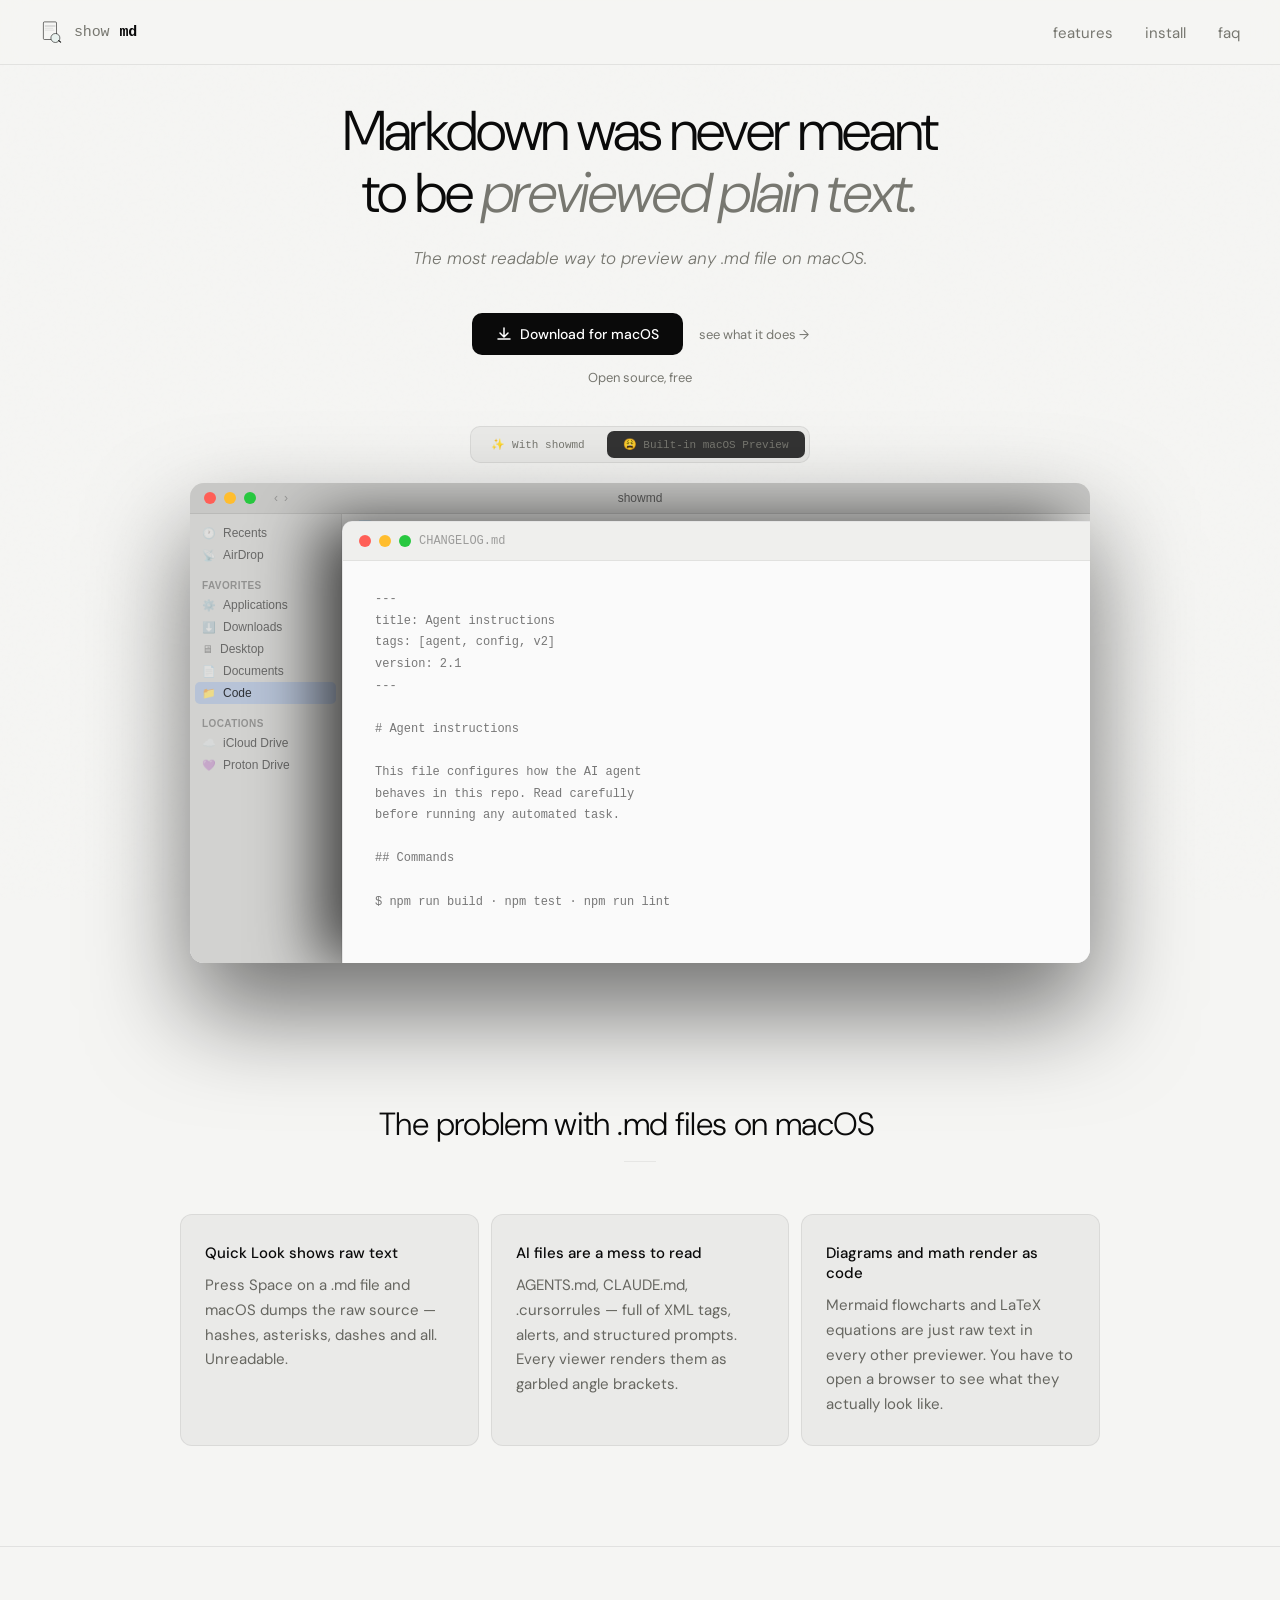
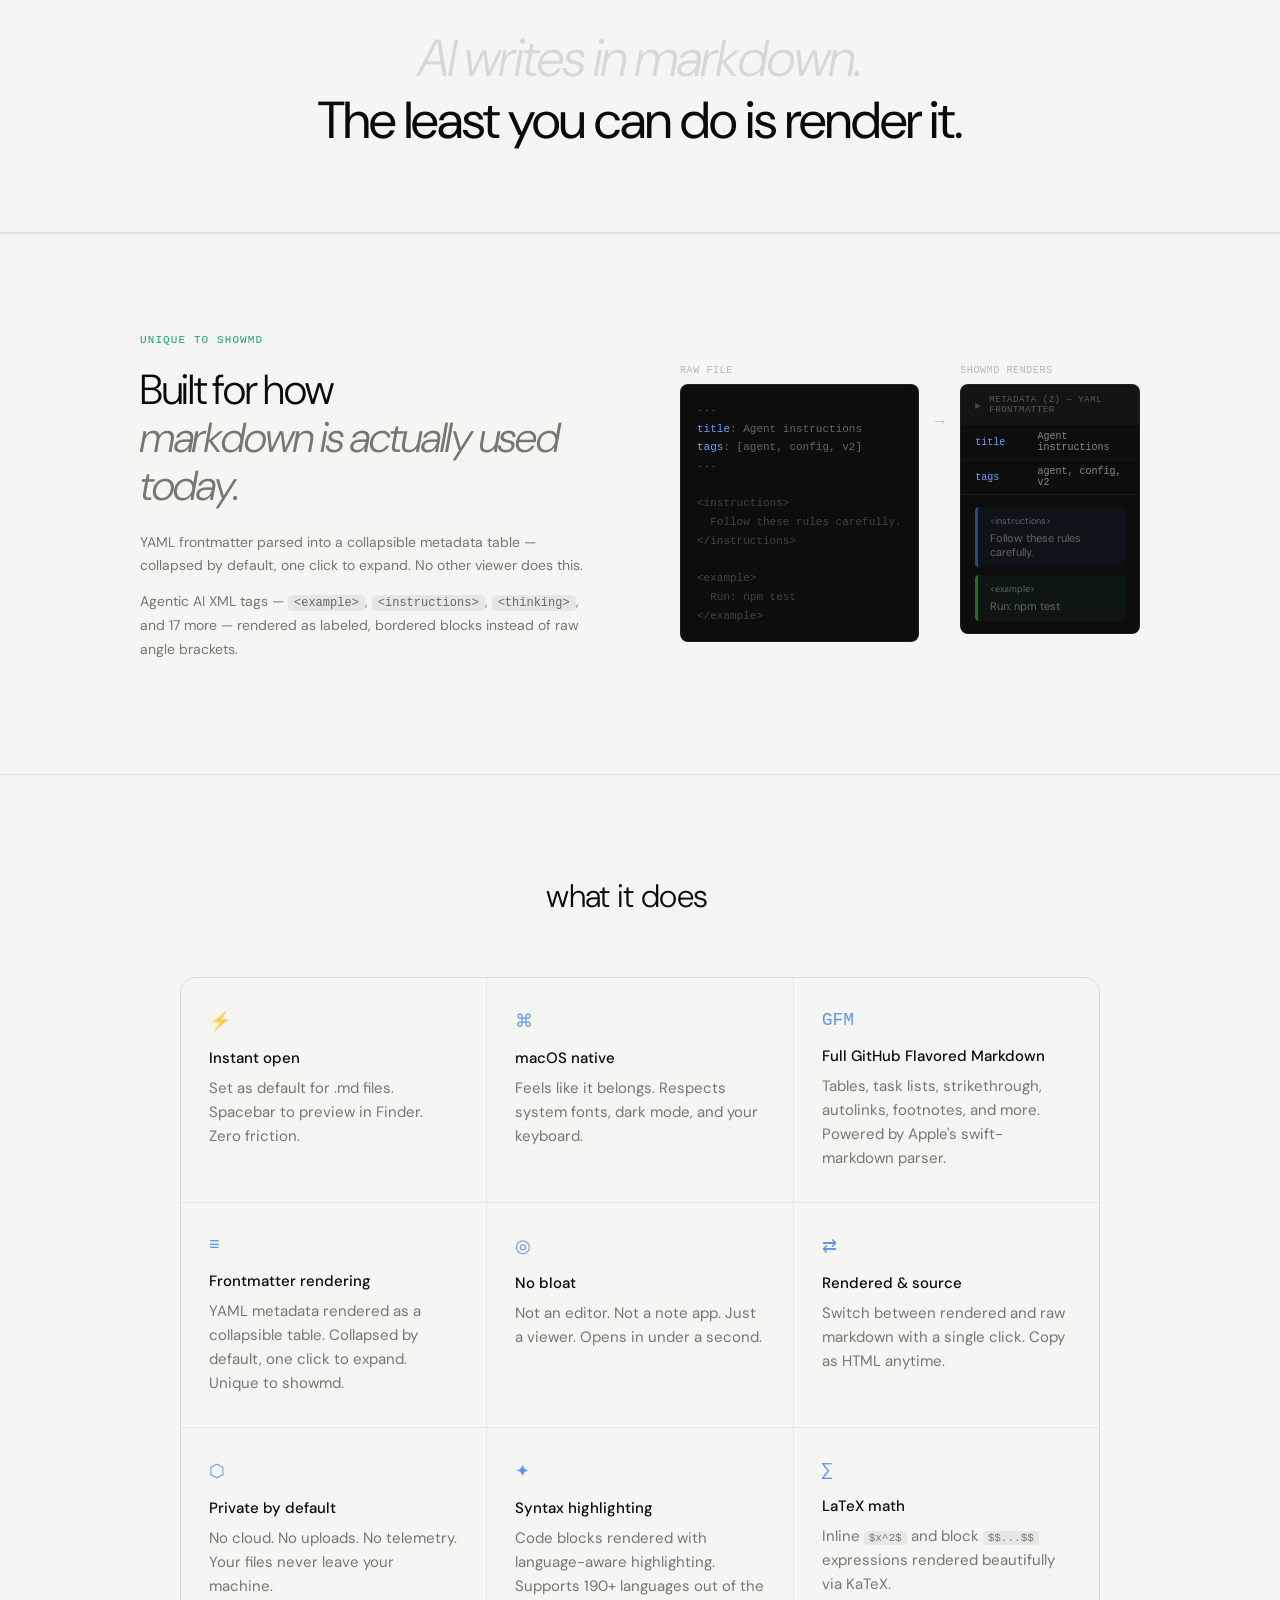
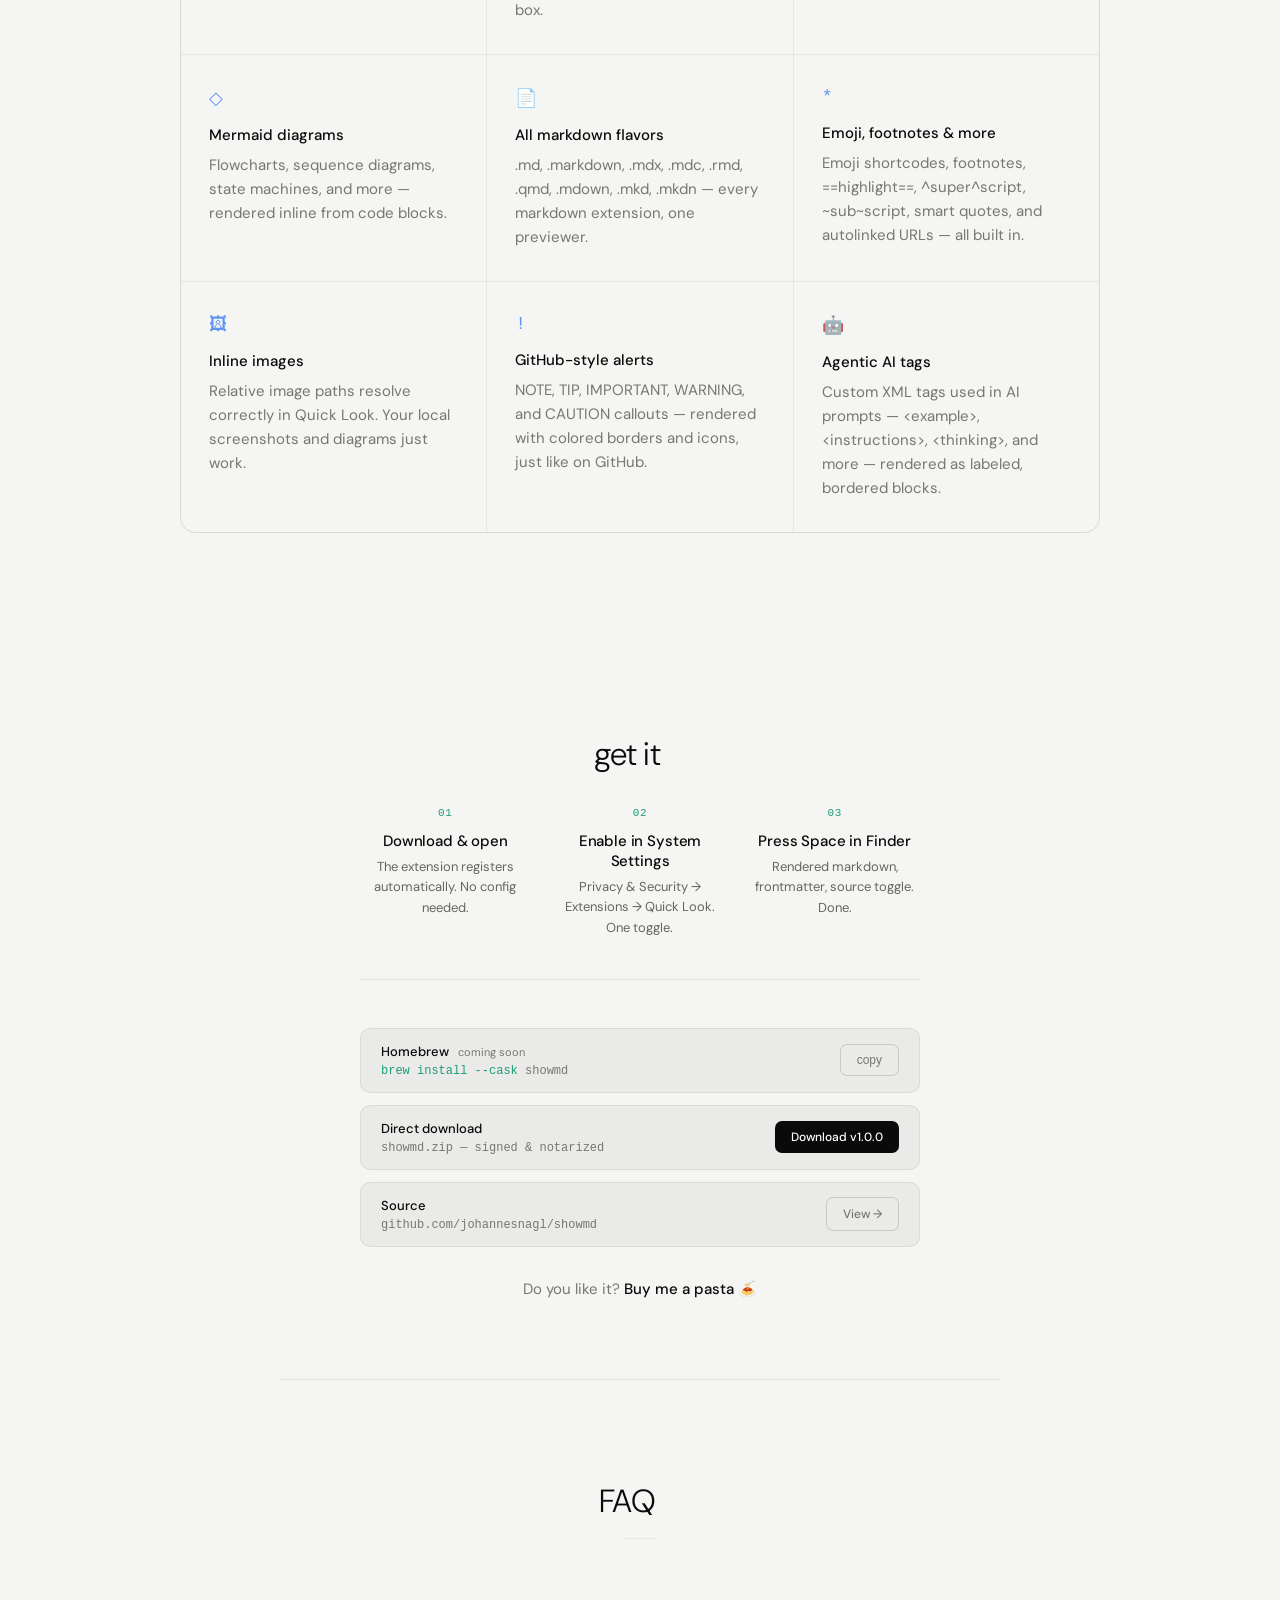
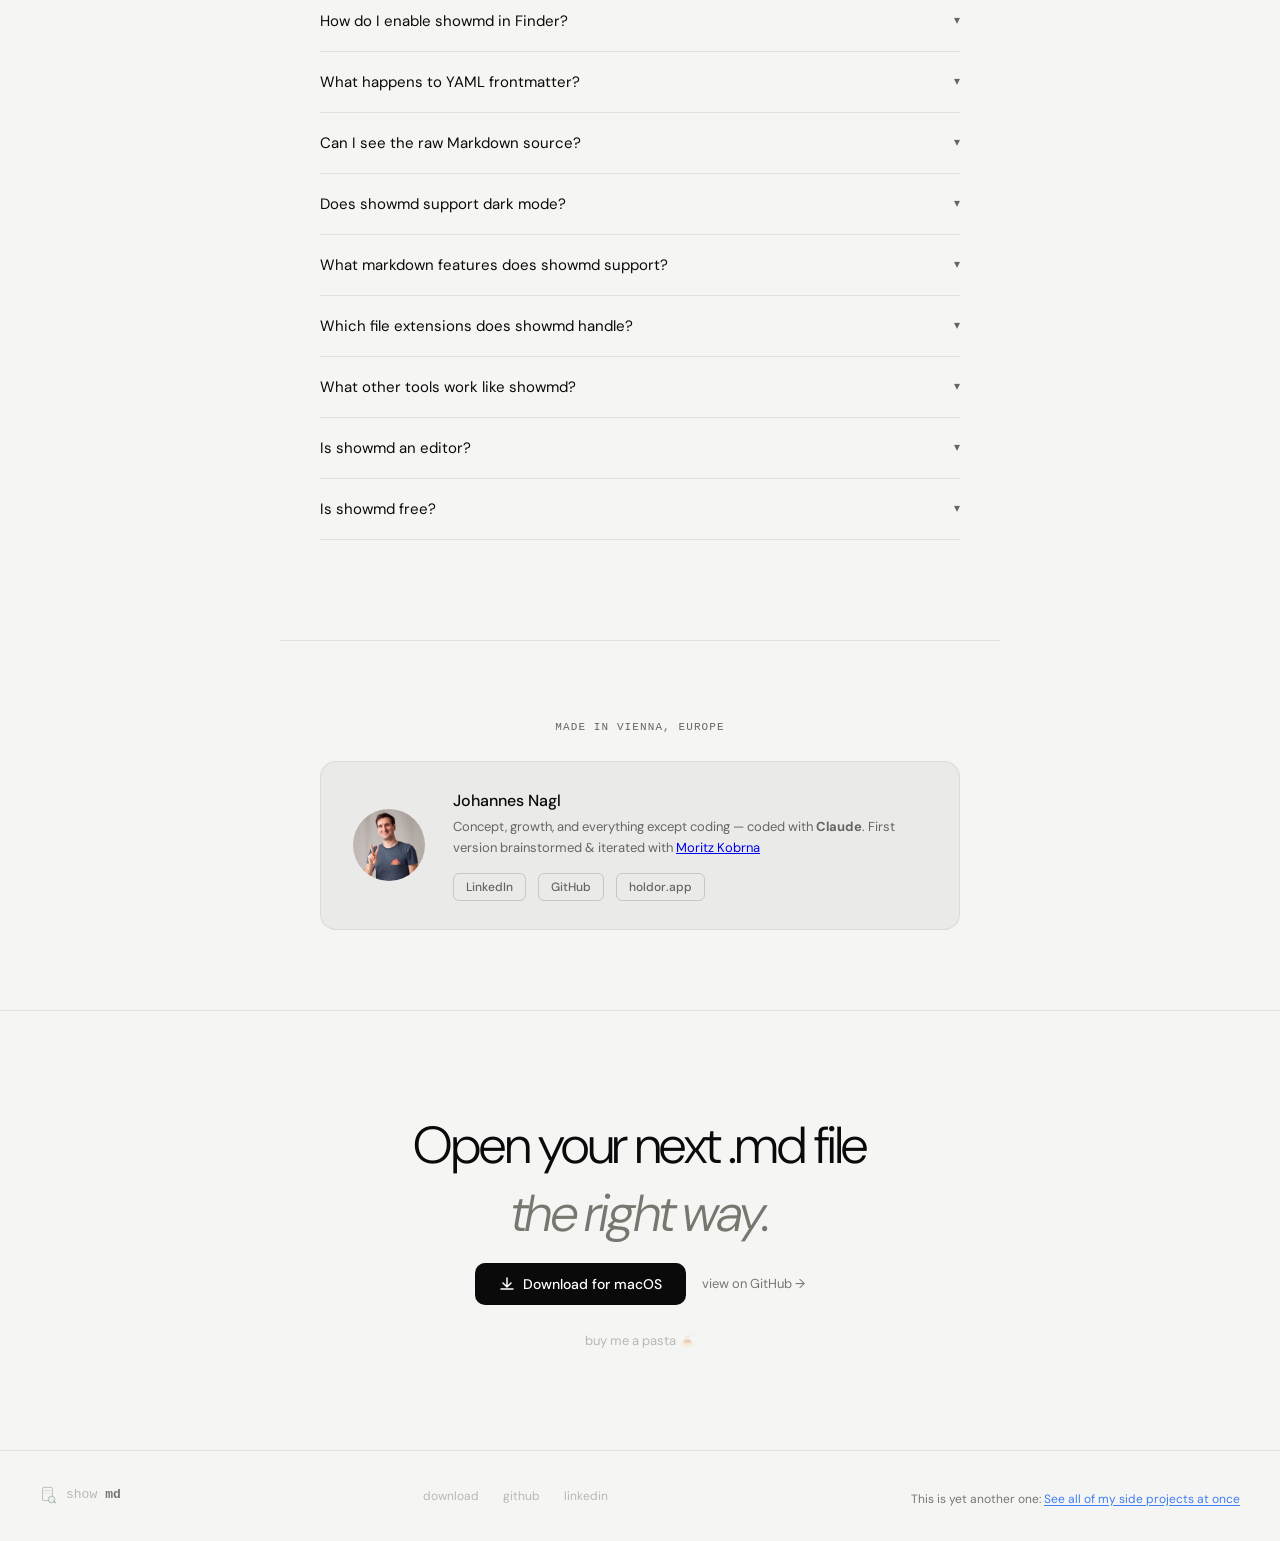
==== docs/index.html @ 6f64cbe9 "Prepare v1.0.0 release - Sandbox host app, fix Settings sync with reload() + synchronize() - Remove " ====
<!DOCTYPE html>
<html lang="en">
<head>
<meta charset="UTF-8">
<meta name="viewport" content="width=device-width, initial-scale=1.0">
<title>showmd — The most readable way to preview any .md file on macOS</title>
<meta name="description" content="showmd is a free, native macOS Quick Look extension that renders Markdown beautifully. YAML frontmatter as a collapsible table, rendered and source toggle, dark mode. No account, no cloud.">
<meta name="keywords" content="macOS, markdown, quick look, markdown viewer, YAML frontmatter, markdown preview, developer tools, open source">
<meta name="author" content="Johannes Nagl">
<link rel="canonical" href="https://showmd.yetanother.one/">

<!-- Open Graph -->
<meta property="og:type" content="website">
<meta property="og:url" content="https://showmd.yetanother.one/">
<meta property="og:title" content="showmd — The most readable way to preview any .md file on macOS">
<meta property="og:description" content="Free, native macOS Quick Look extension. Renders Markdown beautifully — YAML frontmatter as a collapsible table, rendered and source toggle, dark mode. No account, no cloud.">
<meta property="og:site_name" content="showmd">
<meta property="og:locale" content="en_US">
<meta property="og:image" content="https://showmd.yetanother.one/og-image.png">
<meta property="og:image:width" content="1200">
<meta property="og:image:height" content="630">
<meta property="og:image:alt" content="showmd — renders your Markdown files beautifully in macOS Quick Look">

<!-- Twitter Card -->
<meta name="twitter:card" content="summary_large_image">
<meta name="twitter:title" content="showmd — The most readable way to preview any .md file on macOS">
<meta name="twitter:description" content="Free, native macOS Quick Look extension. Renders Markdown beautifully — YAML frontmatter as a collapsible table, rendered and source toggle, dark mode.">
<meta name="twitter:image" content="https://showmd.yetanother.one/og-image.png">

<!-- Favicons -->
<link rel="icon" href="./icon.svg" type="image/svg+xml">
<link rel="icon" href="./favicon-32.png" type="image/png" sizes="32x32">
<link rel="apple-touch-icon" href="./apple-touch-icon.png">
<link rel="manifest" href="./site.webmanifest">

<!-- Theme -->
<meta name="theme-color" content="#0A0A0A" media="(prefers-color-scheme: dark)">
<meta name="theme-color" content="#F5F5F3" media="(prefers-color-scheme: light)">
<meta name="color-scheme" content="dark light">

<!-- Fonts -->
<link rel="preconnect" href="https://fonts.googleapis.com">
<link rel="preconnect" href="https://fonts.gstatic.com" crossorigin>
<link href="https://fonts.googleapis.com/css2?family=DM+Sans:ital,wght@0,300;0,400;0,500;1,300;1,400&display=swap" rel="stylesheet">

<!-- Critical inline styles: prevent FOUC on theme -->
<style>:root{--bg:#0A0A0A;--fg:#FFFFFF}html[data-theme="light"]{--bg:#F5F5F3;--fg:#0A0A0A}body{background:var(--bg);color:var(--fg)}</style>
<!-- Theme detection: must run in <head> before first paint to prevent FOUC -->
<script>
(function(){var s=localStorage.getItem('theme');var t=s||(window.matchMedia('(prefers-color-scheme: light)').matches?'light':'dark');document.documentElement.setAttribute('data-theme',t)})();
</script>

<!-- Structured Data — SoftwareApplication -->
<script type="application/ld+json">
{
  "@context": "https://schema.org",
  "@type": "SoftwareApplication",
  "name": "showmd",
  "operatingSystem": "macOS 13+",
  "applicationCategory": "DeveloperApplication",
  "description": "A free, native macOS Quick Look extension that renders Markdown files beautifully. Parses YAML frontmatter into a collapsible metadata table, supports rendered and source views, and respects system dark mode.",
  "url": "https://showmd.yetanother.one",
  "downloadUrl": "https://github.com/johannesnagl/showmd/releases/latest",
  "author": {
    "@type": "Person",
    "name": "Johannes Nagl",
    "url": "https://github.com/johannesnagl",
    "sameAs": ["https://www.linkedin.com/in/johannesnagl/", "https://github.com/johannesnagl"]
  },
  "sameAs": ["https://github.com/johannesnagl/showmd"],
  "license": "https://opensource.org/licenses/MIT",
  "offers": { "@type": "Offer", "price": "0", "priceCurrency": "USD" }
}
</script>

<!-- Structured Data — FAQ -->
<script type="application/ld+json">
{
  "@context": "https://schema.org",
  "@type": "FAQPage",
  "mainEntity": [
    {
      "@type": "Question",
      "name": "How do I enable showmd in Finder?",
      "acceptedAnswer": { "@type": "Answer", "text": "Download showmd, open it once, then go to System Settings → Privacy & Security → Extensions → Quick Look. Enable showmd there. After that, pressing Space on any .md file in Finder will use showmd automatically." }
    },
    {
      "@type": "Question",
      "name": "What happens to YAML frontmatter?",
      "acceptedAnswer": { "@type": "Answer", "text": "showmd parses the --- block at the top of your file and renders it as a collapsible metadata table. It's collapsed by default so it never gets in the way, but one click expands it to show all key-value pairs. Supports plain values, quoted strings, arrays, and multi-line folded blocks." }
    },
    {
      "@type": "Question",
      "name": "Can I see the raw Markdown source?",
      "acceptedAnswer": { "@type": "Answer", "text": "Yes. showmd has a Rendered / Source toggle at the top of every preview. Click Source to see the original Markdown, click Rendered to go back. You can also copy the file as HTML from the Rendered view." }
    },
    {
      "@type": "Question",
      "name": "Does showmd support dark mode?",
      "acceptedAnswer": { "@type": "Answer", "text": "Yes — showmd follows your macOS appearance setting automatically. You can also override it in showmd's settings: choose Light, Dark, or Auto." }
    },
    {
      "@type": "Question",
      "name": "What markdown features does showmd support?",
      "acceptedAnswer": { "@type": "Answer", "text": "showmd supports full GitHub Flavored Markdown (GFM) including tables, task lists, strikethrough, and fenced code blocks. It also adds syntax highlighting for 190+ languages, math rendering (LaTeX via KaTeX), emoji shortcodes, footnotes, highlight/superscript/subscript syntax, smart quotes, and optional Mermaid diagrams. Everything renders offline — no internet required." }
    },
    {
      "@type": "Question",
      "name": "Which file extensions does showmd handle?",
      "acceptedAnswer": { "@type": "Answer", "text": "showmd handles .md, .markdown, .mdx, .mdc, .rmd, .qmd, .mdown, .mkd, .mkdn, .mdtext, and .mdtxt files. All are recognized automatically in Finder's Quick Look." }
    },
    {
      "@type": "Question",
      "name": "What other tools work like showmd?",
      "acceptedAnswer": { "@type": "Answer", "text": "The closest alternatives are other macOS Quick Look extensions for Markdown: Markdown Preview by Anybox ($2.99 on the App Store) is the most direct competitor, and QLMarkdown is a free, open-source option without a standalone app. showmd differentiates itself by being free, open source, hassle-free to install (one command via Homebrew), and offering a full feature set — YAML frontmatter, syntax highlighting, math, Mermaid diagrams, and a settings app — all in one package." }
    },
    {
      "@type": "Question",
      "name": "Is showmd an editor?",
      "acceptedAnswer": { "@type": "Answer", "text": "No. showmd is a viewer only — a Quick Look extension. It opens files read-only. Its job is to get out of the way as fast as possible." }
    },
    {
      "@type": "Question",
      "name": "Is showmd free?",
      "acceptedAnswer": { "@type": "Answer", "text": "Yes — showmd is completely free and open source under the MIT license. The source code is available on GitHub. If it saves you a trip to VS Code, you can optionally buy the developer a pasta." }
    }
  ]
}
</script>
<style>
  *, *::before, *::after { box-sizing: border-box; margin: 0; padding: 0; }

  :root {
    --ink: #0A0A0A;
    --ink2: #1C1C1C;
    --paper: #F5F5F3;
    --white: #FFFFFF;
    --muted: #9A9A94;
    --muted2: #BBBBB5;
    --accent: #3D7EF5;
    --teal: #1D9E75;
    --border: rgba(255,255,255,0.08);
    --border-light: rgba(0,0,0,0.08);
    /* theme tokens — dark default */
    --bg:          #0A0A0A;
    --fg:          #FFFFFF;
    --fg-muted:    #9A9A94;
    --fg-subtle:   rgba(255,255,255,0.2);
    --card-bg:     #111111;
    --card-border: rgba(255,255,255,0.07);
    --nav-bg:      rgba(10,10,10,0.7);
    --grid-line:   rgba(255,255,255,0.06);
    --tagline-dim: rgba(255,255,255,0.15);
    --badge-bdr:   rgba(255,255,255,0.12);
    --ghost-bdr:   rgba(255,255,255,0.12);
    --btn-bg:      #FFFFFF;
    --btn-fg:      #0A0A0A;
    --noise-op:    0.4;
  }

  html[data-theme="light"] {
    --bg:          #F5F5F3;
    --fg:          #0A0A0A;
    --fg-muted:    #666660;
    --fg-subtle:   rgba(0,0,0,0.25);
    --card-bg:     #EAEAE8;
    --card-border: rgba(0,0,0,0.07);
    --nav-bg:      rgba(245,245,243,0.85);
    --grid-line:   rgba(0,0,0,0.06);
    --tagline-dim: rgba(0,0,0,0.12);
    --badge-bdr:   rgba(0,0,0,0.12);
    --ghost-bdr:   rgba(0,0,0,0.15);
    --btn-bg:      #0A0A0A;
    --btn-fg:      #FFFFFF;
    --muted:       #777770;
    --border:      rgba(0,0,0,0.08);
    --noise-op:    0.15;
  }

  @media (prefers-color-scheme: light) {
    html:not([data-theme="dark"]) {
      --bg:          #F5F5F3;
      --fg:          #0A0A0A;
      --fg-muted:    #666660;
      --fg-subtle:   rgba(0,0,0,0.25);
      --card-bg:     #EAEAE8;
      --card-border: rgba(0,0,0,0.07);
      --nav-bg:      rgba(245,245,243,0.85);
      --grid-line:   rgba(0,0,0,0.06);
      --tagline-dim: rgba(0,0,0,0.12);
      --badge-bdr:   rgba(0,0,0,0.12);
      --ghost-bdr:   rgba(0,0,0,0.15);
      --btn-bg:      #0A0A0A;
      --btn-fg:      #FFFFFF;
      --muted:       #777770;
      --border:      rgba(0,0,0,0.08);
      --noise-op:    0.15;
    }
  }

  html { scroll-behavior: smooth; }

  body {
    font-family: 'DM Sans', sans-serif;
    background: var(--bg);
    color: var(--fg);
    min-height: 100vh;
    overflow-x: hidden;
    -webkit-font-smoothing: antialiased;
    transition: background 0.25s, color 0.25s;
  }

  body::before {
    content: '';
    position: fixed;
    inset: 0;
    background-image: url("data:image/svg+xml,%3Csvg viewBox='0 0 256 256' xmlns='http://www.w3.org/2000/svg'%3E%3Cfilter id='noise'%3E%3CfeTurbulence type='fractalNoise' baseFrequency='0.9' numOctaves='4' stitchTiles='stitch'/%3E%3C/filter%3E%3Crect width='100%25' height='100%25' filter='url(%23noise)' opacity='0.04'/%3E%3C/svg%3E");
    pointer-events: none;
    z-index: 0;
    opacity: var(--noise-op);
    transition: opacity 0.25s;
  }

  /* NAV */
  nav {
    position: fixed;
    top: 0; left: 0; right: 0;
    z-index: 100;
    padding: 20px 40px;
    display: flex;
    align-items: center;
    justify-content: space-between;
    border-bottom: 0.5px solid var(--border);
    backdrop-filter: blur(12px);
    background: var(--nav-bg);
    transition: background 0.25s;
  }

  .nav-logo {
    display: flex;
    align-items: center;
    gap: 10px;
    font-family: ui-monospace, SFMono-Regular, 'SF Mono', Consolas, monospace;
    font-size: 15px;
    letter-spacing: -0.01em;
    text-decoration: none;
    color: var(--fg);
  }

  .nav-logo span { color: var(--muted); }

  .nav-links {
    display: flex;
    gap: 32px;
    list-style: none;
  }

  .nav-links a {
    font-size: 15px;
    color: var(--muted);
    text-decoration: none;
    transition: color 0.2s;
  }

  .nav-links a:hover { color: var(--fg); }

  .nav-cta {
    font-size: 13px;
    font-weight: 500;
    background: var(--btn-bg);
    color: var(--btn-fg);
    padding: 8px 18px;
    border-radius: 8px;
    text-decoration: none;
    transition: opacity 0.2s;
  }

  .nav-cta:hover { opacity: 0.85; }

  /* HERO */
  .hero {
    position: relative;
    z-index: 1;
    display: flex;
    flex-direction: column;
    align-items: center;
    justify-content: center;
    text-align: center;
    padding: 100px 40px 40px;
  }

  .hero-title {
    font-size: clamp(36px, 5vw, 56px);
    font-weight: 300;
    line-height: 1.1;
    letter-spacing: -0.03em;
    max-width: 800px;
    opacity: 0;
    animation: fadeUp 0.7s 0.25s forwards;
  }

  .hero-title em {
    font-style: italic;
    font-weight: 300;
    color: var(--muted);
  }

  .hero-tagline {
    margin-top: 24px;
    font-size: 17px;
    font-weight: 300;
    color: var(--muted);
    font-style: italic;
    opacity: 0;
    animation: fadeUp 0.7s 0.4s forwards;
  }

  .hero-actions {
    margin-top: 44px;
    display: flex;
    align-items: center;
    gap: 16px;
    opacity: 0;
    animation: fadeUp 0.7s 0.55s forwards;
  }

  .hero-hint {
    margin-top: 14px;
    font-size: 13px;
    color: var(--muted);
    opacity: 0;
    animation: fadeUp 0.7s 0.65s forwards;
  }

  .btn-primary {
    font-size: 14px;
    font-weight: 500;
    background: var(--btn-bg);
    color: var(--btn-fg);
    padding: 12px 24px;
    border-radius: 10px;
    text-decoration: none;
    transition: opacity 0.2s, transform 0.15s;
    display: flex;
    align-items: center;
    gap: 8px;
  }

  .btn-primary:hover { opacity: 0.9; transform: translateY(-1px); }

  .btn-secondary {
    font-size: 13px;
    color: var(--muted);
    text-decoration: none;
    transition: color 0.2s;
  }

  .btn-secondary:hover { color: var(--fg); }

  /* APP PREVIEW */
  .preview {
    position: relative;
    z-index: 1;
    padding: 0 40px 40px;
    display: flex;
    flex-direction: column;
    align-items: center;
    gap: 20px;
    opacity: 0;
    animation: fadeUp 0.8s 0.8s forwards;
  }

  .preview-switcher {
    display: flex;
    gap: 6px;
    background: var(--card-bg);
    border: 0.5px solid var(--card-border);
    border-radius: 10px;
    padding: 4px;
  }

  .preview-btn {
    font-family: ui-monospace, SFMono-Regular, 'SF Mono', Consolas, monospace;
    font-size: 11px;
    padding: 7px 16px;
    border-radius: 7px;
    border: none;
    background: transparent;
    color: var(--muted);
    cursor: pointer;
    transition: all 0.2s;
    white-space: nowrap;
  }

  .preview-btn:hover { color: var(--fg); }

  .preview-btn.active {
    background: var(--btn-bg);
    color: var(--btn-fg);
  }

  .preview-btn.active.showmd { background: var(--teal); color: var(--white); }
  .preview-btn.active.macos  { background: #333; color: var(--muted); }

  .preview-scene {
    position: relative;
    width: 100%;
    max-width: 900px;
    height: 480px;
    border-radius: 14px;
    overflow: hidden;
    box-shadow: 0 48px 100px rgba(0,0,0,0.55);
  }

  .app-frame {
    width: 100%;
    max-width: 760px;
    background: #161616;
    border-radius: 16px;
    border: 0.5px solid rgba(255,255,255,0.1);
    overflow: hidden;
    box-shadow: 0 32px 64px rgba(0,0,0,0.6), 0 8px 24px rgba(0,0,0,0.4);
    position: relative;
    z-index: 2;
  }

  .preview-scene .app-frame {
    position: absolute;
    top: 38px;
    left: 152px;
    right: 0;
    height: calc(100% - 38px);
    max-width: none;
    width: auto;
    border-radius: 10px 0 0 0;
    box-shadow: -24px 0 64px rgba(0,0,0,0.7);
    border-right: none;
    border-bottom: none;
  }

  .finder-window {
    position: absolute;
    inset: 0;
    z-index: 1;
    background: #1E1E20;
    overflow: hidden;
    display: flex;
    flex-direction: column;
  }

  .finder-titlebar {
    background: #2B2B2D;
    padding: 8px 14px;
    display: flex;
    align-items: center;
    gap: 8px;
    border-bottom: 0.5px solid rgba(255,255,255,0.06);
    position: relative;
    flex-shrink: 0;
  }

  .finder-nav-arrows {
    font-family: -apple-system, BlinkMacSystemFont, sans-serif;
    font-size: 12px;
    font-weight: 400;
    color: rgba(255,255,255,0.2);
    margin-left: 10px;
    display: flex;
    align-items: center;
    gap: 6px;
  }

  .finder-window-title {
    font-family: -apple-system, BlinkMacSystemFont, sans-serif;
    font-size: 12px;
    font-weight: 500;
    color: rgba(255,255,255,0.6);
    position: absolute;
    left: 50%;
    transform: translateX(-50%);
  }

  .finder-toolbar-right {
    margin-left: auto;
    display: flex;
    gap: 10px;
    font-size: 14px;
    color: rgba(255,255,255,0.2);
    line-height: 1;
  }

  .finder-body {
    display: flex;
    flex: 1;
    min-height: 0;
  }

  .finder-sidebar {
    width: 152px;
    background: #252527;
    border-right: 0.5px solid rgba(255,255,255,0.06);
    padding: 8px 0;
    flex-shrink: 0;
    overflow: hidden;
  }

  .finder-sidebar-label {
    font-family: -apple-system, BlinkMacSystemFont, sans-serif;
    font-size: 10px;
    font-weight: 600;
    color: rgba(255,255,255,0.22);
    padding: 8px 12px 3px;
    letter-spacing: 0.4px;
    text-transform: uppercase;
  }

  .finder-sidebar-item {
    font-family: -apple-system, BlinkMacSystemFont, sans-serif;
    font-size: 12px;
    padding: 4px 10px 4px 12px;
    color: rgba(255,255,255,0.42);
    display: flex;
    align-items: center;
    gap: 7px;
    white-space: nowrap;
    overflow: hidden;
  }

  .finder-sidebar-item .si {
    font-size: 11px;
    opacity: 0.6;
    flex-shrink: 0;
  }

  .finder-sidebar-item.active {
    color: rgba(255,255,255,0.88);
    background: rgba(61,126,245,0.25);
    border-radius: 5px;
    margin: 0 5px;
    padding: 4px 7px;
  }

  .finder-sidebar-item.active .si { opacity: 1; }

  .finder-sidebar-separator {
    height: 6px;
  }

  .finder-files {
    flex: 1;
    overflow: hidden;
  }

  .finder-file-row {
    font-family: -apple-system, BlinkMacSystemFont, sans-serif;
    font-size: 12px;
    padding: 6px 16px;
    color: rgba(255,255,255,0.5);
    display: flex;
    align-items: center;
    gap: 8px;
    border-bottom: 0.5px solid rgba(255,255,255,0.04);
  }

  .finder-file-row.selected {
    background: rgba(61,126,245,0.28);
    color: rgba(255,255,255,0.9);
  }

  .finder-file-icon {
    font-size: 13px;
    line-height: 1;
  }

  .app-titlebar {
    background: #1A1A1A;
    padding: 12px 16px;
    display: flex;
    align-items: center;
    gap: 8px;
    border-bottom: 0.5px solid rgba(255,255,255,0.06);
  }

  .dot { width: 12px; height: 12px; border-radius: 50%; }
  .dot-r { background: #FF5F57; }
  .dot-y { background: #FFBD2E; }
  .dot-g { background: #28C840; }

  .app-tabs {
    display: flex;
    gap: 6px;
    margin: 0 auto;
  }

  .app-tab {
    font-family: ui-monospace, SFMono-Regular, 'SF Mono', Consolas, monospace;
    font-size: 11px;
    padding: 4px 12px;
    border-radius: 5px;
    color: var(--muted);
    background: none;
    border: none;
    cursor: pointer;
  }

  .app-tab.active {
    background: rgba(61,126,245,0.15);
    color: #6B9FFF;
  }

  .app-filename {
    font-family: ui-monospace, SFMono-Regular, 'SF Mono', Consolas, monospace;
    font-size: 12px;
    color: #666;
    margin-right: auto;
  }

  /* preview states */
  .app-state { display: none; }
  .app-state.visible { display: block; }

  /* state 1: showmd */
  .app-body {
    padding: 28px 32px;
  }

  .md-meta-block {
    border: 0.5px solid rgba(255,255,255,0.07);
    border-radius: 8px;
    margin-bottom: 20px;
    overflow: hidden;
  }

  .md-meta-summary {
    background: #1E1E1E;
    padding: 8px 14px;
    font-family: ui-monospace, SFMono-Regular, 'SF Mono', Consolas, monospace;
    font-size: 10px;
    color: rgba(255,255,255,0.3);
    letter-spacing: 0.05em;
    text-transform: uppercase;
    display: flex;
    align-items: center;
    gap: 8px;
  }

  .md-meta-summary-arrow { font-size: 8px; color: rgba(255,255,255,0.2); }

  .md-meta-table {
    width: 100%;
    border-collapse: collapse;
    font-family: ui-monospace, SFMono-Regular, 'SF Mono', Consolas, monospace;
    font-size: 11px;
  }

  .md-meta-table th, .md-meta-table td {
    padding: 6px 14px;
    border-top: 0.5px solid rgba(255,255,255,0.05);
    text-align: left;
  }

  .md-meta-table th { color: #6B9FFF; width: 30%; font-weight: 400; }
  .md-meta-table td { color: #777; }

  .md-h1 {
    font-size: 22px;
    font-weight: 500;
    color: #F0F0EE;
    margin-bottom: 8px;
    display: flex;
    align-items: center;
    gap: 10px;
  }


  .md-p {
    font-size: 14px;
    color: #777;
    line-height: 1.7;
    margin-bottom: 20px;
  }

  .md-h2 {
    font-size: 15px;
    font-weight: 500;
    color: #CCC;
    margin: 20px 0 8px;
    display: flex;
    align-items: center;
    gap: 8px;
  }


  .md-code {
    background: #0F0F0F;
    border: 0.5px solid rgba(255,255,255,0.08);
    border-radius: 6px;
    padding: 12px 16px;
    font-family: ui-monospace, SFMono-Regular, 'SF Mono', Consolas, monospace;
    font-size: 12px;
    color: #AAA;
    margin: 10px 0 16px;
    display: flex;
    gap: 16px;
  }

  .md-code span { color: var(--teal); }

  .md-tags {
    display: flex;
    gap: 6px;
    flex-wrap: wrap;
    margin-top: 4px;
  }

  .md-tag {
    font-family: ui-monospace, SFMono-Regular, 'SF Mono', Consolas, monospace;
    font-size: 11px;
    background: rgba(61,126,245,0.1);
    color: #6B9FFF;
    border: 0.5px solid rgba(61,126,245,0.2);
    padding: 3px 10px;
    border-radius: 4px;
  }

  /* state 2: macOS default */
  .app-body-plain {
    padding: 28px 32px;
    font-family: ui-monospace, SFMono-Regular, 'SF Mono', Consolas, monospace;
    font-size: 12px;
    color: #888;
    line-height: 1.8;
    white-space: pre-wrap;
  }

  /* INSTALL */
  .install {
    position: relative;
    z-index: 1;
    padding: 80px 40px;
    max-width: 640px;
    margin: 0 auto;
    text-align: center;
  }

  .install-label {
    font-size: clamp(22px, 3vw, 32px);
    font-weight: 300;
    letter-spacing: -0.02em;
    color: var(--fg);
    margin-bottom: 32px;
  }

  .install-options {
    display: flex;
    flex-direction: column;
    gap: 12px;
  }

  .install-row {
    display: flex;
    align-items: center;
    justify-content: space-between;
    background: var(--card-bg);
    border: 0.5px solid var(--card-border);
    border-radius: 10px;
    padding: 14px 20px;
    gap: 16px;
    text-align: left;
  }

  .install-row-left { flex: 1; }

  .install-method {
    font-size: 13px;
    font-weight: 500;
    color: var(--fg);
    margin-bottom: 4px;
  }

  .install-cmd {
    font-family: ui-monospace, SFMono-Regular, 'SF Mono', Consolas, monospace;
    font-size: 12px;
    color: var(--muted);
  }

  .install-cmd em { color: var(--teal); font-style: normal; }

  .install-btn {
    font-size: 12px;
    font-weight: 500;
    background: var(--btn-bg);
    color: var(--btn-fg);
    padding: 8px 16px;
    border-radius: 7px;
    text-decoration: none;
    white-space: nowrap;
    transition: opacity 0.2s;
    flex-shrink: 0;
  }

  .install-btn:hover { opacity: 0.85; }

  .install-btn.ghost {
    background: transparent;
    color: var(--muted);
    border: 0.5px solid var(--ghost-bdr);
  }

  .install-btn.ghost:hover { color: var(--fg); border-color: var(--fg-muted); }

  .install-pasta {
    text-align: center;
    margin-top: 32px;
    font-size: 15px;
    color: var(--muted);
  }
  .install-pasta a {
    color: var(--fg);
    text-decoration: none;
    font-weight: 500;
  }
  .install-pasta a:hover { text-decoration: underline; }

  /* TAGLINE SECTION */
  .tagline-section {
    position: relative;
    z-index: 1;
    padding: 80px 40px;
    text-align: center;
    border-top: 0.5px solid var(--border);
    border-bottom: 0.5px solid var(--border);
  }

  .tagline-big {
    font-size: clamp(28px, 5vw, 52px);
    font-weight: 300;
    font-style: italic;
    color: var(--tagline-dim);
    line-height: 1.2;
    letter-spacing: -0.02em;
  }

  .tagline-big strong {
    font-weight: 400;
    font-style: normal;
    color: var(--fg);
  }

  /* FEATURES */
  .features {
    position: relative;
    z-index: 1;
    padding: 100px 40px 120px;
    max-width: 1000px;
    margin: 0 auto;
  }

  .section-label {
    font-size: clamp(22px, 3vw, 32px);
    font-weight: 300;
    letter-spacing: -0.02em;
    color: var(--fg);
    margin-bottom: 60px;
    text-align: center;
  }

  .features-grid {
    display: grid;
    grid-template-columns: repeat(3, 1fr);
    gap: 1px;
    background: var(--grid-line);
    border: 0.5px solid var(--grid-line);
    border-radius: 16px;
    overflow: hidden;
  }

  .feature {
    background: var(--bg);
    padding: 32px 28px;
    transition: background 0.2s;
  }

  .feature:hover { background: var(--card-bg); }

  .feature-icon {
    font-family: ui-monospace, SFMono-Regular, 'SF Mono', Consolas, monospace;
    font-size: 18px;
    color: var(--accent);
    margin-bottom: 16px;
    opacity: 0.8;
  }

  .feature-title {
    font-size: 15px;
    font-weight: 500;
    color: var(--fg);
    margin-bottom: 8px;
  }

  .feature-desc {
    font-size: 15px;
    color: var(--muted);
    line-height: 1.6;
  }

  /* CTA */
  .cta-section {
    position: relative;
    z-index: 1;
    padding: 100px 40px;
    text-align: center;
    border-top: 0.5px solid var(--border);
  }

  .cta-title {
    font-size: clamp(32px, 5vw, 52px);
    font-weight: 300;
    letter-spacing: -0.03em;
    margin-bottom: 16px;
  }

  .cta-title em { font-style: italic; color: var(--muted); }

  .cta-sub {
    font-size: 15px;
    color: var(--muted);
    font-weight: 300;
    margin-bottom: 40px;
  }

  .cta-actions {
    display: flex;
    align-items: center;
    justify-content: center;
    gap: 16px;
    margin-bottom: 24px;
  }

  .cta-pasta {
    font-size: 13px;
    color: var(--fg-subtle);
    text-decoration: none;
    transition: color 0.2s;
  }

  .cta-pasta:hover { color: var(--muted); }

  /* FOOTER */
  footer {
    position: relative;
    z-index: 1;
    padding: 32px 40px;
    display: flex;
    align-items: center;
    justify-content: space-between;
    border-top: 0.5px solid var(--border);
  }

  .footer-logo {
    display: flex;
    align-items: center;
    gap: 8px;
    font-family: ui-monospace, SFMono-Regular, 'SF Mono', Consolas, monospace;
    font-size: 13px;
    color: var(--muted);
    text-decoration: none;
  }

  .footer-logo span { color: var(--fg-subtle); }

  .footer-links {
    display: flex;
    gap: 24px;
    list-style: none;
  }

  .footer-links a {
    font-size: 12px;
    color: var(--fg-subtle);
    text-decoration: none;
    transition: color 0.2s;
  }

  .footer-links a:hover { color: var(--muted); }

  .footer-claim {
    font-size: 12px;
    color: var(--muted);
    margin: 8px 0 0;
  }
  .footer-claim a {
    color: var(--accent);
    text-decoration: underline;
    text-underline-offset: 2px;
    transition: color 0.2s;
  }
  .footer-claim a:hover { color: var(--fg); }

  /* FRONTMATTER SPOTLIGHT */
  .fm-section {
    position: relative;
    z-index: 1;
    padding: 100px 40px;
    border-top: 0.5px solid var(--border);
    border-bottom: 0.5px solid var(--border);
  }

  .fm-inner {
    max-width: 1000px;
    margin: 0 auto;
    display: grid;
    grid-template-columns: 1fr 1fr;
    gap: 80px;
    align-items: center;
  }

  .fm-eyebrow {
    font-family: ui-monospace, SFMono-Regular, 'SF Mono', Consolas, monospace;
    font-size: 11px;
    color: var(--teal);
    letter-spacing: 0.1em;
    text-transform: uppercase;
    margin-bottom: 20px;
  }

  .fm-title {
    font-size: clamp(28px, 3.5vw, 42px);
    font-weight: 300;
    letter-spacing: -0.03em;
    line-height: 1.15;
    margin-bottom: 20px;
  }

  .fm-title em { font-style: italic; color: var(--muted); }

  .fm-desc {
    font-size: 14px;
    color: var(--muted);
    line-height: 1.7;
    margin-bottom: 12px;
  }

  .fm-desc code {
    font-family: ui-monospace, SFMono-Regular, 'SF Mono', Consolas, monospace;
    font-size: 12px;
    background: var(--grid-line);
    padding: 1px 6px;
    border-radius: 4px;
    color: var(--fg-muted);
  }

  .fm-visual {
    display: flex;
    align-items: flex-start;
    gap: 16px;
  }

  .fm-before, .fm-after { flex: 1; }

  .fm-visual-label {
    font-family: ui-monospace, SFMono-Regular, 'SF Mono', Consolas, monospace;
    font-size: 10px;
    color: var(--fg-subtle);
    letter-spacing: 0.06em;
    text-transform: uppercase;
    margin-bottom: 8px;
  }

  .fm-code {
    background: #0D0D0D;
    border: 0.5px solid rgba(255,255,255,0.08);
    border-radius: 8px;
    padding: 16px;
    font-family: ui-monospace, SFMono-Regular, 'SF Mono', Consolas, monospace;
    font-size: 11px;
    line-height: 1.7;
    white-space: pre;
    color: #666;
  }

  .fm-delim { color: rgba(255,255,255,0.25); }
  .fm-key   { color: #6B9FFF; }
  .fm-body  { color: #444; }

  .fm-arrow {
    font-family: ui-monospace, SFMono-Regular, 'SF Mono', Consolas, monospace;
    font-size: 16px;
    color: var(--fg-subtle);
    padding-top: 48px;
    flex-shrink: 0;
  }

  .fm-rendered {
    background: #0D0D0D;
    border: 0.5px solid rgba(255,255,255,0.08);
    border-radius: 8px;
    overflow: hidden;
    font-size: 12px;
  }

  .fm-details {
    border-bottom: 0.5px solid rgba(255,255,255,0.06);
  }

  .fm-summary {
    display: flex;
    align-items: center;
    gap: 8px;
    padding: 10px 14px;
    background: #141414;
    cursor: default;
  }

  .fm-triangle {
    font-size: 8px;
    color: rgba(255,255,255,0.2);
  }

  .fm-summary-text {
    font-family: ui-monospace, SFMono-Regular, 'SF Mono', Consolas, monospace;
    font-size: 9px;
    color: rgba(255,255,255,0.3);
    letter-spacing: 0.06em;
    text-transform: uppercase;
  }

  .fm-table {
    width: 100%;
    border-collapse: collapse;
    font-family: ui-monospace, SFMono-Regular, 'SF Mono', Consolas, monospace;
    font-size: 10px;
  }

  .fm-table th, .fm-table td {
    padding: 6px 14px;
    border-bottom: 0.5px solid rgba(255,255,255,0.04);
    text-align: left;
  }

  .fm-table th { color: #6B9FFF; width: 35%; font-weight: 400; }
  .fm-table td { color: #888; }
  .fm-table tr:last-child th,
  .fm-table tr:last-child td { border-bottom: none; }

  .fm-rendered-body {
    padding: 12px 14px;
  }

  .fm-rendered-h1 {
    font-family: ui-monospace, SFMono-Regular, 'SF Mono', Consolas, monospace;
    font-size: 11px;
    color: rgba(255,255,255,0.5);
    margin-bottom: 6px;
  }

  .fm-rendered-dots {
    font-family: ui-monospace, SFMono-Regular, 'SF Mono', Consolas, monospace;
    font-size: 11px;
    color: rgba(255,255,255,0.1);
  }

  @media (max-width: 768px) {
    .fm-inner { grid-template-columns: 1fr; gap: 48px; }
    .fm-section { padding: 60px 20px; }
  }

  /* focus-visible for keyboard nav */
  :focus-visible {
    outline: 2px solid var(--accent);
    outline-offset: 2px;
    border-radius: 4px;
  }

  .app-inner-bar {
    background: #1A1A1A;
    padding: 8px 16px;
    display: flex;
    align-items: center;
    justify-content: space-between;
    border-bottom: 0.5px solid rgba(255,255,255,0.06);
  }

  .app-copy-btn {
    font-family: ui-monospace, SFMono-Regular, 'SF Mono', Consolas, monospace;
    font-size: 11px;
    color: rgba(255,255,255,0.35);
    background: rgba(255,255,255,0.05);
    border: 0.5px solid rgba(255,255,255,0.1);
    border-radius: 4px;
    padding: 3px 8px;
    cursor: pointer;
    transition: color 0.15s, background 0.15s;
  }
  .app-copy-btn:hover { color: rgba(255,255,255,0.7); background: rgba(255,255,255,0.09); }
  .app-copy-btn.copied { color: #28C840; border-color: rgba(40,200,64,0.3); }

  /* SKIP LINK */
  .skip-link {
    position: absolute;
    top: -100px;
    left: 16px;
    background: var(--accent);
    color: #fff;
    padding: 8px 16px;
    border-radius: 8px;
    font-size: 13px;
    font-weight: 500;
    text-decoration: none;
    z-index: 9999;
    transition: top 0.1s;
  }
  .skip-link:focus { top: 16px; }

  /* HEADING ANCHORS */
  .heading-anchor {
    font-family: ui-monospace, SFMono-Regular, 'SF Mono', Consolas, monospace;
    font-size: 0.6em;
    color: var(--fg-subtle);
    text-decoration: none;
    margin-left: 8px;
    opacity: 0;
    transition: opacity 0.15s;
    vertical-align: middle;
  }
  h2:hover .heading-anchor { opacity: 1; }

  /* SECTION SHARED */
  .section-title-block {
    margin-bottom: 52px;
    text-align: center;
  }
  .section-title-block h2 {
    font-size: clamp(22px, 3vw, 32px);
    font-weight: 300;
    letter-spacing: -0.02em;
    color: var(--fg);
  }
  .section-rule {
    width: 32px;
    height: 1px;
    background: var(--grid-line);
    margin: 16px auto 0;
  }

  /* SCROLL REVEAL */
  .reveal {
    opacity: 0;
    transform: translateY(20px);
    transition: opacity 0.55s ease, transform 0.55s ease;
  }
  .reveal.visible {
    opacity: 1;
    transform: translateY(0);
  }

  /* PROBLEM SECTION */
  .problem-section {
    position: relative;
    z-index: 1;
    padding: 100px 40px;
    max-width: 1000px;
    margin: 0 auto;
  }
  .problem-grid {
    display: grid;
    grid-template-columns: repeat(3, 1fr);
    gap: 12px;
  }
  .problem-card {
    background: var(--card-bg);
    border: 0.5px solid var(--card-border);
    border-radius: 12px;
    padding: 28px 24px;
  }
  .problem-card h3 {
    font-size: 15px;
    font-weight: 500;
    color: var(--fg);
    margin-bottom: 10px;
  }
  .problem-card p {
    font-size: 15px;
    color: var(--fg-muted);
    line-height: 1.65;
  }

  /* STEPS (inside install) */
  .steps-list {
    list-style: none;
    display: grid;
    grid-template-columns: repeat(3, 1fr);
    gap: 24px;
    margin-bottom: 48px;
    padding-bottom: 40px;
    border-bottom: 0.5px solid var(--border);
  }
  .step {
    text-align: center;
  }
  .step-num {
    font-family: ui-monospace, SFMono-Regular, 'SF Mono', Consolas, monospace;
    font-size: 11px;
    color: var(--teal);
    letter-spacing: 0.06em;
    margin-bottom: 12px;
  }
  .step-body h3 {
    font-size: 15px;
    font-weight: 500;
    color: var(--fg);
    margin-bottom: 6px;
    letter-spacing: -0.01em;
  }
  .step-body p {
    font-size: 13px;
    color: var(--fg-muted);
    line-height: 1.6;
  }

  /* FAQ SECTION */
  .faq-section {
    position: relative;
    z-index: 1;
    padding: 100px 40px;
    max-width: 720px;
    margin: 0 auto;
    border-top: 0.5px solid var(--border);
  }
  .faq-list { display: flex; flex-direction: column; }
  .faq-item { border-bottom: 0.5px solid var(--border); }
  .faq-question {
    width: 100%;
    background: none;
    border: none;
    text-align: left;
    cursor: pointer;
    padding: 20px 0;
    font-family: 'DM Sans', sans-serif;
    font-size: 15px;
    font-weight: 400;
    color: var(--fg);
    display: flex;
    justify-content: space-between;
    align-items: center;
    gap: 16px;
  }
  .faq-question:hover { color: var(--fg); opacity: 0.8; }
  .faq-chevron {
    font-family: ui-monospace, SFMono-Regular, 'SF Mono', Consolas, monospace;
    font-size: 12px;
    color: var(--fg-muted);
    transition: transform 0.2s;
    flex-shrink: 0;
  }
  .faq-item.open .faq-chevron { transform: rotate(180deg); }
  .faq-answer {
    font-size: 15px;
    color: var(--fg-muted);
    line-height: 1.7;
    max-height: 0;
    overflow: hidden;
    transition: max-height 0.3s ease, padding 0.2s;
    padding-bottom: 0;
  }
  .faq-item.open .faq-answer { max-height: 300px; padding-bottom: 20px; }

  /* AUTHOR SECTION */
  .author-section {
    position: relative;
    z-index: 1;
    padding: 80px 40px;
    max-width: 720px;
    margin: 0 auto;
    border-top: 0.5px solid var(--border);
    text-align: center;
  }
  .author-eyebrow {
    font-family: ui-monospace, SFMono-Regular, 'SF Mono', Consolas, monospace;
    font-size: 11px;
    color: var(--fg-muted);
    letter-spacing: 0.1em;
    text-transform: uppercase;
    margin-bottom: 28px;
  }
  .author-card {
    display: flex;
    align-items: center;
    gap: 28px;
    background: var(--card-bg);
    border: 0.5px solid var(--card-border);
    border-radius: 16px;
    padding: 28px 32px;
    text-align: left;
  }
  .author-photo {
    width: 72px;
    height: 72px;
    border-radius: 50%;
    flex-shrink: 0;
    background: var(--grid-line);
  }
  .author-name {
    font-size: 16px;
    font-weight: 500;
    color: var(--fg);
    margin-bottom: 6px;
  }
  .author-role {
    font-size: 13px;
    color: var(--fg-muted);
    line-height: 1.6;
    margin-bottom: 14px;
  }
  .author-links { display: flex; gap: 12px; flex-wrap: wrap; }
  .author-link {
    font-size: 12px;
    font-weight: 500;
    color: var(--fg-muted);
    text-decoration: none;
    border: 0.5px solid var(--ghost-bdr);
    padding: 5px 12px;
    border-radius: 6px;
    transition: color 0.2s, border-color 0.2s;
  }
  .author-link:hover { color: var(--fg); border-color: var(--fg-muted); }

  @keyframes fadeUp {
    from { opacity: 0; transform: translateY(16px); }
    to   { opacity: 1; transform: translateY(0); }
  }

  @media (prefers-reduced-motion: reduce) {
    *, *::before, *::after {
      animation-duration: 0.01ms !important;
      animation-iteration-count: 1 !important;
      transition-duration: 0.01ms !important;
    }
  }

  /* ── Light mode: preview overrides ── */
  html[data-theme="light"] .app-frame,
  html:not([data-theme="dark"]) .app-frame { background: #FAFAFA; border-color: rgba(0,0,0,0.08); }
  html[data-theme="light"] .app-titlebar,
  html[data-theme="light"] .app-inner-bar,
  html:not([data-theme="dark"]) .app-titlebar,
  html:not([data-theme="dark"]) .app-inner-bar { background: #EFEFED; border-bottom-color: rgba(0,0,0,0.06); }
  html[data-theme="light"] .app-filename,
  html:not([data-theme="dark"]) .app-filename { color: rgba(0,0,0,0.35); }
  html[data-theme="light"] .app-tab,
  html:not([data-theme="dark"]) .app-tab { color: rgba(0,0,0,0.4); }
  html[data-theme="light"] .app-tab.active,
  html:not([data-theme="dark"]) .app-tab.active { background: rgba(61,126,245,0.12); color: #2D6FE8; }
  html[data-theme="light"] .app-copy-btn,
  html:not([data-theme="dark"]) .app-copy-btn { color: rgba(0,0,0,0.35); background: rgba(0,0,0,0.05); border-color: rgba(0,0,0,0.1); }
  html[data-theme="light"] .md-meta-block,
  html:not([data-theme="dark"]) .md-meta-block { border-color: rgba(0,0,0,0.08); }
  html[data-theme="light"] .md-meta-summary,
  html:not([data-theme="dark"]) .md-meta-summary { background: #EFEFED; color: rgba(0,0,0,0.35); }
  html[data-theme="light"] .md-meta-summary-arrow,
  html:not([data-theme="dark"]) .md-meta-summary-arrow { color: rgba(0,0,0,0.25); }
  html[data-theme="light"] .md-meta-table th, html[data-theme="light"] .md-meta-table td,
  html:not([data-theme="dark"]) .md-meta-table th, html:not([data-theme="dark"]) .md-meta-table td { border-top-color: rgba(0,0,0,0.05); }
  html[data-theme="light"] .md-meta-table th,
  html:not([data-theme="dark"]) .md-meta-table th { color: #2D6FE8; }
  html[data-theme="light"] .md-meta-table td,
  html:not([data-theme="dark"]) .md-meta-table td { color: #444; }
  html[data-theme="light"] .md-h1,
  html:not([data-theme="dark"]) .md-h1 { color: #0A0A0A; }
  html[data-theme="light"] .md-h2,
  html:not([data-theme="dark"]) .md-h2 { color: #333; }
  html[data-theme="light"] .md-p,
  html:not([data-theme="dark"]) .md-p { color: #555; }
  html[data-theme="light"] .md-code,
  html:not([data-theme="dark"]) .md-code { background: #ECECEA; border-color: rgba(0,0,0,0.07); color: #444; }
  html[data-theme="light"] .md-tag,
  html:not([data-theme="dark"]) .md-tag { background: rgba(61,126,245,0.08); color: #2D6FE8; border-color: rgba(61,126,245,0.18); }
  html[data-theme="light"] .md-raw-frontmatter,
  html:not([data-theme="dark"]) .md-raw-frontmatter { background: #ECECEA; border-color: rgba(0,0,0,0.07); color: #888; }
  html[data-theme="light"] .app-body-plain,
  html:not([data-theme="dark"]) .app-body-plain { color: #777; }
  html[data-theme="light"] .finder-window,
  html:not([data-theme="dark"]) .finder-window { background: #DCDCDA; }
  html[data-theme="light"] .finder-titlebar,
  html:not([data-theme="dark"]) .finder-titlebar { background: #C8C8C6; border-bottom-color: rgba(0,0,0,0.07); }
  html[data-theme="light"] .finder-window-title,
  html:not([data-theme="dark"]) .finder-window-title { color: rgba(0,0,0,0.55); }
  html[data-theme="light"] .finder-nav-arrows,
  html:not([data-theme="dark"]) .finder-nav-arrows { color: rgba(0,0,0,0.25); }
  html[data-theme="light"] .finder-sidebar,
  html:not([data-theme="dark"]) .finder-sidebar { background: #D2D2D0; border-right-color: rgba(0,0,0,0.07); }
  html[data-theme="light"] .finder-sidebar-label,
  html:not([data-theme="dark"]) .finder-sidebar-label { color: rgba(0,0,0,0.3); }
  html[data-theme="light"] .finder-sidebar-item,
  html:not([data-theme="dark"]) .finder-sidebar-item { color: rgba(0,0,0,0.5); }
  html[data-theme="light"] .finder-sidebar-item.active,
  html:not([data-theme="dark"]) .finder-sidebar-item.active { background: rgba(61,126,245,0.18); color: rgba(0,0,0,0.75); }
  html[data-theme="light"] .finder-file-row,
  html:not([data-theme="dark"]) .finder-file-row { color: rgba(0,0,0,0.5); border-bottom-color: rgba(0,0,0,0.04); }
  html[data-theme="light"] .finder-file-row.selected,
  html:not([data-theme="dark"]) .finder-file-row.selected { background: rgba(61,126,245,0.2); color: rgba(0,0,0,0.85); }

  @media (max-width: 640px) {
    nav { padding: 16px 20px; }
    .nav-links { display: none; }
    .hero { padding: 60px 24px 16px; }
    .hero-title { font-size: 28px; }
    .hero-actions { flex-direction: column; gap: 12px; }
    .preview { padding: 0 12px 40px; }
    .preview-scene { height: 320px; border-radius: 10px; }
    .finder-sidebar { display: none; }
    .preview-scene .app-frame { left: 0; border-radius: 0; }
    .finder-files { display: none; }
    .finder-body { display: none; }
    .finder-titlebar { border-radius: 10px 10px 0 0; }
    .preview-switcher { flex-wrap: wrap; gap: 6px; }
    .preview-btn { font-size: 12px; padding: 6px 10px; }
    .app-body { padding: 16px; }
    .app-body .md-h1 { font-size: 16px; }
    .install { padding: 60px 20px; }
    .install-row { flex-direction: column; align-items: flex-start; gap: 8px; }
    .install-btn { width: 100%; text-align: center; }
    .features { padding: 60px 20px 80px; }
    .features-grid { grid-template-columns: 1fr; }
    .cta-section { padding: 80px 20px; }
    footer { padding: 24px 20px; flex-direction: column; gap: 16px; text-align: center; }
    .problem-section { padding: 60px 20px; }
    .problem-grid { grid-template-columns: 1fr; }
    .faq-section { padding: 60px 20px; }
    .author-section { padding: 60px 20px; }
    .author-card { flex-direction: column; align-items: flex-start; gap: 16px; padding: 20px; }
    .steps-list { grid-template-columns: 1fr; gap: 16px; }
    .fm-section { padding: 40px 16px; }
    .fm-inner { gap: 32px; }
    .fm-title { font-size: 24px; }
  }
</style>
</head>
<body>

<a href="#main" class="skip-link">Skip to main content</a>

<header role="banner">
<nav aria-label="Main navigation">
  <a href="./" class="nav-logo" aria-label="showmd — home">
    <svg width="24" height="24" viewBox="0 0 64 64" xmlns="http://www.w3.org/2000/svg">
      <path d="M 29,52 L 12,52 Q 9,52 9,49 L 9,8 Q 9,5 12,5 L 41,5 Q 44,5 44,8 L 44,36"
            fill="none" stroke="currentColor" stroke-width="1.5" stroke-linecap="round" stroke-linejoin="round"/>
      <line x1="14" y1="16" x2="40" y2="16" stroke="currentColor" stroke-width="1" stroke-linecap="round" opacity="0.6"/>
      <line x1="14" y1="22" x2="34" y2="22" stroke="currentColor" stroke-width="0.8" stroke-linecap="round" opacity="0.3"/>
      <line x1="14" y1="27" x2="37" y2="27" stroke="currentColor" stroke-width="0.8" stroke-linecap="round" opacity="0.3"/>
      <circle cx="41" cy="48" r="12" fill="rgba(62,181,176,0.07)" stroke="currentColor" stroke-width="1.5"/>
      <line x1="50" y1="55" x2="55" y2="59" stroke="currentColor" stroke-width="3" stroke-linecap="round"/>
    </svg>
    <span>show</span><strong>md</strong>
  </a>
  <ul class="nav-links">
    <li><a href="#features">features</a></li>
    <li><a href="#install">install</a></li>
    <li><a href="#faq">faq</a></li>
  </ul>

</nav>
</header>

<main id="main">

  <!-- HERO -->
  <section class="hero" aria-labelledby="hero-heading">

    <h1 id="hero-heading" class="hero-title">
      Markdown was never meant<br>to be <em>previewed plain text.</em>
    </h1>

    <p class="hero-tagline">The most readable way to preview any .md file on macOS.</p>

    <div class="hero-actions">
      <a href="#install" class="btn-primary">
        <svg width="16" height="16" viewBox="0 0 16 16" fill="none"><path d="M8 2v8M4 7l4 4 4-4M2 13h12" stroke="currentColor" stroke-width="1.5" stroke-linecap="round" stroke-linejoin="round"/></svg>
        Download for macOS
      </a>
      <a href="#features" class="btn-secondary">see what it does →</a>
    </div>
    <p class="hero-hint">Open source, free</p>

  </section>

  <!-- APP PREVIEW -->
  <section class="preview" aria-label="App preview">
    <div class="preview-switcher">
      <button class="preview-btn active showmd" data-state="0">✨ With showmd</button>
      <button class="preview-btn macos" data-state="1">😩 Built-in macOS Preview</button>
    </div>

    <div class="preview-scene">
    <div class="finder-window" aria-hidden="true">
      <div class="finder-titlebar">
        <div class="dot dot-r"></div>
        <div class="dot dot-y"></div>
        <div class="dot dot-g"></div>
        <div class="finder-nav-arrows"><span>‹</span><span>›</span></div>
        <span class="finder-window-title">showmd</span>
      </div>
      <div class="finder-body">
        <div class="finder-sidebar">
          <div class="finder-sidebar-item"><span class="si">🕐</span> Recents</div>
          <div class="finder-sidebar-item"><span class="si">📡</span> AirDrop</div>
          <div class="finder-sidebar-separator"></div>
          <div class="finder-sidebar-label">Favorites</div>
          <div class="finder-sidebar-item"><span class="si">⚙️</span> Applications</div>
          <div class="finder-sidebar-item"><span class="si">⬇️</span> Downloads</div>
          <div class="finder-sidebar-item"><span class="si">🖥</span> Desktop</div>
          <div class="finder-sidebar-item"><span class="si">📄</span> Documents</div>
          <div class="finder-sidebar-item active"><span class="si">📁</span> Code</div>
          <div class="finder-sidebar-separator"></div>
          <div class="finder-sidebar-label">Locations</div>
          <div class="finder-sidebar-item"><span class="si">☁️</span> iCloud Drive</div>
          <div class="finder-sidebar-item"><span class="si">💜</span> <a href="https://pr.tn/ref/MZB6Q7BF" target="_blank" rel="noopener" tabindex="-1" style="color:inherit;text-decoration:none;">Proton Drive</a></div>
        </div>
        <div class="finder-files">
          <div class="finder-file-row"><span class="finder-file-icon">📝</span> AGENTS.md</div>
          <div class="finder-file-row selected"><span class="finder-file-icon">📝</span> CHANGELOG.md</div>
          <div class="finder-file-row"><span class="finder-file-icon">📝</span> CLAUDE.md</div>
          <div class="finder-file-row"><span class="finder-file-icon">📝</span> README.md</div>
          <div class="finder-file-row"><span class="finder-file-icon">📁</span> docs</div>
          <div class="finder-file-row"><span class="finder-file-icon">📁</span> website</div>
        </div>
      </div>
    </div>

    <div class="app-frame">
      <div class="app-titlebar">
        <div class="dot dot-r"></div>
        <div class="dot dot-y"></div>
        <div class="dot dot-g"></div>
        <span class="app-filename">CHANGELOG.md</span>
      </div>

      <!-- State 1: With showmd -->
      <div class="app-state visible" id="state-showmd">
        <div class="app-inner-bar">
          <div class="app-tabs">
            <button class="app-tab active" id="tab-rendered">Rendered</button>
            <button class="app-tab" id="tab-source">Source</button>
          </div>
          <button class="app-copy-btn" id="btn-copy-html">Copy as HTML</button>
        </div>
        <div class="app-body" id="showmd-rendered">
          <div class="md-meta-block">
            <div class="md-meta-summary">
              <span class="md-meta-summary-arrow">▶</span>
              Frontmatter (3 keys found)
            </div>
            <table class="md-meta-table">
              <tr><th>title</th><td>Agent instructions</td></tr>
              <tr><th>tags</th><td>agent, config, v2</td></tr>
              <tr><th>version</th><td>2.1</td></tr>
            </table>
          </div>
          <div class="md-h1">Agent instructions</div>
          <p class="md-p">This file configures how the AI agent behaves in this repo. Read carefully before running any automated task or deploying to production.</p>
          <div class="md-h2">Commands</div>
          <div class="md-code"><span>$</span> npm run build &nbsp;·&nbsp; npm test &nbsp;·&nbsp; npm run lint</div>
          <div class="md-tags">
            <span class="md-tag">agent</span>
            <span class="md-tag">config</span>
            <span class="md-tag">v2</span>
          </div>
        </div>
        <div class="app-body-plain" id="showmd-source" style="display:none">---
title: Agent instructions
tags: [agent, config, v2]
version: 2.1
---

# Agent instructions

This file configures how the AI agent
behaves in this repo. Read carefully
before running any automated task.

## Commands

$ npm run build · npm test · npm run lint</div>
      </div>

      <!-- State 2: Default macOS -->
      <div class="app-state" id="state-macos">
        <div class="app-body-plain">---
title: Agent instructions
tags: [agent, config, v2]
version: 2.1
---

# Agent instructions

This file configures how the AI agent
behaves in this repo. Read carefully
before running any automated task.

## Commands

$ npm run build · npm test · npm run lint</div>
      </div>
    </div>
    </div><!-- /preview-scene -->

  </section>

  <!-- PROBLEM -->
  <section class="problem-section" aria-labelledby="problem-heading">
    <div class="section-title-block reveal">
      <h2 id="problem-heading">The problem with .md files on macOS <a href="#problem-heading" class="heading-anchor" aria-label="Link to this section">#</a></h2>
      <div class="section-rule"></div>
    </div>
    <div class="problem-grid" role="list">
      <article class="problem-card reveal" role="listitem">
        <h3>Quick Look shows raw text</h3>
        <p>Press Space on a .md file and macOS dumps the raw source — hashes, asterisks, dashes and all. Unreadable.</p>
      </article>
      <article class="problem-card reveal" role="listitem">
        <h3>AI files are a mess to read</h3>
        <p>AGENTS.md, CLAUDE.md, .cursorrules — full of XML tags, alerts, and structured prompts. Every viewer renders them as garbled angle brackets.</p>
      </article>
      <article class="problem-card reveal" role="listitem">
        <h3>Diagrams and math render as code</h3>
        <p>Mermaid flowcharts and LaTeX equations are just raw text in every other previewer. You have to open a browser to see what they actually look like.</p>
      </article>
    </div>
  </section>


  <!-- TAGLINE -->
  <section class="tagline-section" aria-label="Tagline">
    <p class="tagline-big">
      AI writes in markdown.<br>
      <strong>The least you can do is render it.</strong>
    </p>
  </section>

  <!-- SPOTLIGHT: UNIQUE FEATURES -->
  <section class="fm-section" aria-labelledby="fm-heading">
    <div class="fm-inner">
      <div class="fm-text">
        <p class="fm-eyebrow">unique to showmd</p>
        <h2 class="fm-title" id="fm-heading">Built for how<br><em>markdown is actually used today.</em></h2>
        <p class="fm-desc">YAML frontmatter parsed into a collapsible metadata table — collapsed by default, one click to expand. No other viewer does this.</p>
        <p class="fm-desc">Agentic AI XML tags — <code>&lt;example&gt;</code>, <code>&lt;instructions&gt;</code>, <code>&lt;thinking&gt;</code>, and 17 more — rendered as labeled, bordered blocks instead of raw angle brackets.</p>
      </div>
      <div class="fm-visual">
        <div class="fm-before">
          <div class="fm-visual-label">raw file</div>
          <pre class="fm-code"><span class="fm-delim">---</span>
<span class="fm-key">title</span>: Agent instructions
<span class="fm-key">tags</span>: [agent, config, v2]
<span class="fm-delim">---</span>

<span class="fm-body">&lt;instructions&gt;
  Follow these rules carefully.
&lt;/instructions&gt;

&lt;example&gt;
  Run: npm test
&lt;/example&gt;</span></pre>
        </div>
        <div class="fm-arrow">→</div>
        <div class="fm-after">
          <div class="fm-visual-label">showmd renders</div>
          <div class="fm-rendered">
            <div class="fm-details">
              <div class="fm-summary">
                <span class="fm-triangle">▶</span>
                <span class="fm-summary-text">METADATA (2) — YAML FRONTMATTER</span>
              </div>
              <table class="fm-table">
                <tr><th>title</th><td>Agent instructions</td></tr>
                <tr><th>tags</th><td>agent, config, v2</td></tr>
              </table>
            </div>
            <div class="fm-rendered-body">
              <div class="fm-xml-tag" style="border-left: 3px solid rgba(59,130,246,0.5); background: rgba(59,130,246,0.05); padding: 8px 12px; border-radius: 4px; margin-bottom: 8px;">
                <div style="font-size: 9px; color: rgba(255,255,255,0.35); margin-bottom: 4px;">&lt;instructions&gt;</div>
                <div style="font-size: 11px; color: var(--fg-muted);">Follow these rules carefully.</div>
              </div>
              <div class="fm-xml-tag" style="border-left: 3px solid rgba(34,197,94,0.5); background: rgba(34,197,94,0.05); padding: 8px 12px; border-radius: 4px;">
                <div style="font-size: 9px; color: rgba(255,255,255,0.35); margin-bottom: 4px;">&lt;example&gt;</div>
                <div style="font-size: 11px; color: var(--fg-muted);">Run: npm test</div>
              </div>
            </div>
          </div>
        </div>
      </div>
    </div>
  </section>

  <!-- FEATURES -->
  <section class="features" id="features" aria-labelledby="features-heading">
    <h2 class="section-label" id="features-heading">what it does <a href="#features" class="heading-anchor" aria-label="Link to this section">#</a></h2>
    <div class="features-grid">
      <div class="feature">
        <div class="feature-icon">⚡</div>
        <h3 class="feature-title">Instant open</h3>
        <p class="feature-desc">Set as default for .md files. Spacebar to preview in Finder. Zero friction.</p>
      </div>
      <div class="feature">
        <div class="feature-icon">⌘</div>
        <h3 class="feature-title">macOS native</h3>
        <p class="feature-desc">Feels like it belongs. Respects system fonts, dark mode, and your keyboard.</p>
      </div>
      <div class="feature">
        <div class="feature-icon">GFM</div>
        <h3 class="feature-title">Full GitHub Flavored Markdown</h3>
        <p class="feature-desc">Tables, task lists, strikethrough, autolinks, footnotes, and more. Powered by Apple's swift-markdown parser.</p>
      </div>
      <div class="feature">
        <div class="feature-icon">≡</div>
        <h3 class="feature-title">Frontmatter rendering</h3>
        <p class="feature-desc">YAML metadata rendered as a collapsible table. Collapsed by default, one click to expand. Unique to showmd.</p>
      </div>
      <div class="feature">
        <div class="feature-icon">◎</div>
        <h3 class="feature-title">No bloat</h3>
        <p class="feature-desc">Not an editor. Not a note app. Just a viewer. Opens in under a second.</p>
      </div>
      <div class="feature">
        <div class="feature-icon">⇄</div>
        <h3 class="feature-title">Rendered &amp; source</h3>
        <p class="feature-desc">Switch between rendered and raw markdown with a single click. Copy as HTML anytime.</p>
      </div>
      <div class="feature">
        <div class="feature-icon">⬡</div>
        <h3 class="feature-title">Private by default</h3>
        <p class="feature-desc">No cloud. No uploads. No telemetry. Your files never leave your machine.</p>
      </div>
      <div class="feature">
        <div class="feature-icon">✦</div>
        <h3 class="feature-title">Syntax highlighting</h3>
        <p class="feature-desc">Code blocks rendered with language-aware highlighting. Supports 190+ languages out of the box.</p>
      </div>
      <div class="feature">
        <div class="feature-icon">∑</div>
        <h3 class="feature-title">LaTeX math</h3>
        <p class="feature-desc">Inline <code style="font-family:ui-monospace,monospace;font-size:11px;background:var(--grid-line);padding:1px 5px;border-radius:3px">$x^2$</code> and block <code style="font-family:ui-monospace,monospace;font-size:11px;background:var(--grid-line);padding:1px 5px;border-radius:3px">$$...$$</code> expressions rendered beautifully via KaTeX.</p>
      </div>
      <div class="feature">
        <div class="feature-icon">◇</div>
        <h3 class="feature-title">Mermaid diagrams</h3>
        <p class="feature-desc">Flowcharts, sequence diagrams, state machines, and more — rendered inline from code blocks.</p>
      </div>
      <div class="feature">
        <div class="feature-icon">📄</div>
        <h3 class="feature-title">All markdown flavors</h3>
        <p class="feature-desc">.md, .markdown, .mdx, .mdc, .rmd, .qmd, .mdown, .mkd, .mkdn — every markdown extension, one previewer.</p>
      </div>
      <div class="feature">
        <div class="feature-icon">*</div>
        <h3 class="feature-title">Emoji, footnotes &amp; more</h3>
        <p class="feature-desc">Emoji shortcodes, footnotes, ==highlight==, ^super^script, ~sub~script, smart quotes, and autolinked URLs — all built in.</p>
      </div>
      <div class="feature">
        <div class="feature-icon">🖼</div>
        <h3 class="feature-title">Inline images</h3>
        <p class="feature-desc">Relative image paths resolve correctly in Quick Look. Your local screenshots and diagrams just work.</p>
      </div>
      <div class="feature">
        <div class="feature-icon">!</div>
        <h3 class="feature-title">GitHub-style alerts</h3>
        <p class="feature-desc">NOTE, TIP, IMPORTANT, WARNING, and CAUTION callouts — rendered with colored borders and icons, just like on GitHub.</p>
      </div>
      <div class="feature">
        <div class="feature-icon">🤖</div>
        <h3 class="feature-title">Agentic AI tags</h3>
        <p class="feature-desc">Custom XML tags used in AI prompts — &lt;example&gt;, &lt;instructions&gt;, &lt;thinking&gt;, and more — rendered as labeled, bordered blocks.</p>
      </div>
    </div>
  </section>

  <!-- INSTALL -->
  <section class="install" id="install" aria-labelledby="install-heading">
    <h2 class="install-label" id="install-heading">get it <a href="#install" class="heading-anchor" aria-label="Link to this section">#</a></h2>
    <ol class="steps-list">
      <li class="step">
        <div class="step-num">01</div>
        <div class="step-body">
          <h3>Download &amp; open</h3>
          <p>The extension registers automatically. No config needed.</p>
        </div>
      </li>
      <li class="step">
        <div class="step-num">02</div>
        <div class="step-body">
          <h3>Enable in System Settings</h3>
          <p>Privacy &amp; Security → Extensions → Quick Look. One toggle.</p>
        </div>
      </li>
      <li class="step">
        <div class="step-num">03</div>
        <div class="step-body">
          <h3>Press Space in Finder</h3>
          <p>Rendered markdown, frontmatter, source toggle. Done.</p>
        </div>
      </li>
    </ol>
    <div class="install-options">
      <div class="install-row">
        <div class="install-row-left">
          <div class="install-method">Homebrew <span style="font-size:11px;font-weight:400;color:var(--muted);margin-left:6px;">coming soon</span></div>
          <div class="install-cmd"><em>brew install --cask</em> showmd</div>
        </div>
        <button class="install-btn ghost" id="copy-brew">copy</button>
      </div>
      <div class="install-row">
        <div class="install-row-left">
          <div class="install-method">Direct download</div>
          <div class="install-cmd">showmd.zip — signed &amp; notarized</div>
        </div>
        <a href="https://github.com/johannesnagl/showmd/releases/latest" class="install-btn" rel="noopener" target="_blank">Download v1.0.0</a>
      </div>
      <div class="install-row">
        <div class="install-row-left">
          <div class="install-method">Source</div>
          <div class="install-cmd">github.com/johannesnagl/showmd</div>
        </div>
        <a href="https://github.com/johannesnagl/showmd" class="install-btn ghost" rel="noopener" target="_blank">View →</a>
      </div>
    </div>
    <p class="install-pasta">Do you like it? <a href="https://paypal.me/jollife" rel="noopener" target="_blank">Buy me a pasta 🍝</a></p>
  </section>

  <!-- FAQ -->
  <section class="faq-section" id="faq" aria-labelledby="faq-heading">
    <div class="section-title-block reveal">
      <h2 id="faq-heading">FAQ <a href="#faq" class="heading-anchor" aria-label="Link to this section">#</a></h2>
      <div class="section-rule"></div>
    </div>
    <dl class="faq-list reveal">
      <div class="faq-item">
        <dt><button class="faq-question" aria-expanded="false" aria-controls="faq-a1">How do I enable showmd in Finder? <span class="faq-chevron" aria-hidden="true">▾</span></button></dt>
        <dd class="faq-answer" id="faq-a1">Download showmd, open it once, then go to System Settings → Privacy &amp; Security → Extensions → Quick Look. Enable showmd there. After that, pressing Space on any .md file in Finder will use showmd automatically.</dd>
      </div>
      <div class="faq-item">
        <dt><button class="faq-question" aria-expanded="false" aria-controls="faq-a2">What happens to YAML frontmatter? <span class="faq-chevron" aria-hidden="true">▾</span></button></dt>
        <dd class="faq-answer" id="faq-a2">showmd parses the <code style="font-family:ui-monospace,monospace;font-size:12px;background:var(--grid-line);padding:1px 5px;border-radius:3px">---</code> block and renders it as a collapsible metadata table — collapsed by default so it never gets in the way. Supports plain values, quoted strings, arrays, and multi-line folded blocks.</dd>
      </div>
      <div class="faq-item">
        <dt><button class="faq-question" aria-expanded="false" aria-controls="faq-a3">Can I see the raw Markdown source? <span class="faq-chevron" aria-hidden="true">▾</span></button></dt>
        <dd class="faq-answer" id="faq-a3">Yes. showmd has a Rendered / Source toggle at the top of every preview. Click Source to see the original Markdown, Rendered to go back. You can also copy the file as HTML from the Rendered view.</dd>
      </div>
      <div class="faq-item">
        <dt><button class="faq-question" aria-expanded="false" aria-controls="faq-a4">Does showmd support dark mode? <span class="faq-chevron" aria-hidden="true">▾</span></button></dt>
        <dd class="faq-answer" id="faq-a4">Yes — showmd follows your macOS appearance setting automatically. You can also override it in showmd's settings: choose Light, Dark, or Auto.</dd>
      </div>
      <div class="faq-item">
        <dt><button class="faq-question" aria-expanded="false" aria-controls="faq-a5">What markdown features does showmd support? <span class="faq-chevron" aria-hidden="true">▾</span></button></dt>
        <dd class="faq-answer" id="faq-a5">Full GitHub Flavored Markdown (GFM) — tables, task lists, strikethrough, fenced code blocks. Plus syntax highlighting for 190+ languages, math rendering (LaTeX via KaTeX), emoji shortcodes, footnotes, highlight/superscript/subscript syntax, smart quotes, optional Mermaid diagrams, GitHub-style alerts (NOTE, TIP, WARNING, etc.), and styled agentic AI XML tags. Everything renders offline with no internet needed.</dd>
      </div>
      <div class="faq-item">
        <dt><button class="faq-question" aria-expanded="false" aria-controls="faq-a6">Which file extensions does showmd handle? <span class="faq-chevron" aria-hidden="true">▾</span></button></dt>
        <dd class="faq-answer" id="faq-a6"><code style="font-family:ui-monospace,monospace;font-size:12px;background:var(--grid-line);padding:1px 5px;border-radius:3px">.md</code>, <code style="font-family:ui-monospace,monospace;font-size:12px;background:var(--grid-line);padding:1px 5px;border-radius:3px">.markdown</code>, <code style="font-family:ui-monospace,monospace;font-size:12px;background:var(--grid-line);padding:1px 5px;border-radius:3px">.mdx</code>, <code style="font-family:ui-monospace,monospace;font-size:12px;background:var(--grid-line);padding:1px 5px;border-radius:3px">.mdc</code>, <code style="font-family:ui-monospace,monospace;font-size:12px;background:var(--grid-line);padding:1px 5px;border-radius:3px">.rmd</code>, <code style="font-family:ui-monospace,monospace;font-size:12px;background:var(--grid-line);padding:1px 5px;border-radius:3px">.qmd</code>, <code style="font-family:ui-monospace,monospace;font-size:12px;background:var(--grid-line);padding:1px 5px;border-radius:3px">.mdown</code>, <code style="font-family:ui-monospace,monospace;font-size:12px;background:var(--grid-line);padding:1px 5px;border-radius:3px">.mkd</code>, <code style="font-family:ui-monospace,monospace;font-size:12px;background:var(--grid-line);padding:1px 5px;border-radius:3px">.mkdn</code>, <code style="font-family:ui-monospace,monospace;font-size:12px;background:var(--grid-line);padding:1px 5px;border-radius:3px">.mdtext</code>, and <code style="font-family:ui-monospace,monospace;font-size:12px;background:var(--grid-line);padding:1px 5px;border-radius:3px">.mdtxt</code>. All recognized automatically in Finder Quick Look.</dd>
      </div>
      <div class="faq-item">
        <dt><button class="faq-question" aria-expanded="false" aria-controls="faq-a7">What other tools work like showmd? <span class="faq-chevron" aria-hidden="true">▾</span></button></dt>
        <dd class="faq-answer" id="faq-a7">The closest alternatives are other macOS Quick Look extensions for Markdown. <a href="https://apps.apple.com/app/markdown-preview/id1622698025" target="_blank" rel="noopener"><strong>Markdown Preview by Anybox</strong></a> ($2.99 on the App Store) is the most direct competitor. <a href="https://github.com/sbarex/QLMarkdown" target="_blank" rel="noopener"><strong>QLMarkdown</strong></a> is free and open source but doesn't include a standalone settings app. showmd sets itself apart by being free, open source, hassle-free to install (one command via Homebrew), and feature-complete — YAML frontmatter, syntax highlighting, math, Mermaid diagrams, and a settings app — all in one package.</dd>
      </div>
      <div class="faq-item">
        <dt><button class="faq-question" aria-expanded="false" aria-controls="faq-a8">Is showmd an editor? <span class="faq-chevron" aria-hidden="true">▾</span></button></dt>
        <dd class="faq-answer" id="faq-a8">No. showmd is a viewer only — a Quick Look extension. It opens files read-only. Its job is to render your markdown and get out of the way.</dd>
      </div>
      <div class="faq-item">
        <dt><button class="faq-question" aria-expanded="false" aria-controls="faq-a9">Is showmd free? <span class="faq-chevron" aria-hidden="true">▾</span></button></dt>
        <dd class="faq-answer" id="faq-a9">Yes — completely free and open source under the MIT license. Source on GitHub. If it saves you a trip to VS Code, you can optionally buy the developer a pasta.</dd>
      </div>
    </dl>
  </section>

  <!-- AUTHOR -->
  <section class="author-section" id="author" aria-labelledby="author-heading">
    <p class="author-eyebrow reveal" id="author-heading">made in vienna, europe</p>
    <div class="author-card reveal">
      <img src="./author.jpg" alt="Johannes Nagl" class="author-photo" width="72" height="72" loading="lazy">
      <div class="author-info">
        <div class="author-name">Johannes Nagl</div>
        <p class="author-role">Concept, growth, and everything except coding — coded with <strong>Claude</strong>. First version brainstormed &amp; iterated with <a href="https://www.linkedin.com/in/moritz-kobrna-a13943218/" rel="noopener" target="_blank">Moritz Kobrna</a></p>
        <div class="author-links">
          <a href="https://www.linkedin.com/in/johannesnagl/" class="author-link" rel="noopener" target="_blank">LinkedIn</a>
          <a href="https://github.com/johannesnagl" class="author-link" rel="noopener" target="_blank">GitHub</a>
          <a href="https://holdor.app" class="author-link" rel="noopener" target="_blank">holdor.app</a>
        </div>
      </div>
    </div>
  </section>

  <!-- CTA -->
  <section class="cta-section">
    <h2 class="cta-title">Open your next .md file<br><em>the right way.</em></h2>
    <div class="cta-actions">
      <a href="#install" class="btn-primary">
        <svg width="16" height="16" viewBox="0 0 16 16" fill="none"><path d="M8 2v8M4 7l4 4 4-4M2 13h12" stroke="currentColor" stroke-width="1.5" stroke-linecap="round" stroke-linejoin="round"/></svg>
        Download for macOS
      </a>
      <a href="https://github.com/johannesnagl/showmd" class="btn-secondary" rel="noopener" target="_blank">view on GitHub →</a>
    </div>
    <a href="https://paypal.me/jollife" class="cta-pasta" rel="noopener" target="_blank">buy me a pasta 🍝</a>
  </section>

</main>

<footer role="contentinfo">
  <a href="./" class="footer-logo">
    <svg width="18" height="18" viewBox="0 0 64 64" xmlns="http://www.w3.org/2000/svg">
      <path d="M 29,52 L 12,52 Q 9,52 9,49 L 9,8 Q 9,5 12,5 L 41,5 Q 44,5 44,8 L 44,36"
            fill="none" stroke="currentColor" stroke-width="1.5" stroke-linecap="round" stroke-linejoin="round"/>
      <line x1="14" y1="16" x2="40" y2="16" stroke="currentColor" stroke-width="1" stroke-linecap="round" opacity="0.6"/>
      <line x1="14" y1="22" x2="34" y2="22" stroke="currentColor" stroke-width="0.8" stroke-linecap="round" opacity="0.3"/>
      <line x1="14" y1="27" x2="37" y2="27" stroke="currentColor" stroke-width="0.8" stroke-linecap="round" opacity="0.3"/>
      <circle cx="41" cy="48" r="12" fill="rgba(62,181,176,0.07)" stroke="currentColor" stroke-width="1.5"/>
      <line x1="50" y1="55" x2="55" y2="59" stroke="currentColor" stroke-width="3" stroke-linecap="round"/>
    </svg>
    <span>show</span><strong>md</strong>
  </a>
  <ul class="footer-links">
    <li><a href="https://github.com/johannesnagl/showmd/releases/latest" rel="noopener" target="_blank">download</a></li>
    <li><a href="https://github.com/johannesnagl/showmd" rel="noopener" target="_blank">github</a></li>
    <li><a href="https://www.linkedin.com/in/johannesnagl/" rel="noopener" target="_blank">linkedin</a></li>
  </ul>
  <p class="footer-claim">This is yet another one: <a href="https://yetanother.one?utm_source=showmd&utm_medium=website&utm_campaign=footer" rel="noopener" target="_blank">See all of my side projects at once</a></p>
</footer>

<script>
// Listen for system theme changes (initial detection already ran in <head>)
window.matchMedia('(prefers-color-scheme: dark)').addEventListener('change', function(e) {
  if (!localStorage.getItem('theme')) {
    document.documentElement.setAttribute('data-theme', e.matches ? 'dark' : 'light');
  }
});

// Scroll reveal
(function() {
  const observer = new IntersectionObserver((entries) => {
    entries.forEach((entry) => {
      if (entry.isIntersecting) {
        entry.target.classList.add('visible');
        observer.unobserve(entry.target);
      }
    });
  }, { threshold: 0.12, rootMargin: '0px 0px -32px 0px' });

  document.querySelectorAll('.reveal').forEach(el => observer.observe(el));
})();

// FAQ accordion
(function() {
  document.querySelectorAll('.faq-question').forEach(btn => {
    btn.addEventListener('click', function() {
      const item = this.closest('.faq-item');
      const isOpen = item.classList.contains('open');
      document.querySelectorAll('.faq-item.open').forEach(el => {
        el.classList.remove('open');
        el.querySelector('.faq-question').setAttribute('aria-expanded', 'false');
      });
      if (!isOpen) {
        item.classList.add('open');
        this.setAttribute('aria-expanded', 'true');
      }
    });
  });
})();

// Brew copy button
(function() {
  var brewBtn = document.getElementById('copy-brew');
  if (brewBtn) {
    brewBtn.addEventListener('click', function() {
      navigator.clipboard.writeText('brew install --cask showmd').then(function() {
        brewBtn.textContent = 'copied!';
        setTimeout(function() { brewBtn.textContent = 'copy'; }, 2000);
      }).catch(function() {
        brewBtn.textContent = 'failed';
        setTimeout(function() { brewBtn.textContent = 'copy'; }, 2000);
      });
    });
  }
})();

// Preview state switcher with auto-cycle (pauses on manual interaction)
(function() {
  const stateIds = ['state-showmd', 'state-macos'];
  const btns = document.querySelectorAll('.preview-btn');
  const btnClasses = ['showmd', 'macos'];
  let current = 0;
  let timer;

  function showState(i) {
    stateIds.forEach((id, j) => {
      document.getElementById(id).classList.toggle('visible', j === i);
      btns[j].classList.toggle('active', j === i);
    });
    current = i;
  }

  function startCycle() {
    clearInterval(timer);
    timer = setInterval(() => showState((current + 1) % 2), 3500);
  }

  btns.forEach(function(btn, i) {
    btn.classList.add(btnClasses[i]);
    btn.addEventListener('click', function() {
      clearInterval(timer);
      showState(i);
    });
  });

  showState(0);
  // Stop auto-cycle after one full rotation (WCAG 2.2.2) or if user prefers reduced motion
  if (!window.matchMedia('(prefers-reduced-motion: reduce)').matches) {
    startCycle();
    setTimeout(function() { clearInterval(timer); }, 3500 * 2);
  }

  // Rendered / Source tab toggle
  const tabRendered = document.getElementById('tab-rendered');
  const tabSource = document.getElementById('tab-source');
  const viewRendered = document.getElementById('showmd-rendered');
  const viewSource = document.getElementById('showmd-source');
  const copyBtn = document.getElementById('btn-copy-html');

  tabRendered.addEventListener('click', function() {
    tabRendered.classList.add('active');
    tabSource.classList.remove('active');
    viewRendered.style.display = '';
    viewSource.style.display = 'none';
    copyBtn.style.visibility = 'visible';
  });

  tabSource.addEventListener('click', function() {
    tabSource.classList.add('active');
    tabRendered.classList.remove('active');
    viewRendered.style.display = 'none';
    viewSource.style.display = '';
    copyBtn.style.visibility = 'hidden';
  });

  // Copy as HTML
  copyBtn.addEventListener('click', function() {
    var html = viewRendered ? viewRendered.innerHTML : '';
    navigator.clipboard.writeText(html).then(function() {
      copyBtn.textContent = 'Copied!';
      copyBtn.classList.add('copied');
      setTimeout(function() {
        copyBtn.textContent = 'Copy as HTML';
        copyBtn.classList.remove('copied');
      }, 1800);
    }).catch(function() {
      copyBtn.textContent = 'Copy failed';
      setTimeout(function() { copyBtn.textContent = 'Copy as HTML'; }, 1800);
    });
  });
})();
</script>
</body>
</html>
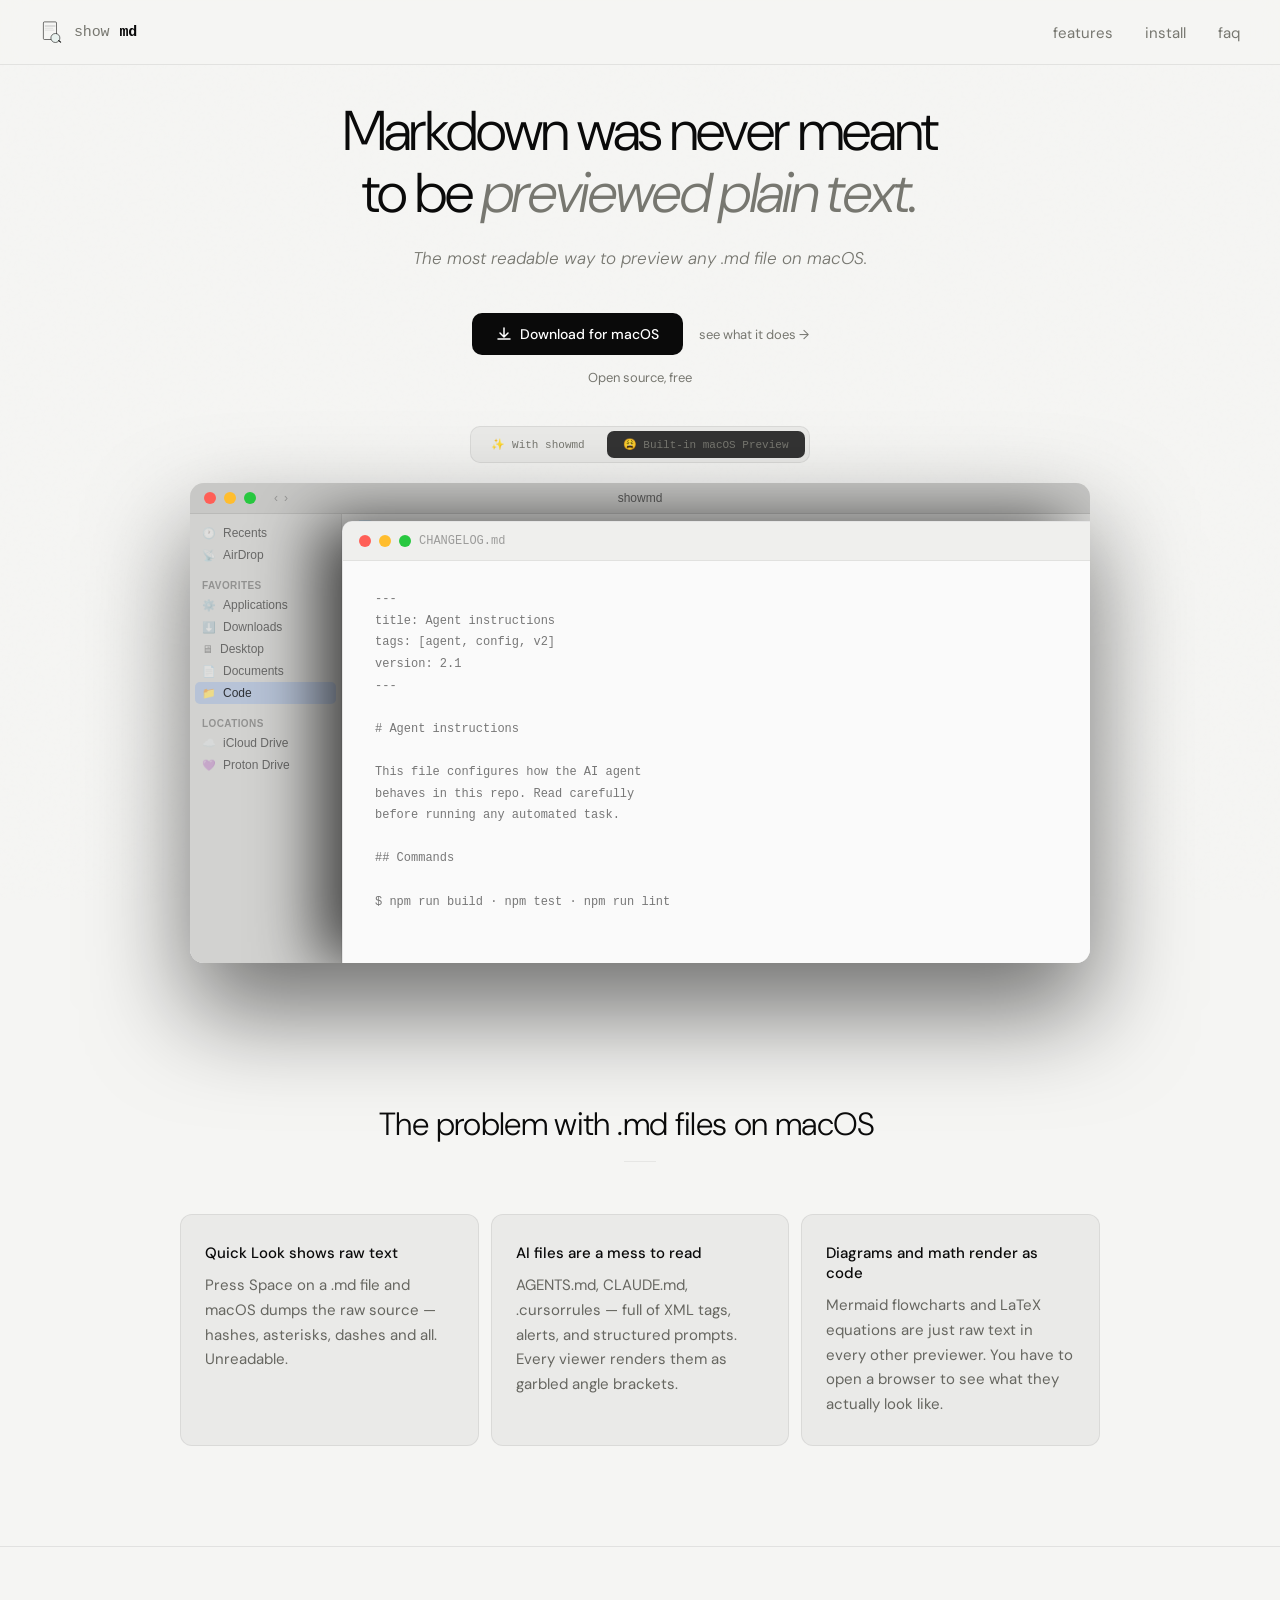
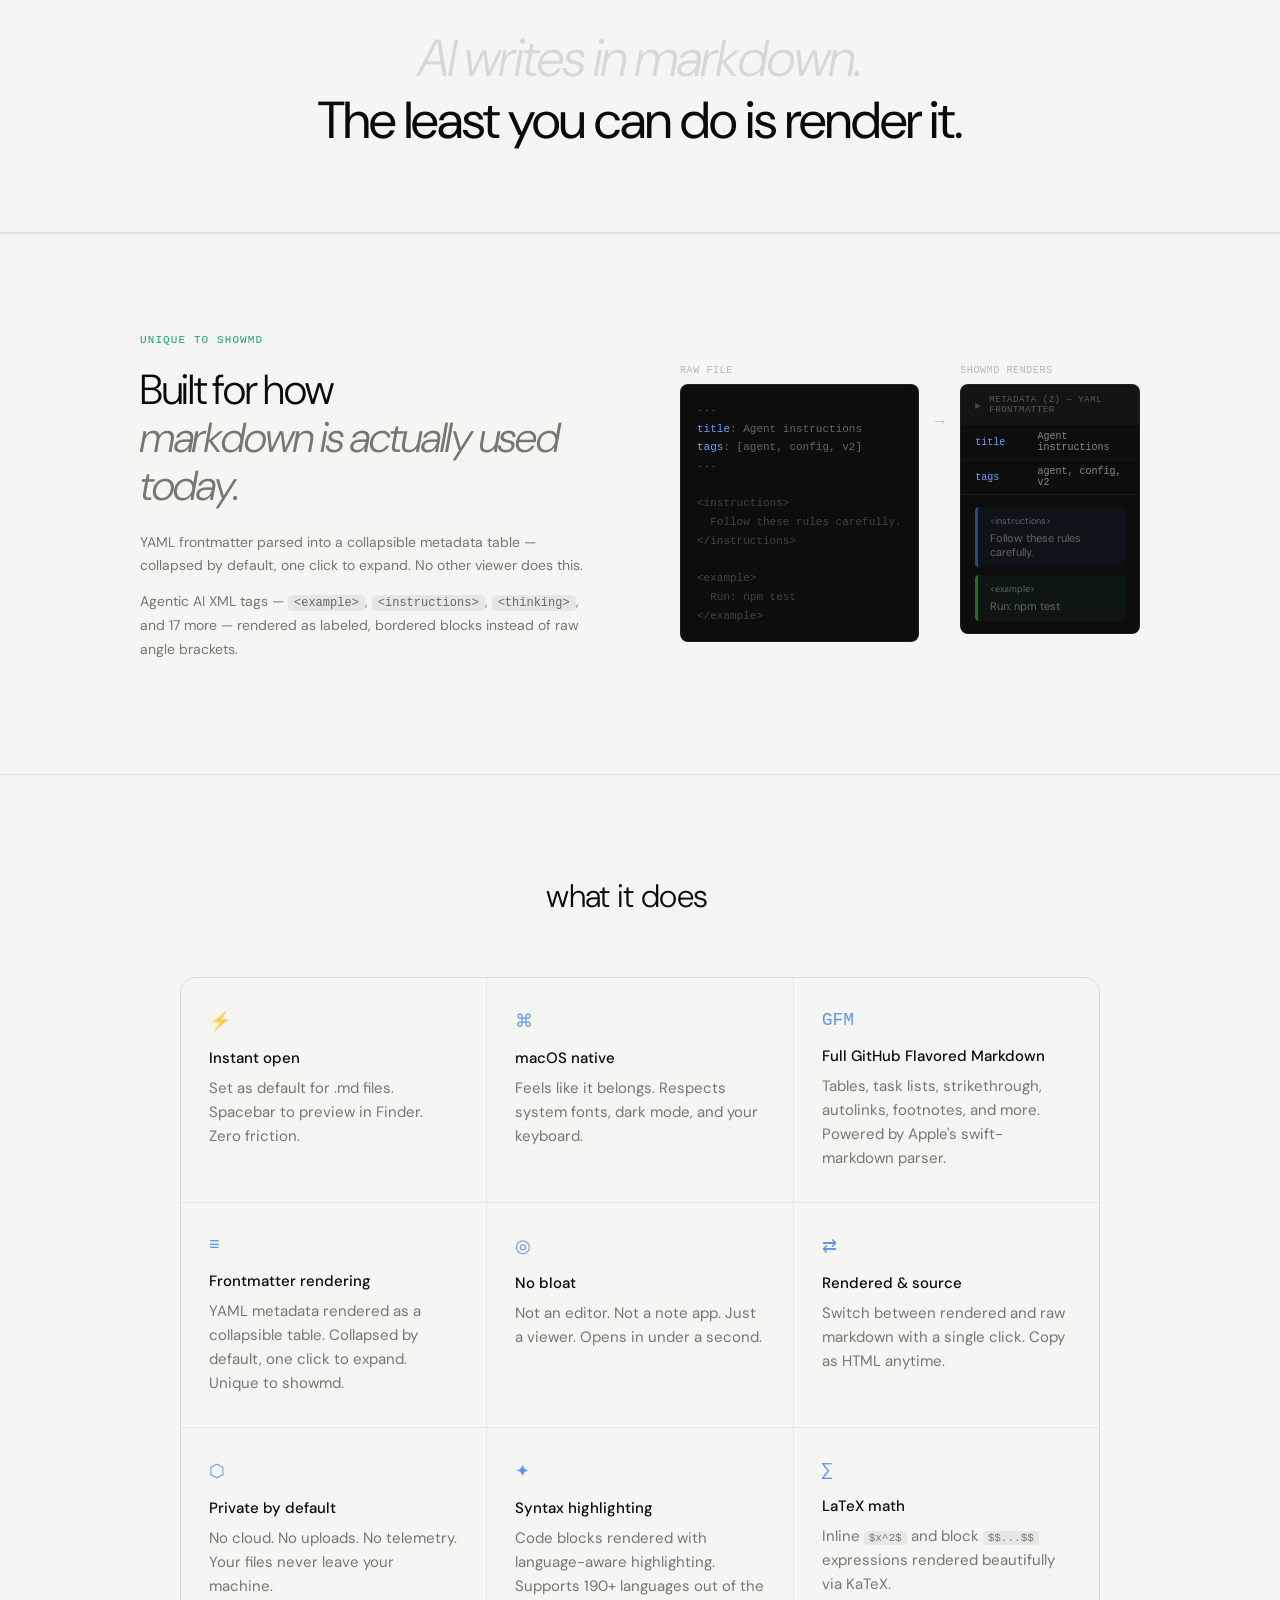
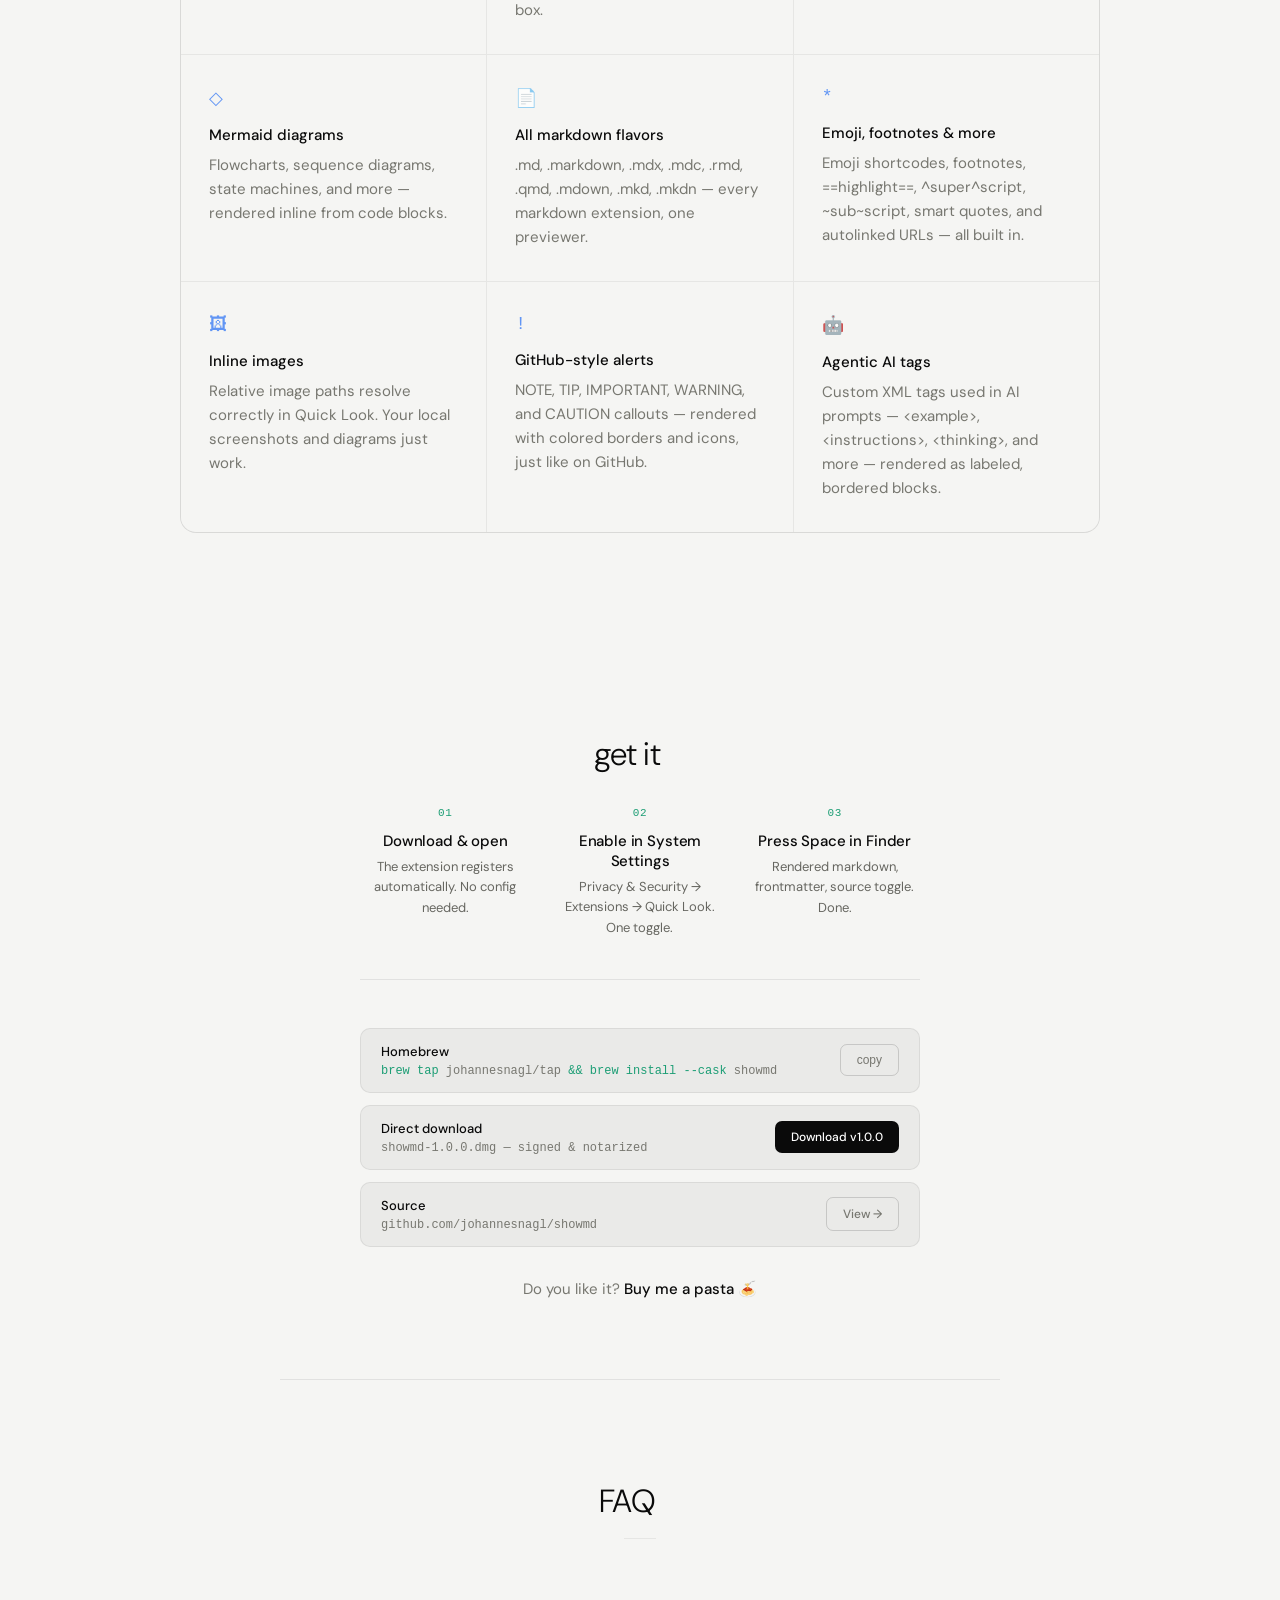
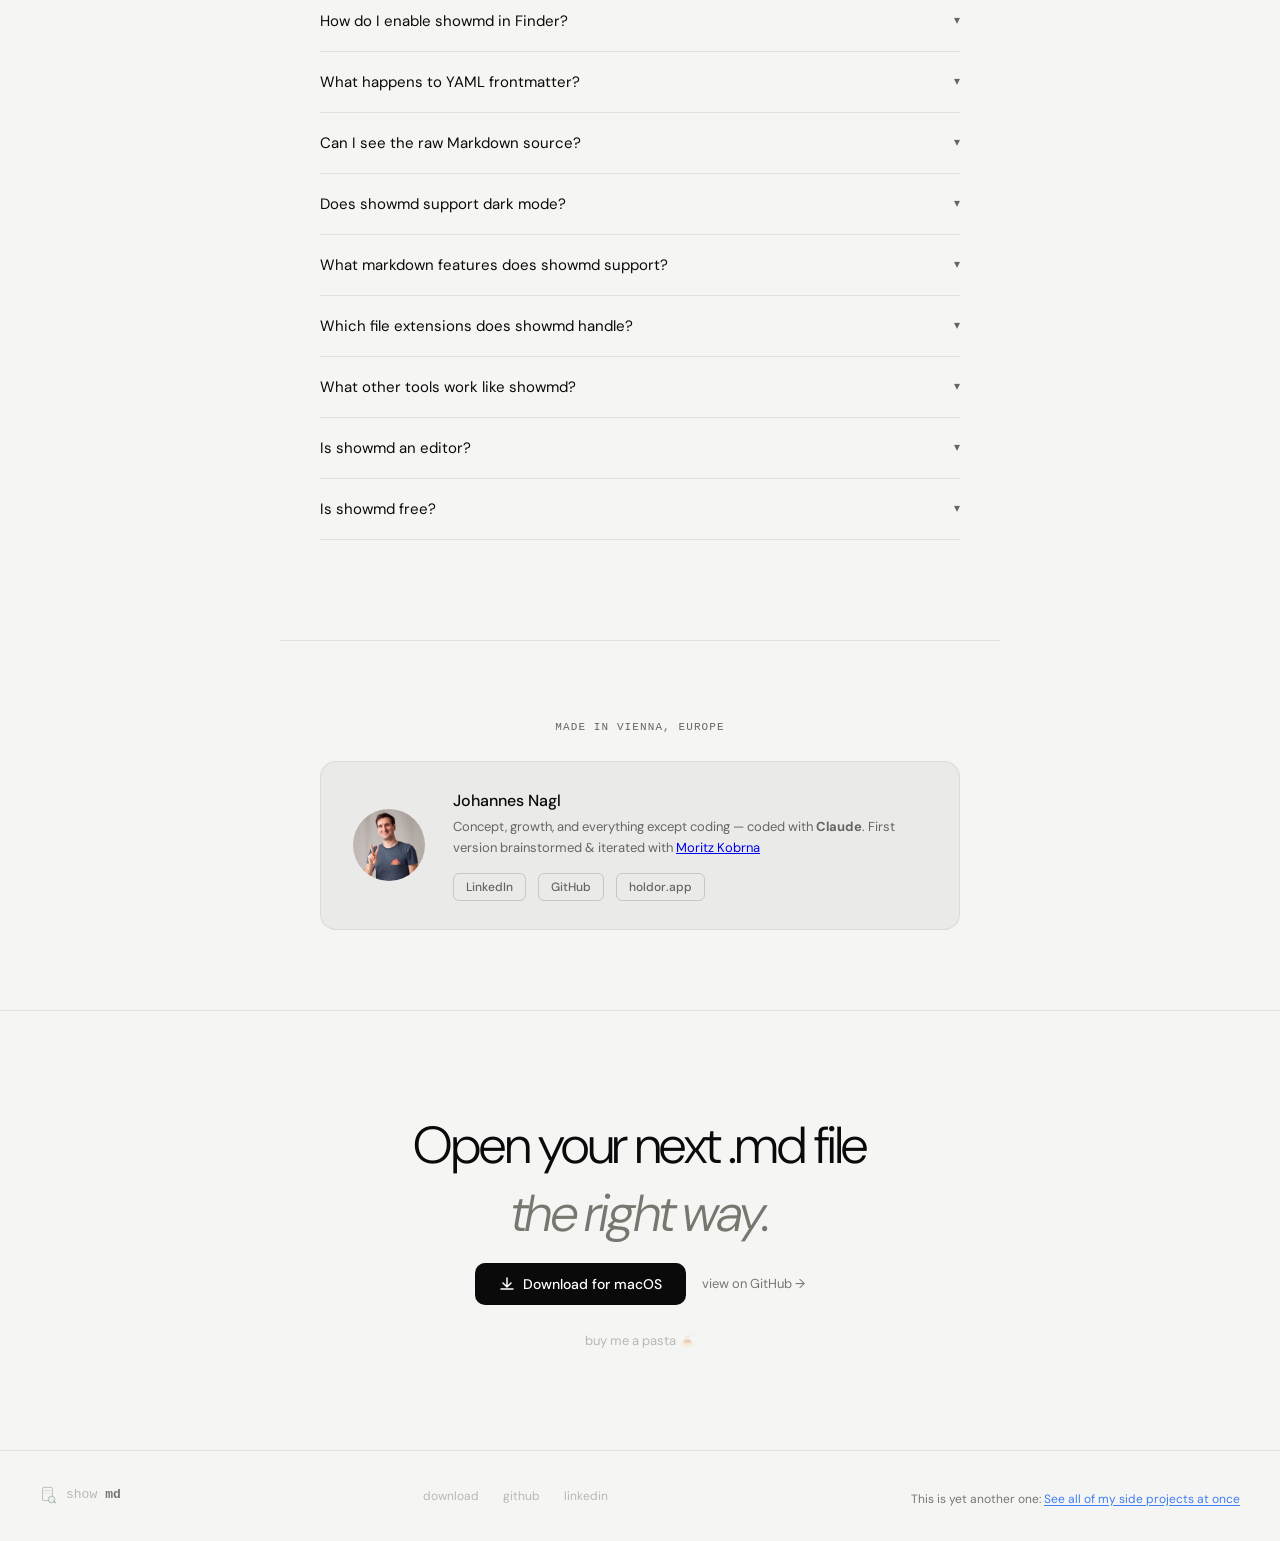
==== commit 728c4839: "Update website for v1.0.0 release - Remove 'coming soon' from Homebrew, add brew tap command - Direc" ====
--- a/docs/index.html
+++ b/docs/index.html
@@ -1904,17 +1904,17 @@
     <div class="install-options">
       <div class="install-row">
         <div class="install-row-left">
-          <div class="install-method">Homebrew <span style="font-size:11px;font-weight:400;color:var(--muted);margin-left:6px;">coming soon</span></div>
-          <div class="install-cmd"><em>brew install --cask</em> showmd</div>
+          <div class="install-method">Homebrew</div>
+          <div class="install-cmd"><em>brew tap</em> johannesnagl/tap <em>&amp;&amp; brew install --cask</em> showmd</div>
         </div>
         <button class="install-btn ghost" id="copy-brew">copy</button>
       </div>
       <div class="install-row">
         <div class="install-row-left">
           <div class="install-method">Direct download</div>
-          <div class="install-cmd">showmd.zip — signed &amp; notarized</div>
+          <div class="install-cmd">showmd-1.0.0.dmg — signed &amp; notarized</div>
         </div>
-        <a href="https://github.com/johannesnagl/showmd/releases/latest" class="install-btn" rel="noopener" target="_blank">Download v1.0.0</a>
+        <a href="https://github.com/johannesnagl/showmd/releases/download/v1.0.0/showmd-1.0.0.dmg" class="install-btn" rel="noopener" target="_blank">Download v1.0.0</a>
       </div>
       <div class="install-row">
         <div class="install-row-left">
@@ -1936,7 +1936,7 @@
     <dl class="faq-list reveal">
       <div class="faq-item">
         <dt><button class="faq-question" aria-expanded="false" aria-controls="faq-a1">How do I enable showmd in Finder? <span class="faq-chevron" aria-hidden="true">▾</span></button></dt>
-        <dd class="faq-answer" id="faq-a1">Download showmd, open it once, then go to System Settings → Privacy &amp; Security → Extensions → Quick Look. Enable showmd there. After that, pressing Space on any .md file in Finder will use showmd automatically.</dd>
+        <dd class="faq-answer" id="faq-a1">Download showmd, open it once, then go to System Settings → Privacy &amp; Security → Extensions → Quick Look. Enable showmd there. On first launch, macOS will ask to "access data from other apps" — click Allow so the app and extension can share your settings. This only happens once. After that, pressing Space on any .md file in Finder will use showmd automatically.</dd>
       </div>
       <div class="faq-item">
         <dt><button class="faq-question" aria-expanded="false" aria-controls="faq-a2">What happens to YAML frontmatter? <span class="faq-chevron" aria-hidden="true">▾</span></button></dt>
@@ -2071,7 +2071,7 @@
   var brewBtn = document.getElementById('copy-brew');
   if (brewBtn) {
     brewBtn.addEventListener('click', function() {
-      navigator.clipboard.writeText('brew install --cask showmd').then(function() {
+      navigator.clipboard.writeText('brew tap johannesnagl/tap && brew install --cask showmd').then(function() {
         brewBtn.textContent = 'copied!';
         setTimeout(function() { brewBtn.textContent = 'copy'; }, 2000);
       }).catch(function() {
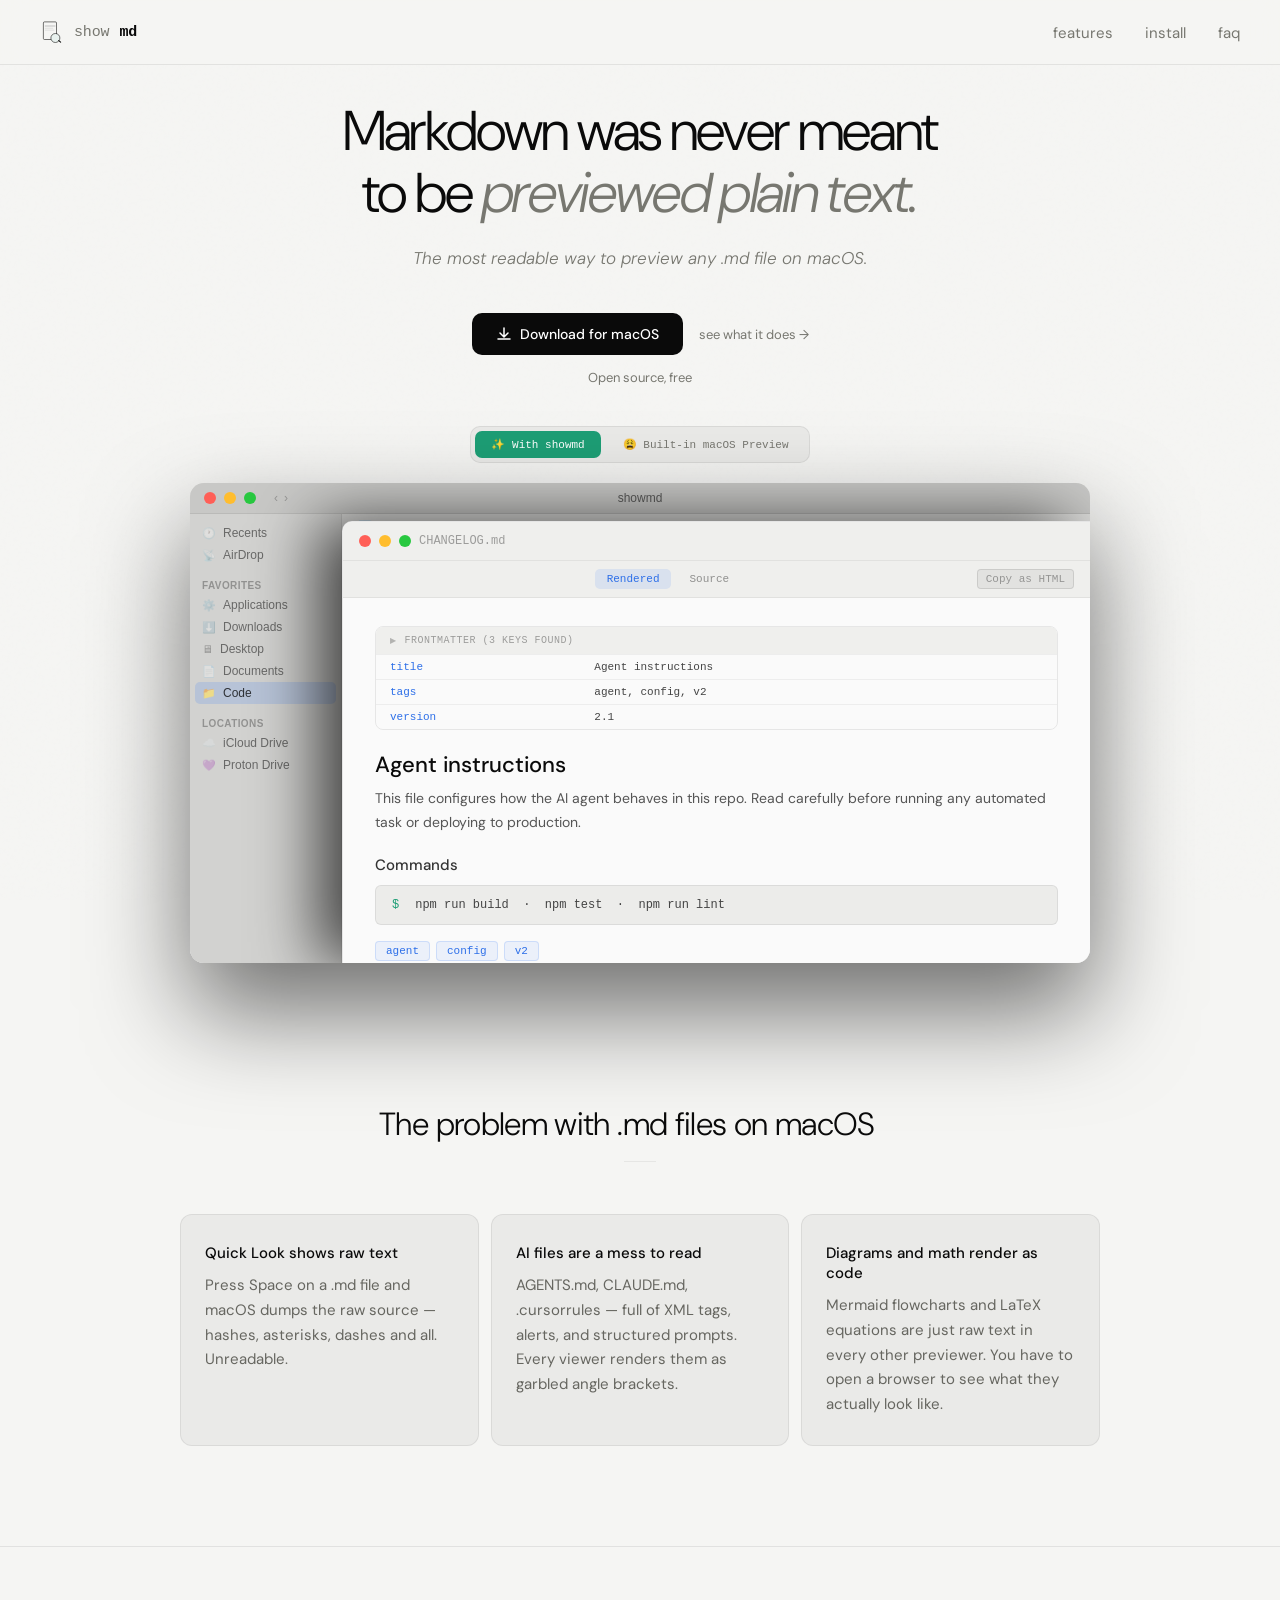
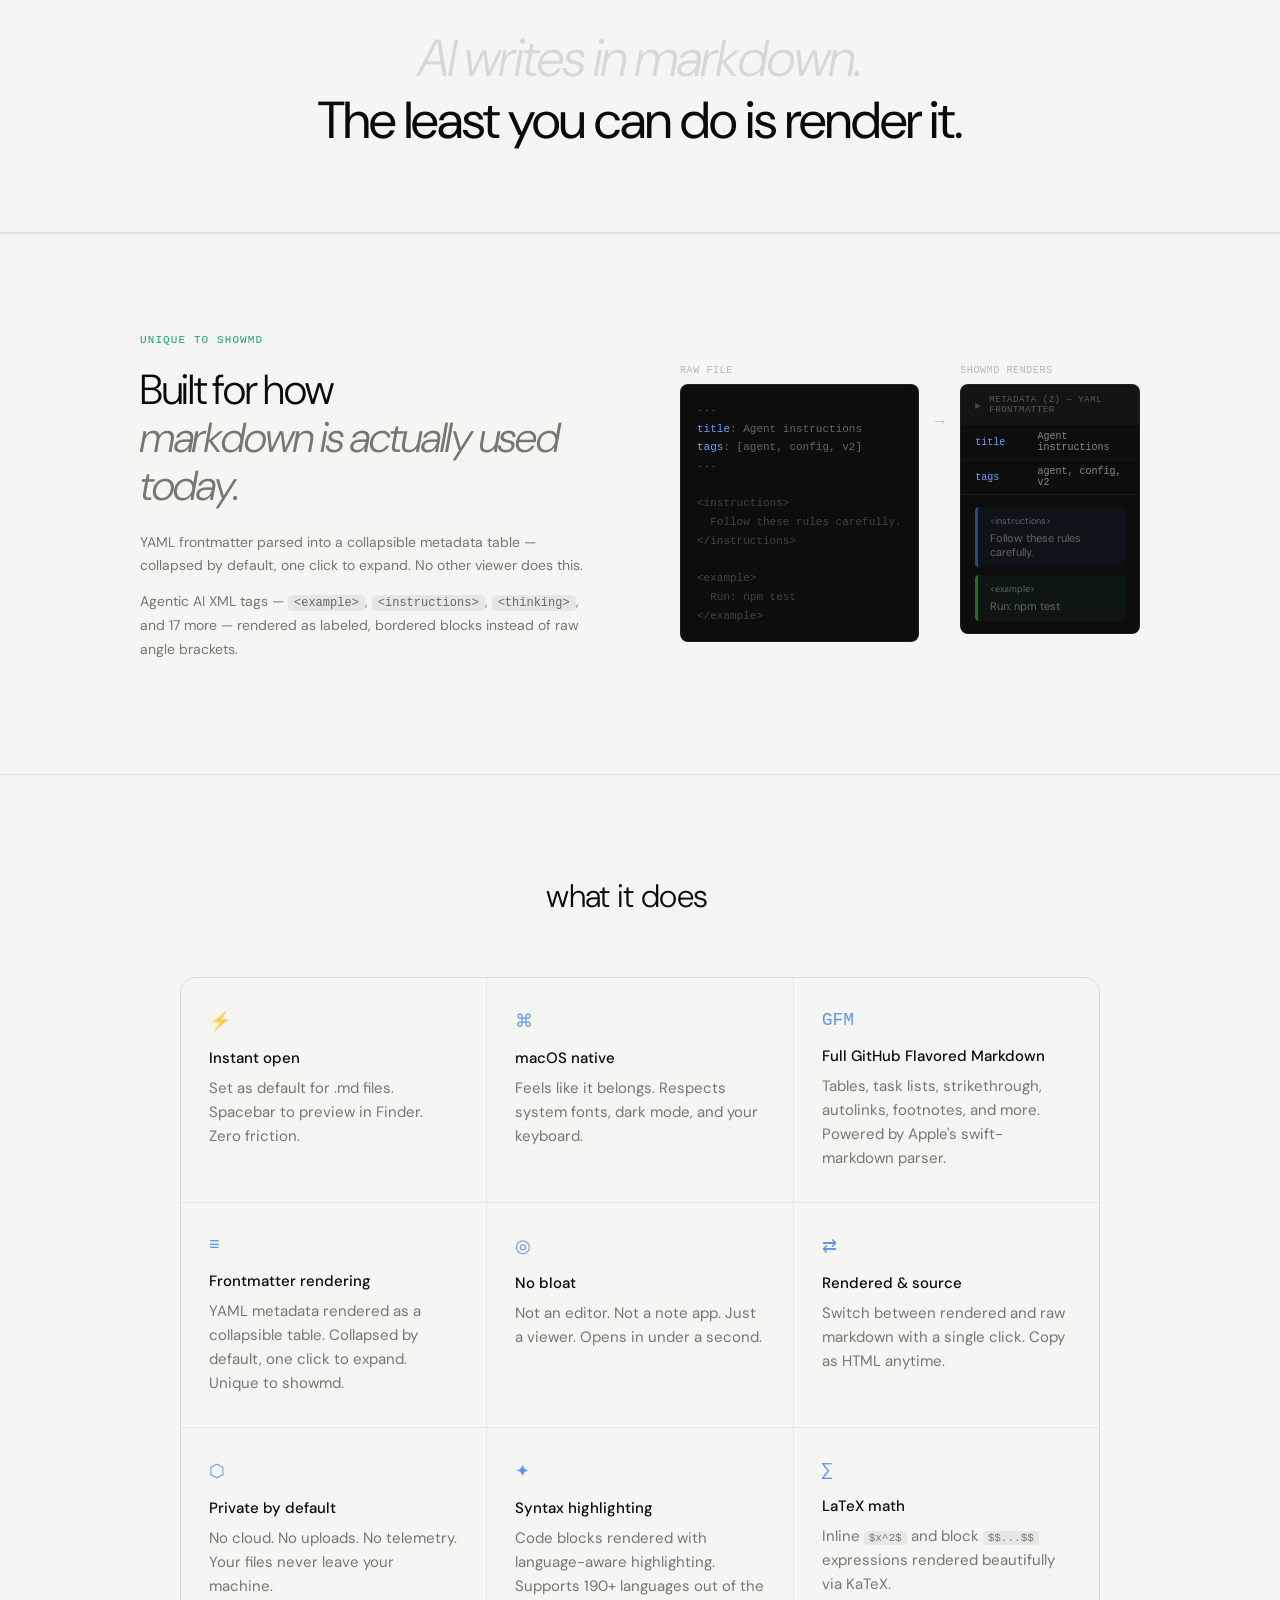
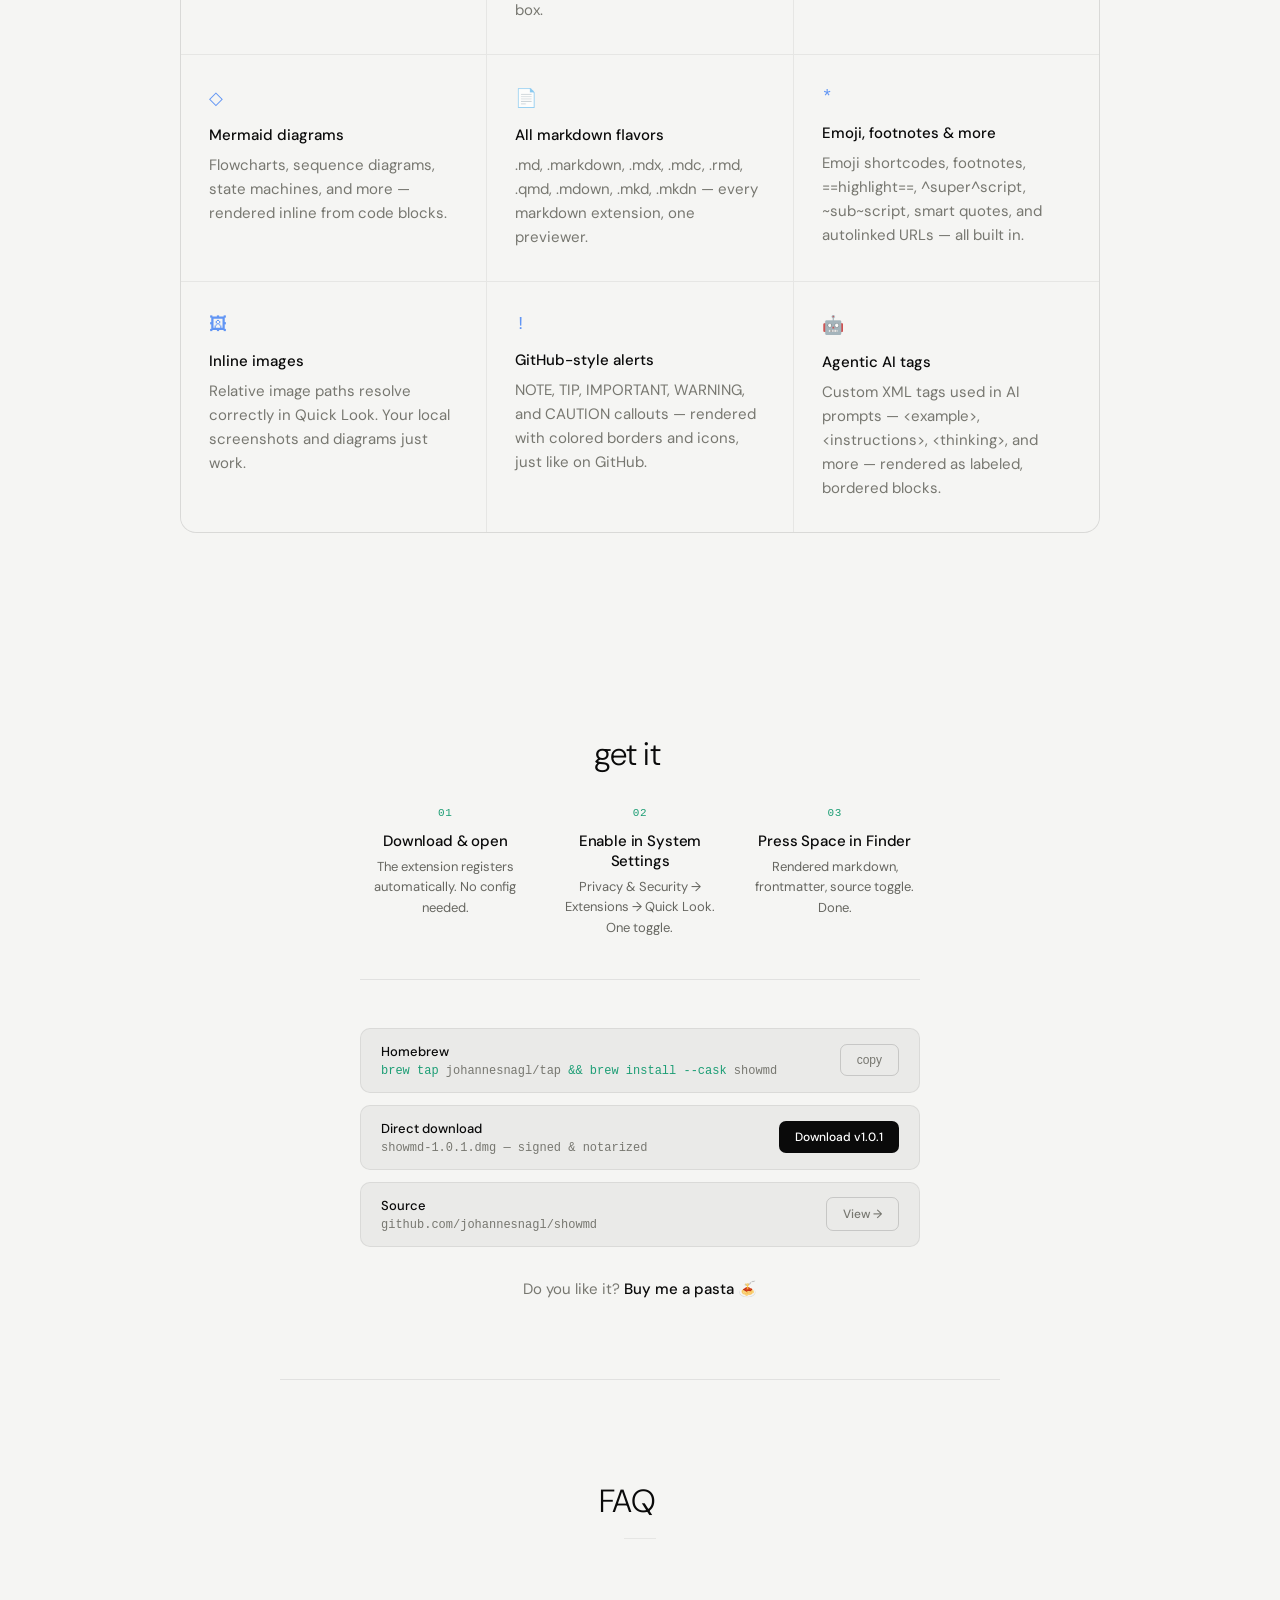
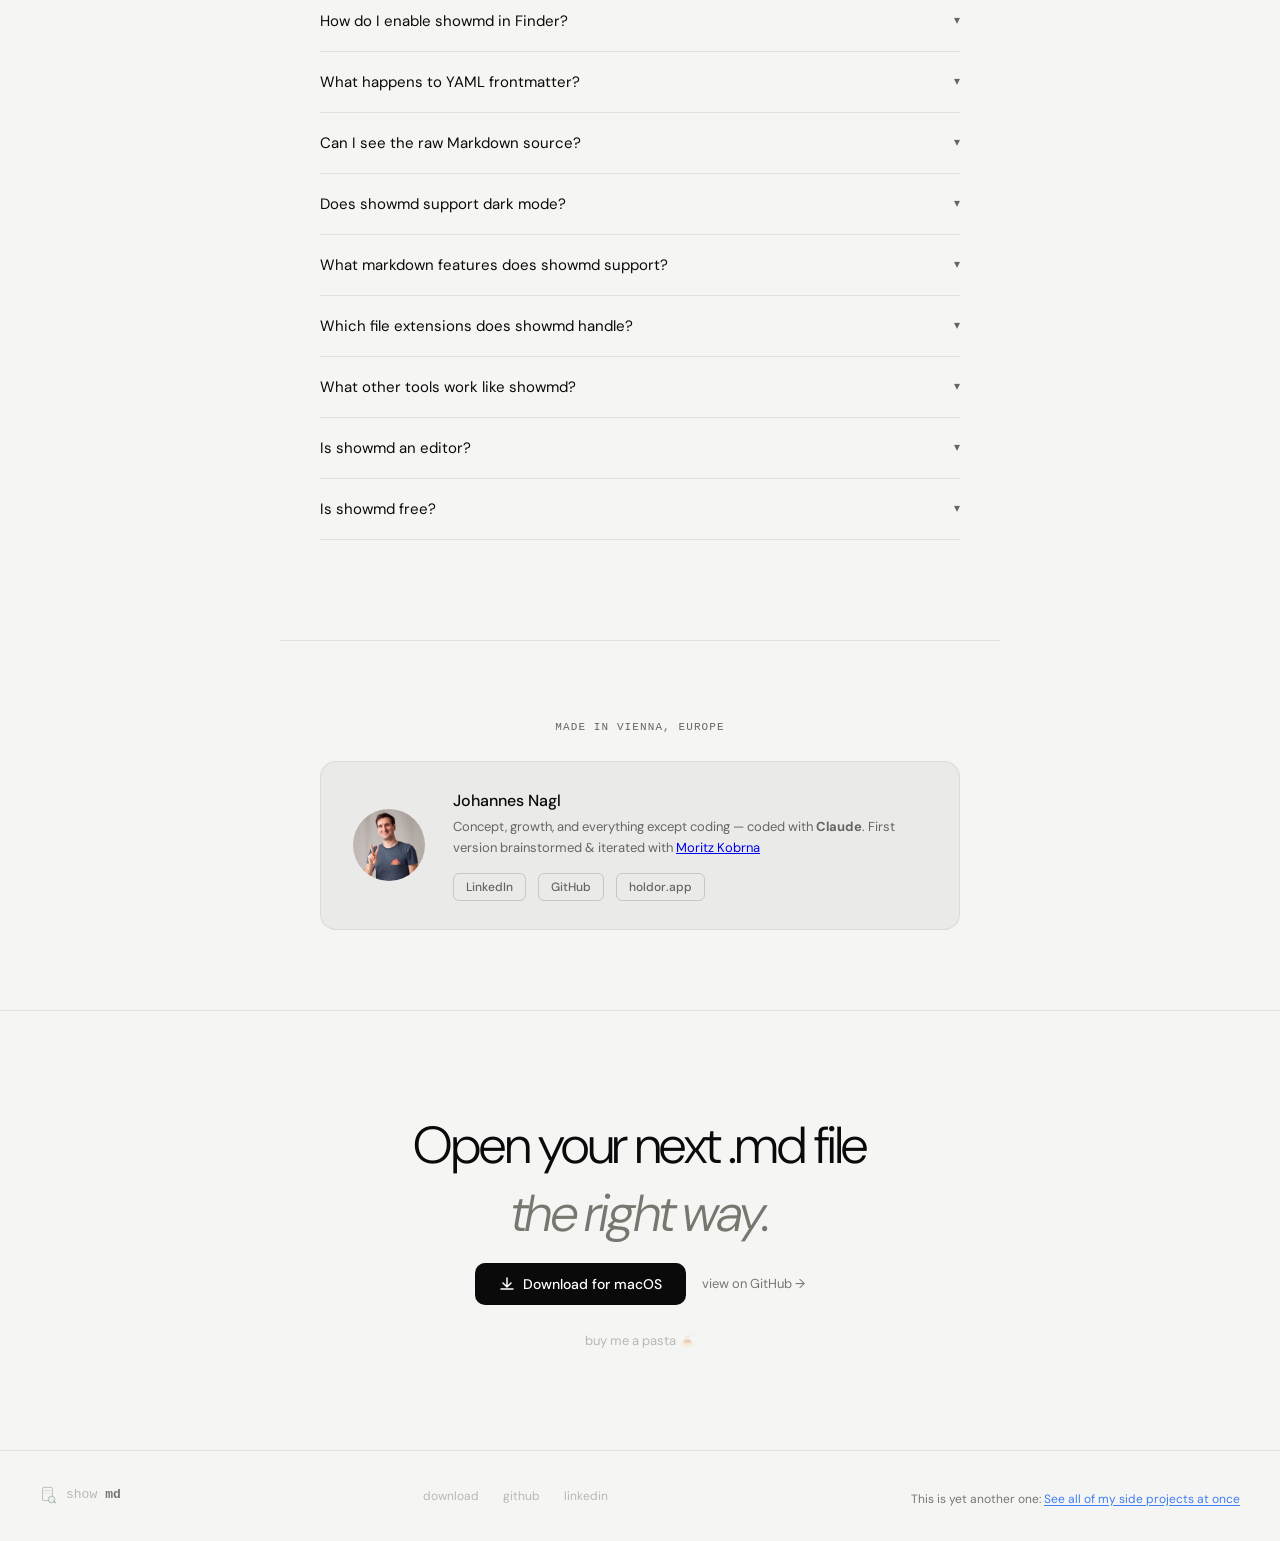
==== commit 9a9e05fd: "Release v1.0.1 — fix task list rendering Task list items were rendering with the checkbox on one lin" ====
--- a/docs/index.html
+++ b/docs/index.html
@@ -1533,6 +1533,15 @@
     .fm-section { padding: 40px 16px; }
     .fm-inner { gap: 32px; }
     .fm-title { font-size: 24px; }
+    .fm-visual { flex-direction: column; gap: 8px; }
+    .fm-arrow { padding-top: 0; text-align: center; transform: rotate(90deg); font-size: 14px; }
+    .fm-code { font-size: 10px; padding: 10px; line-height: 1.5; }
+    .fm-rendered { font-size: 10px; }
+    .fm-summary { padding: 8px 10px; }
+    .fm-table th, .fm-table td { padding: 4px 10px; font-size: 9px; }
+    .fm-rendered-body { padding: 8px 10px; }
+    .fm-xml-tag div { font-size: 9px !important; }
+    .fm-desc { font-size: 13px; }
   }
 </style>
 </head>
@@ -1912,9 +1921,9 @@
       <div class="install-row">
         <div class="install-row-left">
           <div class="install-method">Direct download</div>
-          <div class="install-cmd">showmd-1.0.0.dmg — signed &amp; notarized</div>
+          <div class="install-cmd">showmd-1.0.1.dmg — signed &amp; notarized</div>
         </div>
-        <a href="https://github.com/johannesnagl/showmd/releases/download/v1.0.0/showmd-1.0.0.dmg" class="install-btn" rel="noopener" target="_blank">Download v1.0.0</a>
+        <a href="https://github.com/johannesnagl/showmd/releases/download/v1.0.1/showmd-1.0.1.dmg" class="install-btn" rel="noopener" target="_blank">Download v1.0.1</a>
       </div>
       <div class="install-row">
         <div class="install-row-left">
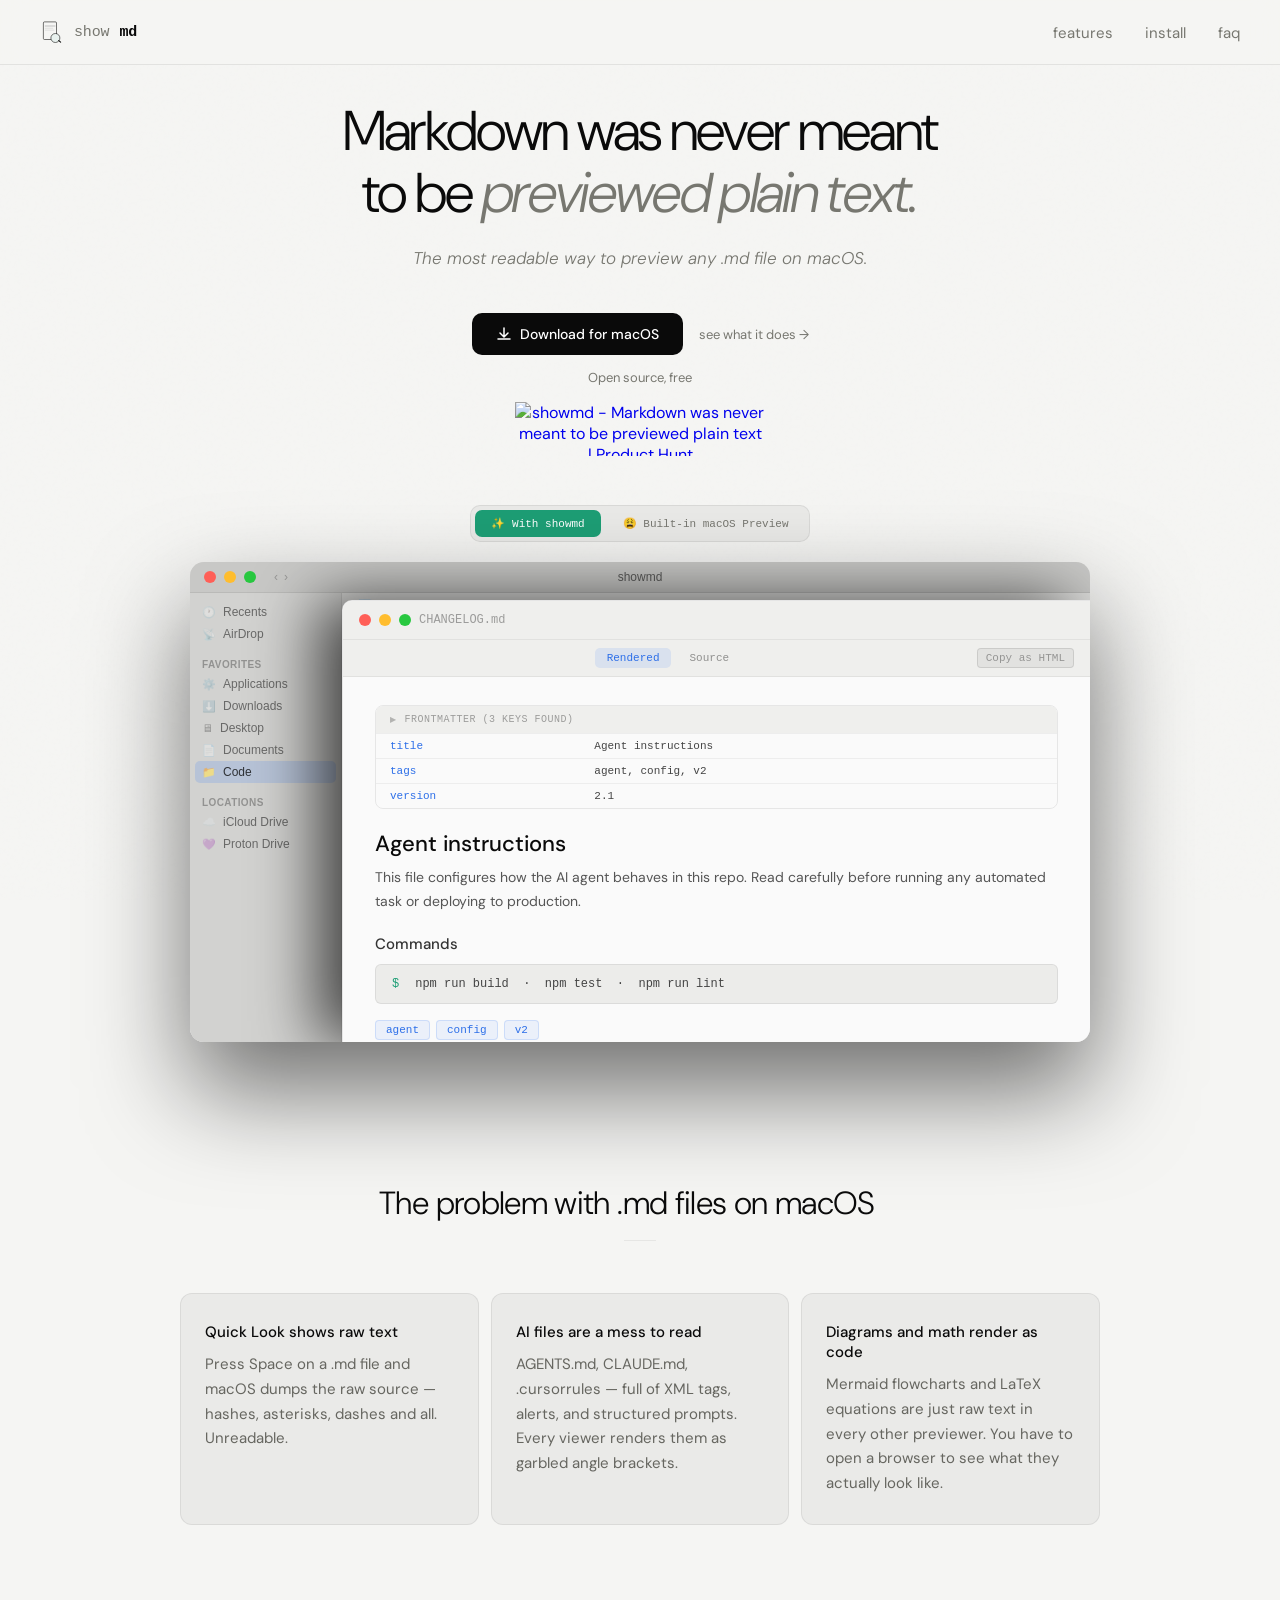
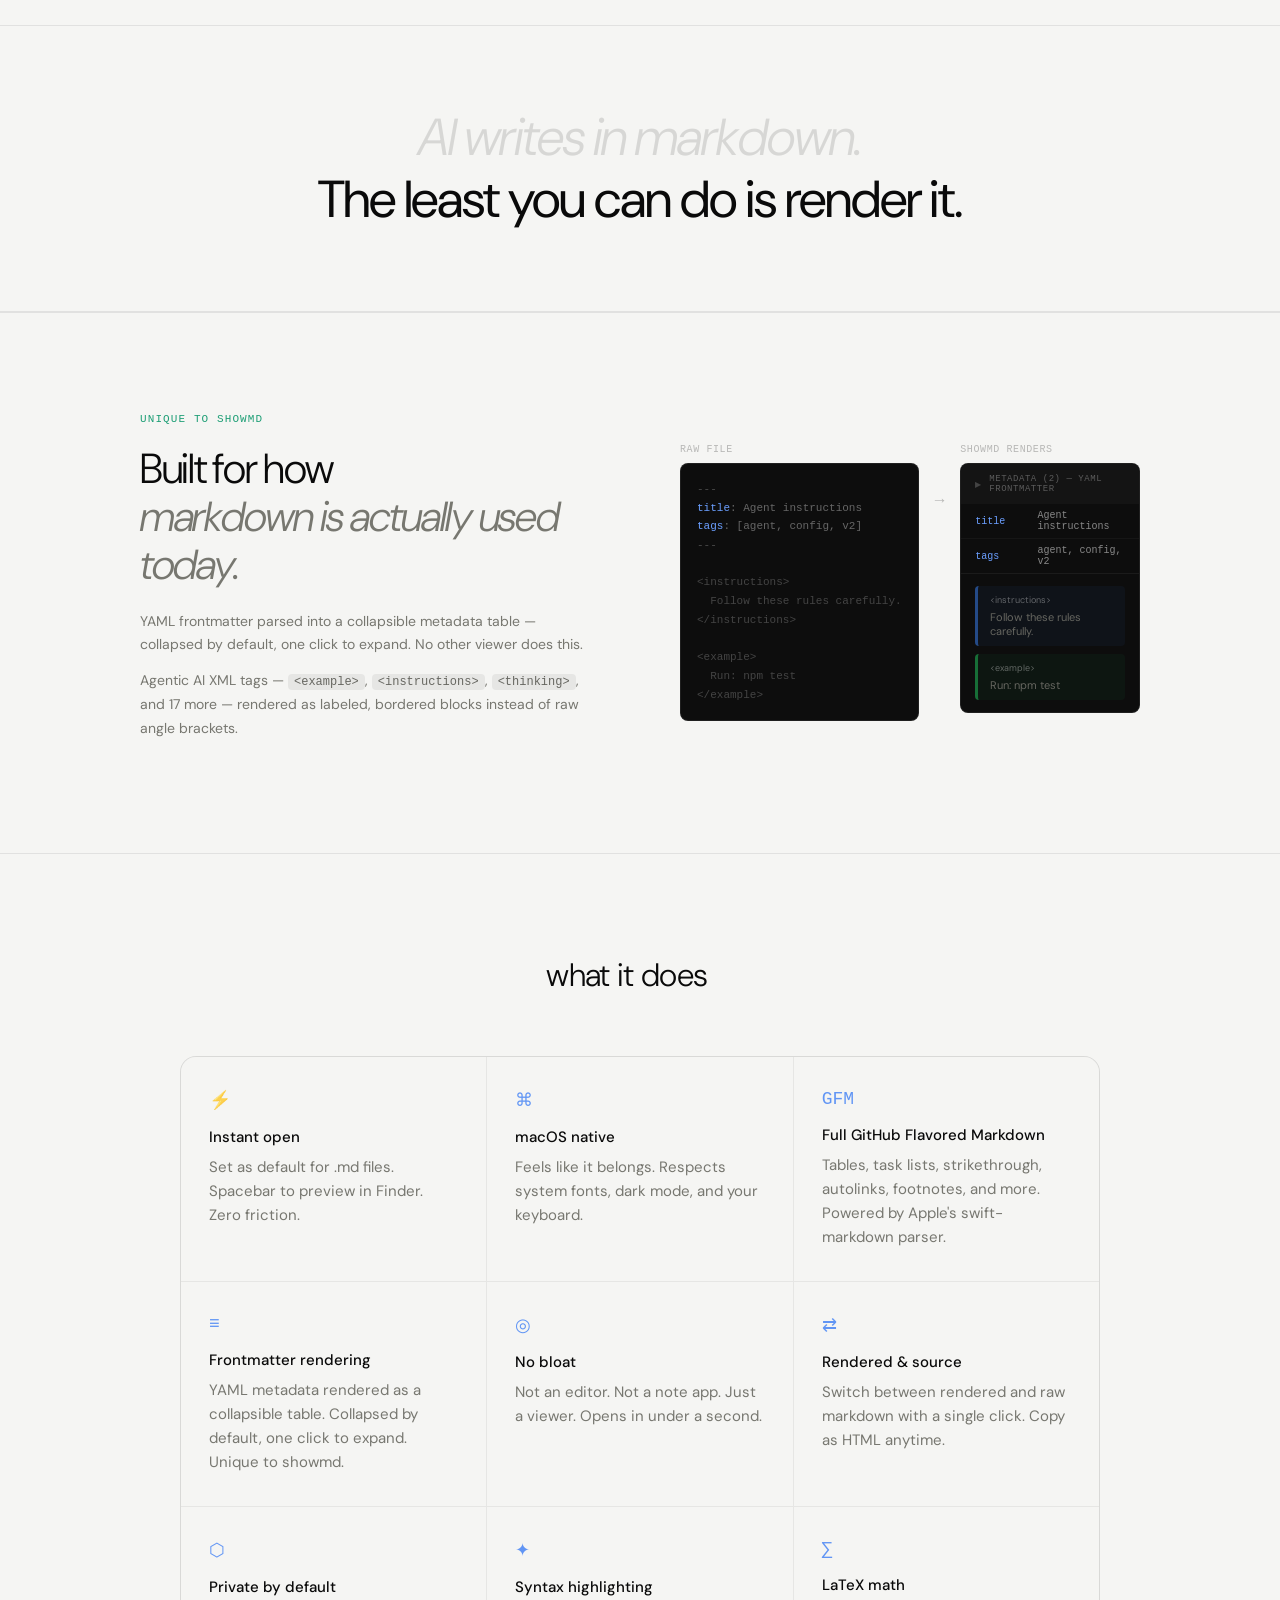
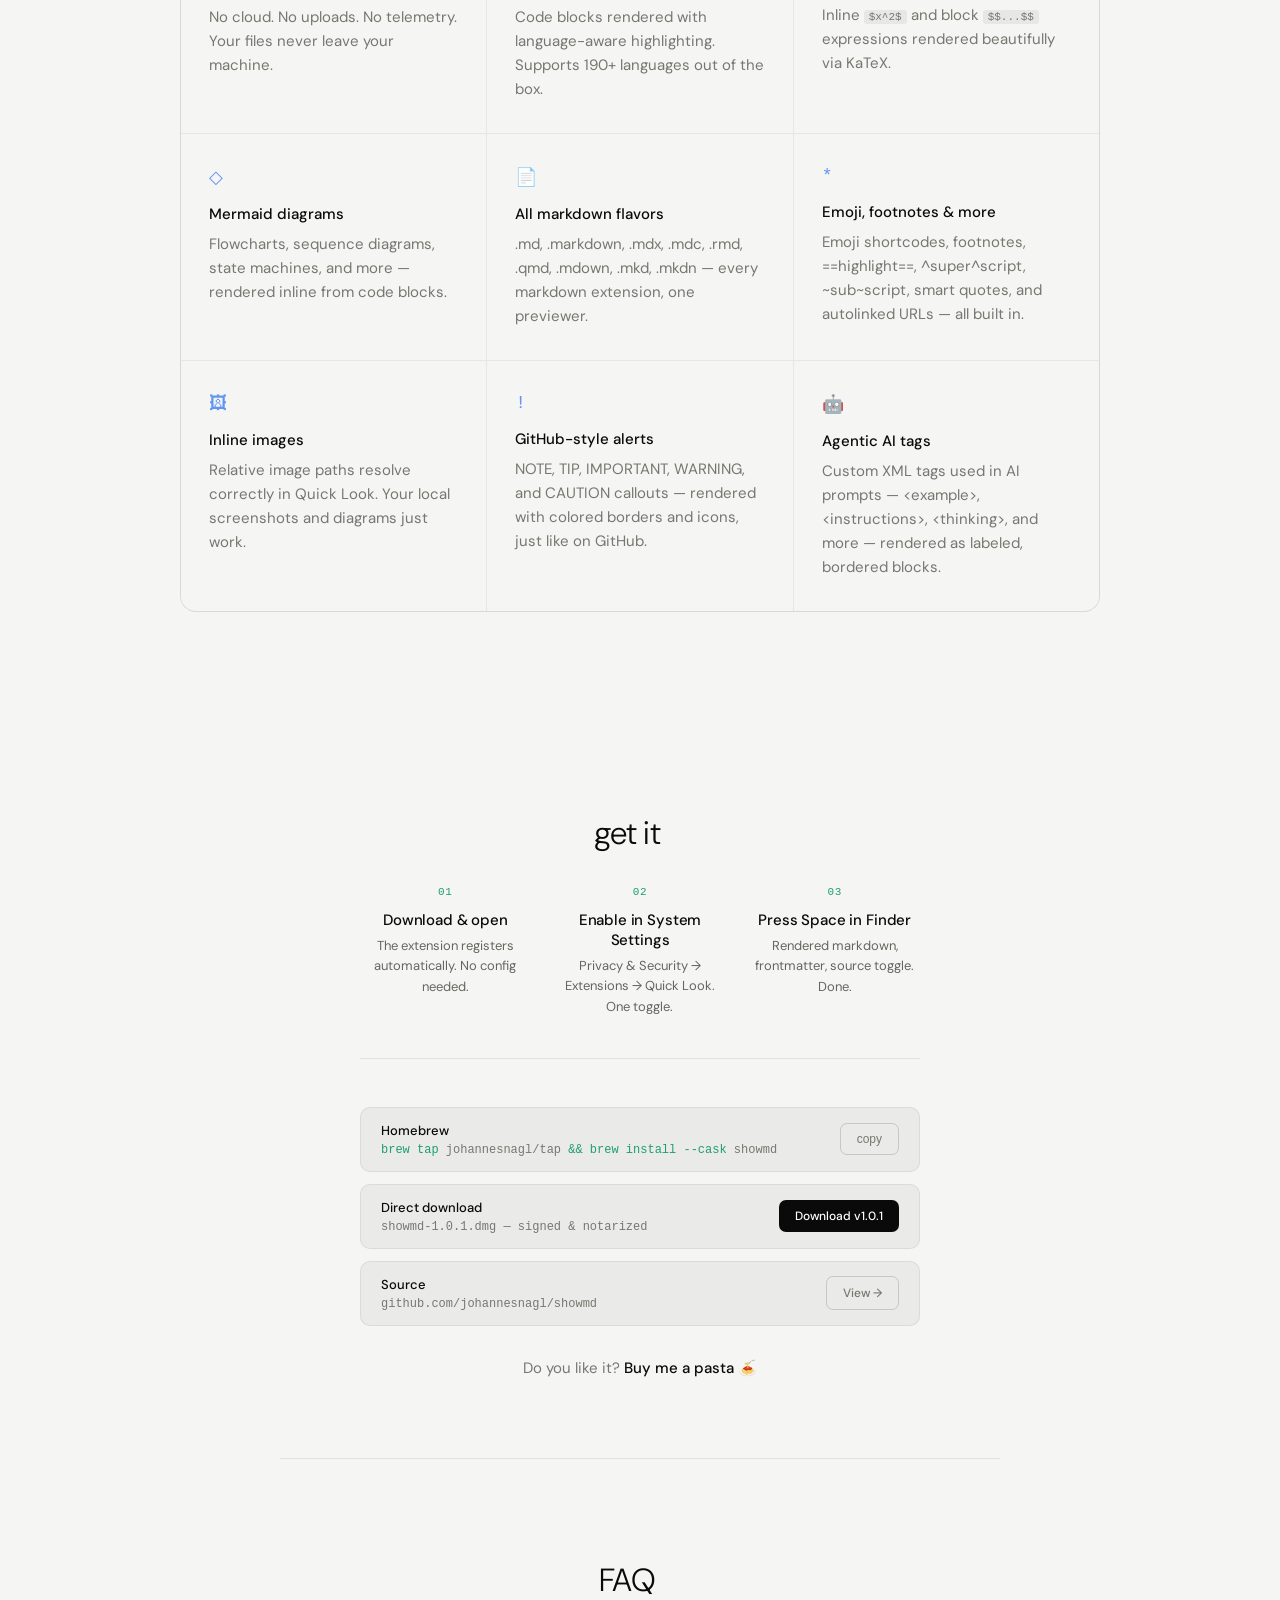
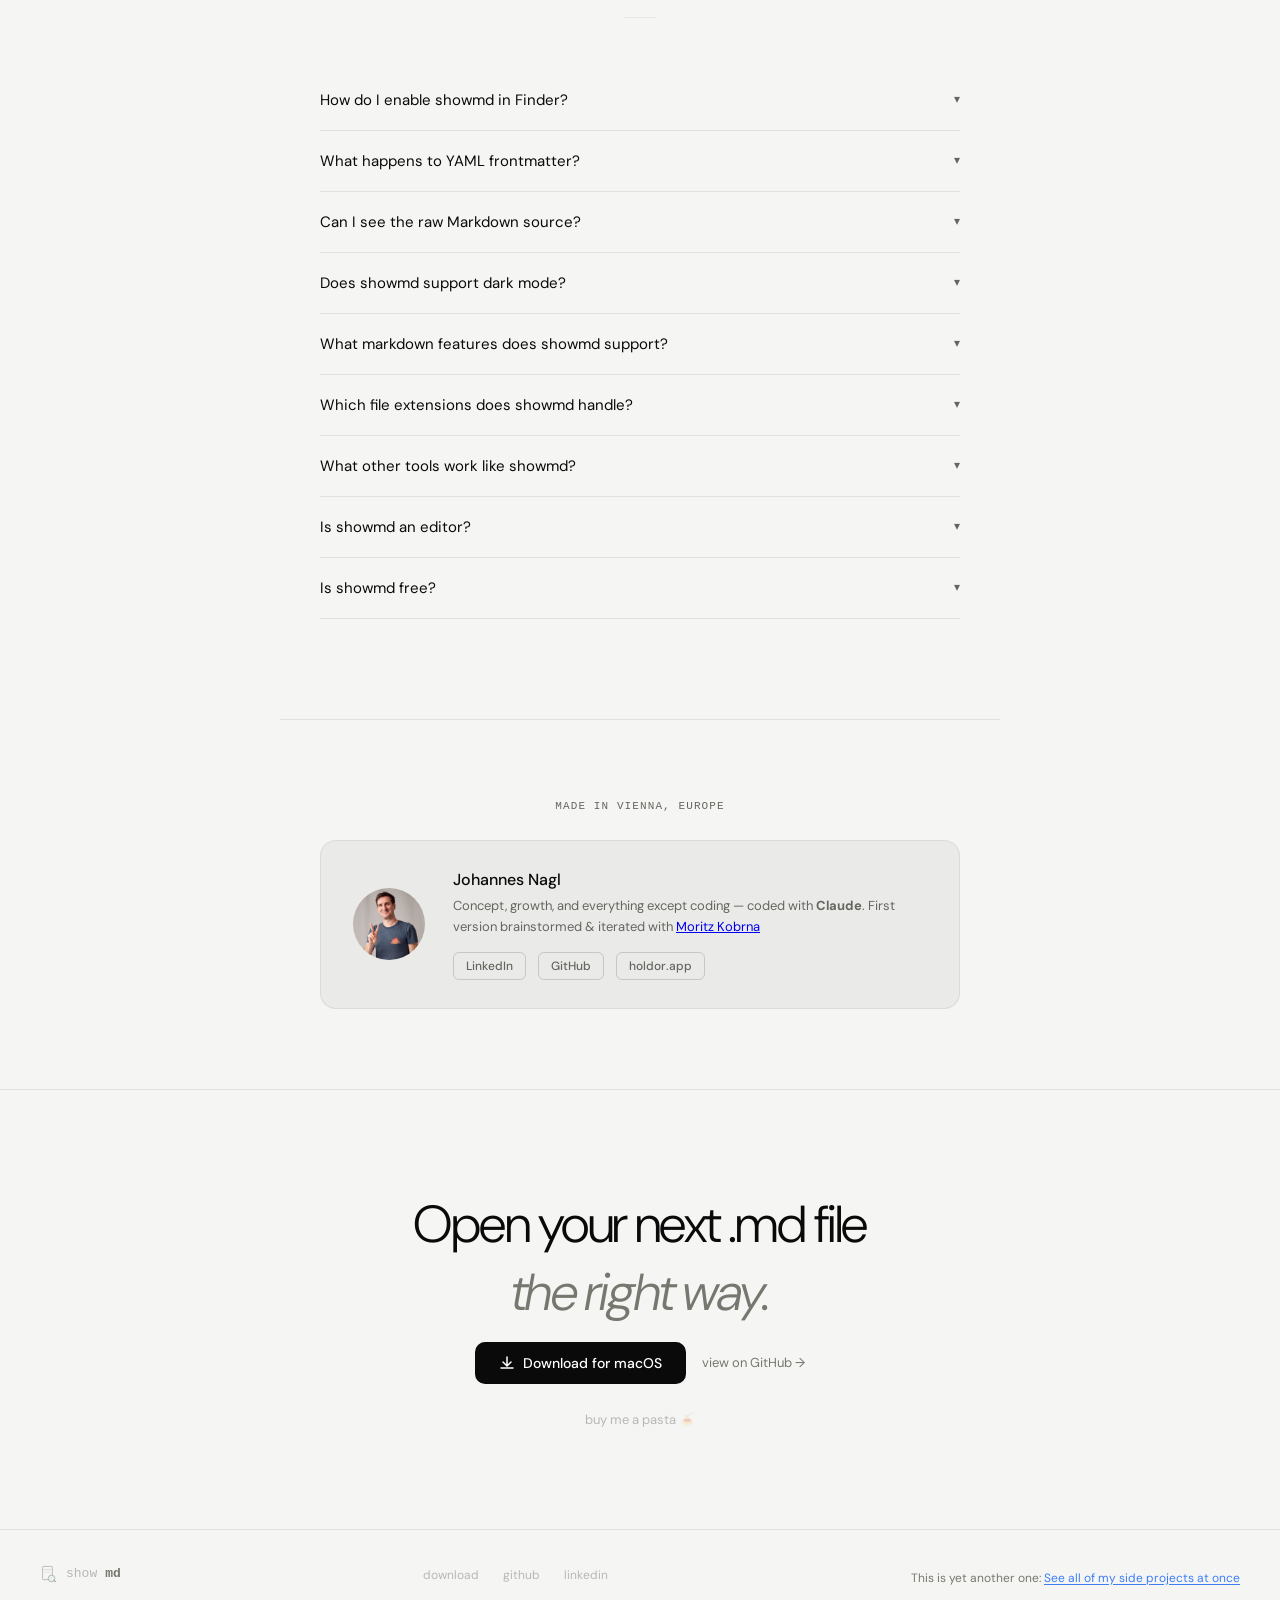
==== commit 3f2fa937: "Add Product Hunt badge to hero Shows the featured Product Hunt badge below the "Open source, free" h" ====
--- a/docs/index.html
+++ b/docs/index.html
@@ -331,6 +331,13 @@
     opacity: 0;
     animation: fadeUp 0.7s 0.65s forwards;
   }
+
+  .hero-ph-badge {
+    margin-top: 16px;
+    opacity: 0;
+    animation: fadeUp 0.7s 0.8s forwards;
+  }
+  .hero-ph-badge img { display: inline-block; }
 
   .btn-primary {
     font-size: 14px;
@@ -1591,6 +1598,9 @@
       <a href="#features" class="btn-secondary">see what it does →</a>
     </div>
     <p class="hero-hint">Open source, free</p>
+    <p class="hero-ph-badge">
+      <a href="https://www.producthunt.com/products/showmd-ai-markdown-quicklook-preview?embed=true&amp;utm_source=badge-featured&amp;utm_medium=badge&amp;utm_campaign=badge-showmd" target="_blank" rel="noopener noreferrer"><img alt="showmd - Markdown was never meant to be previewed plain text | Product Hunt" width="250" height="54" src="https://api.producthunt.com/widgets/embed-image/v1/featured.svg?post_id=1122175&amp;theme=light&amp;t=1776067583855"></a>
+    </p>
 
   </section>
 
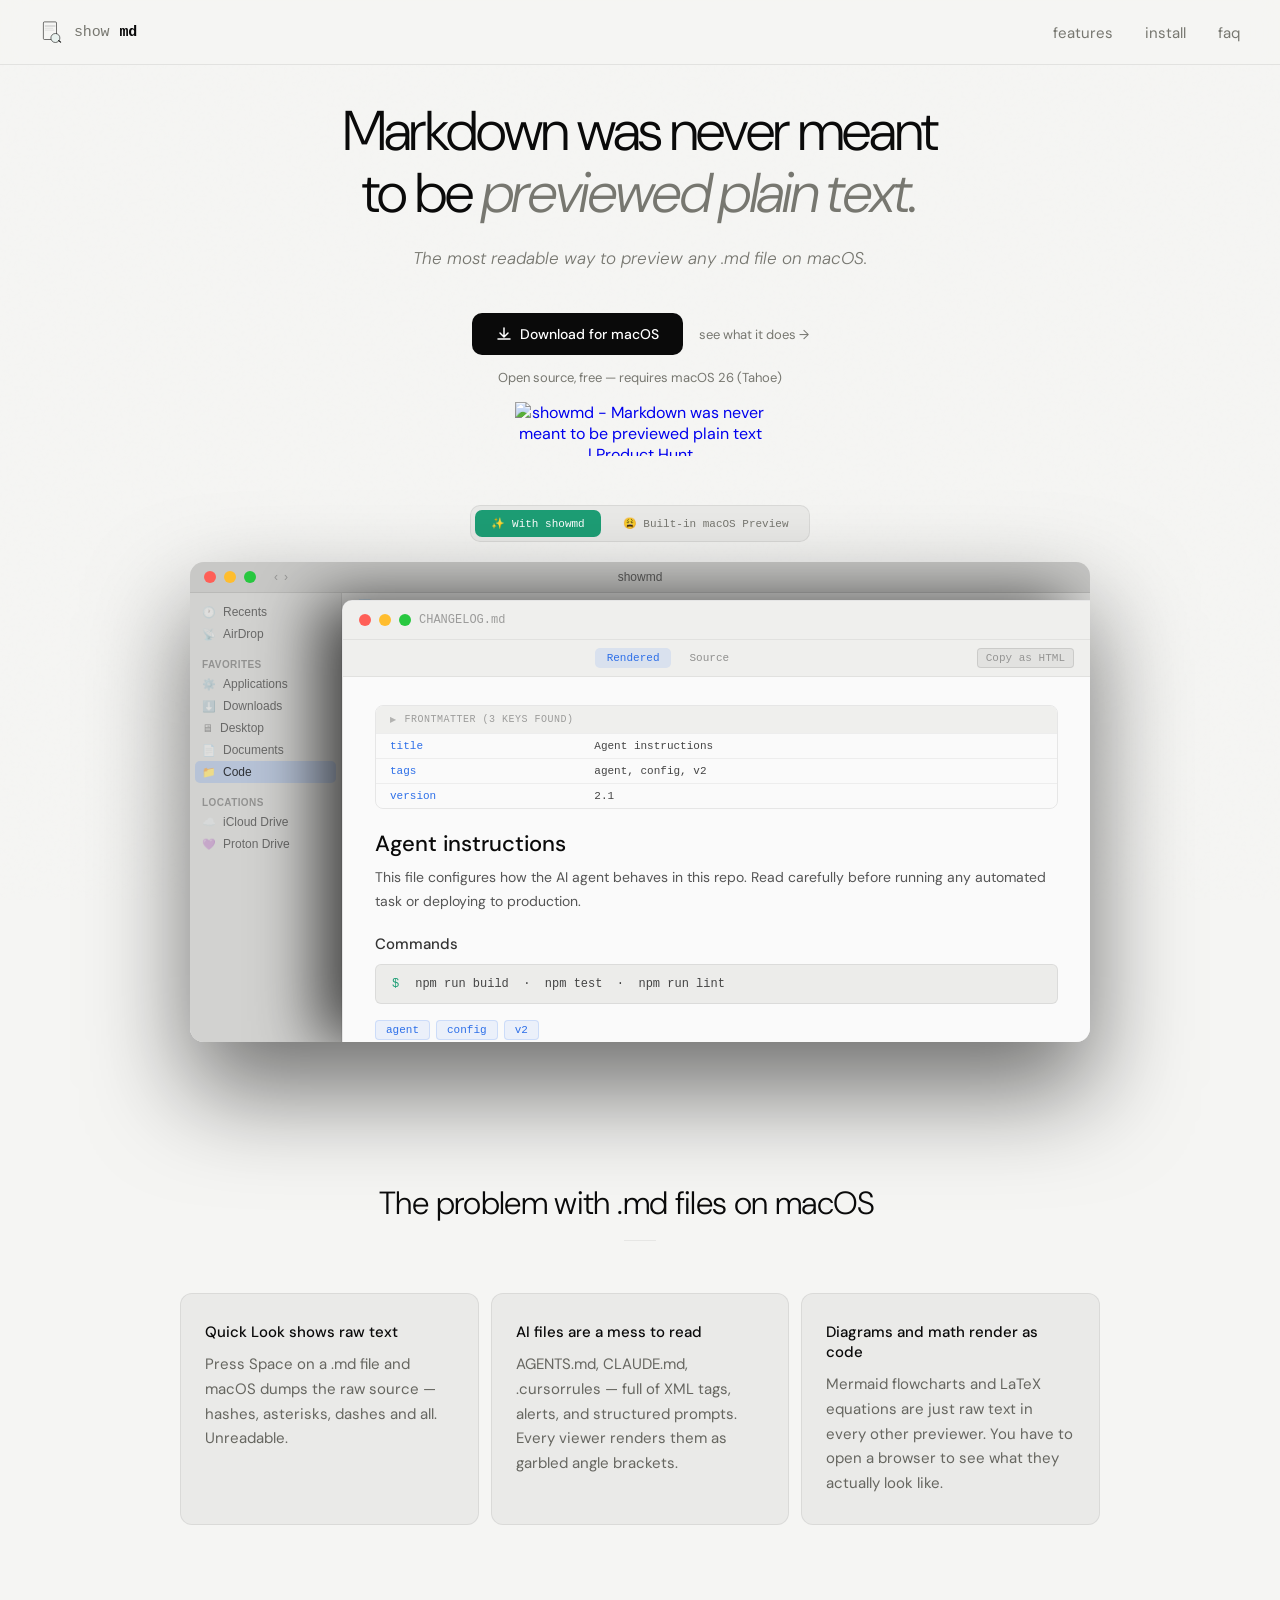
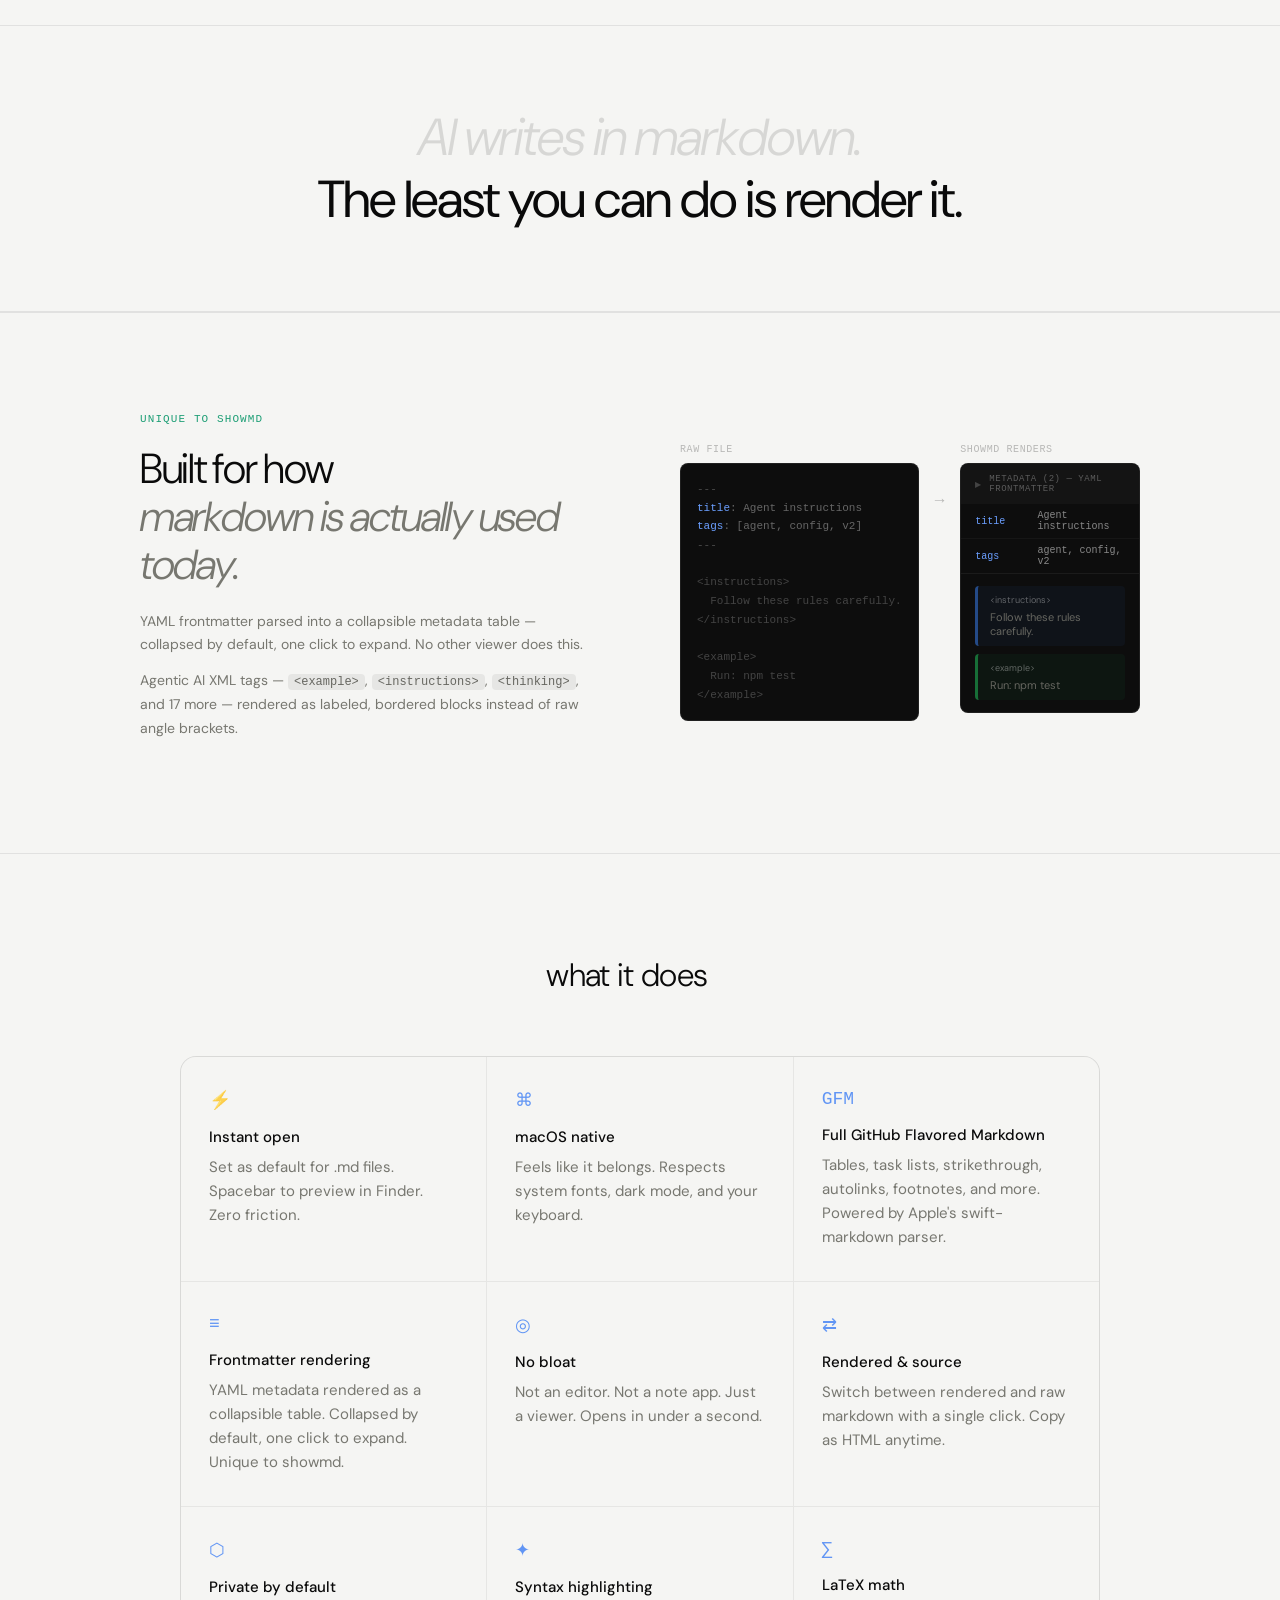
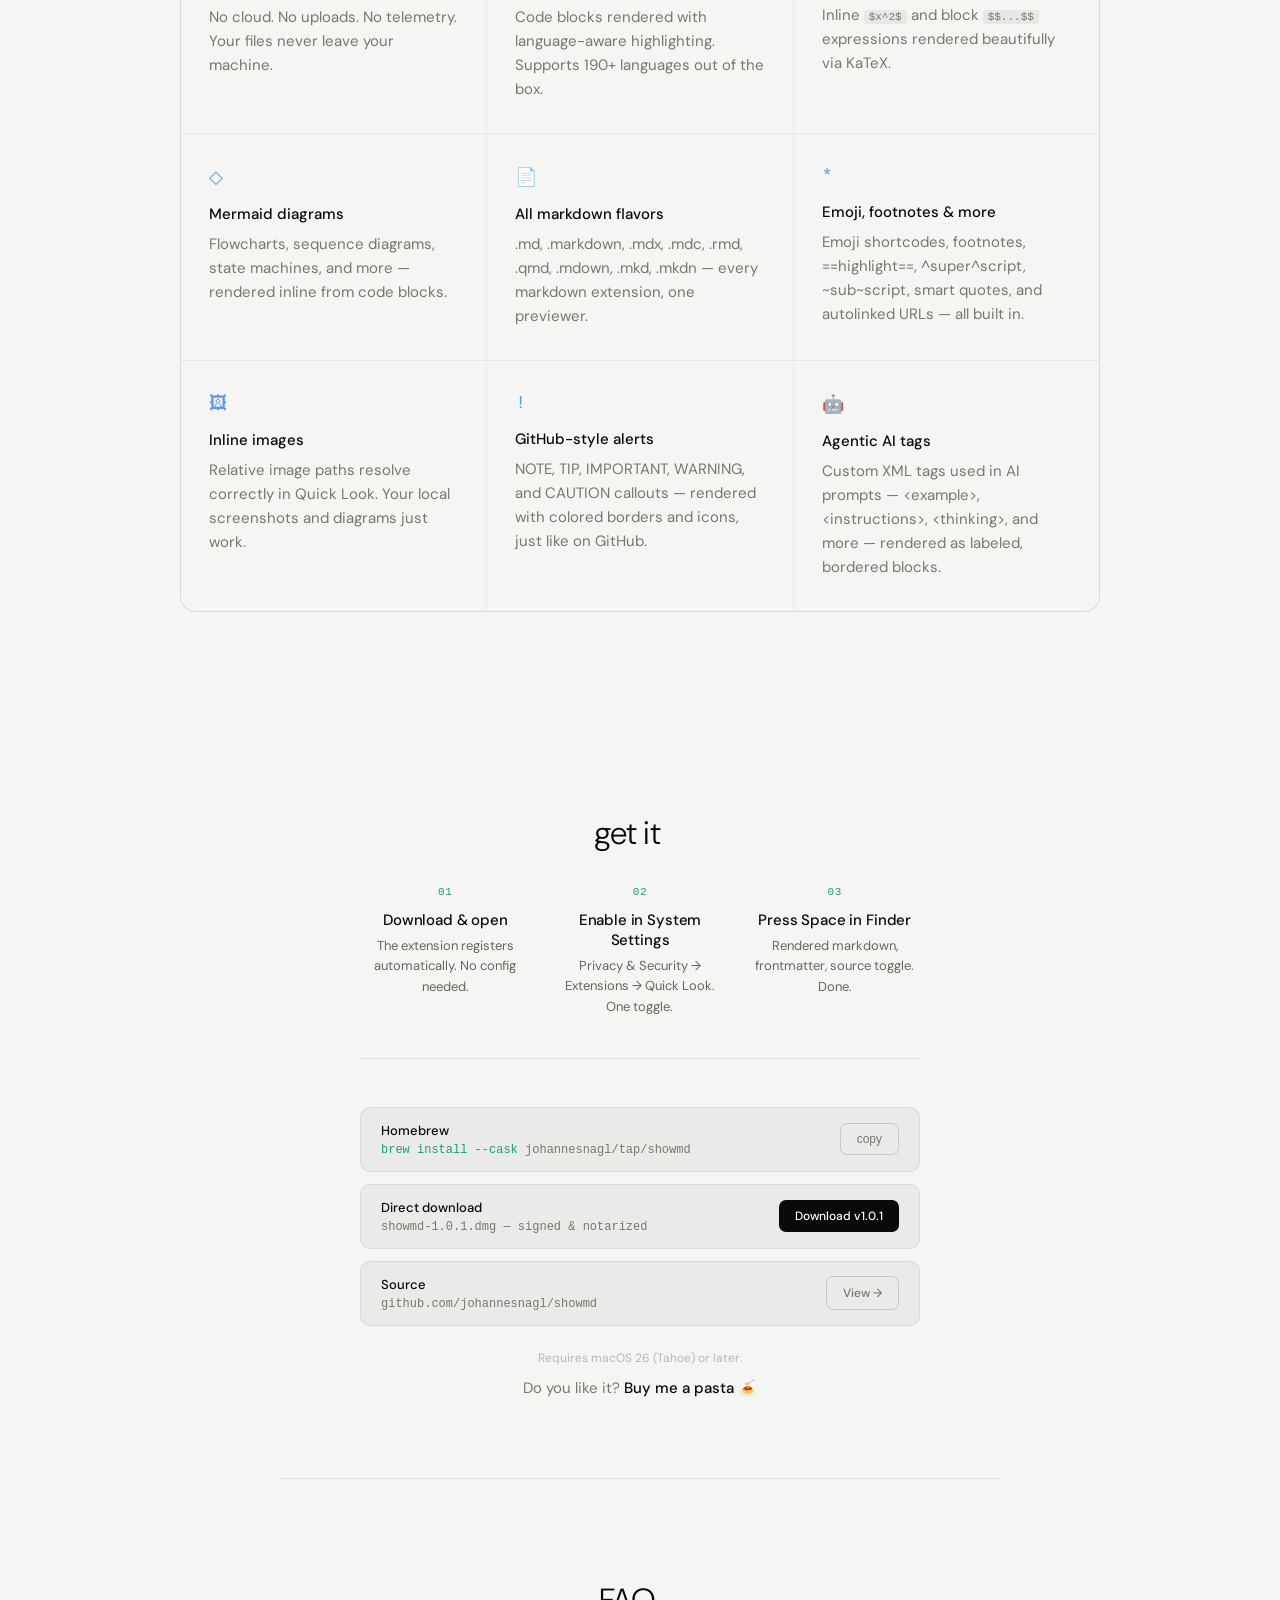
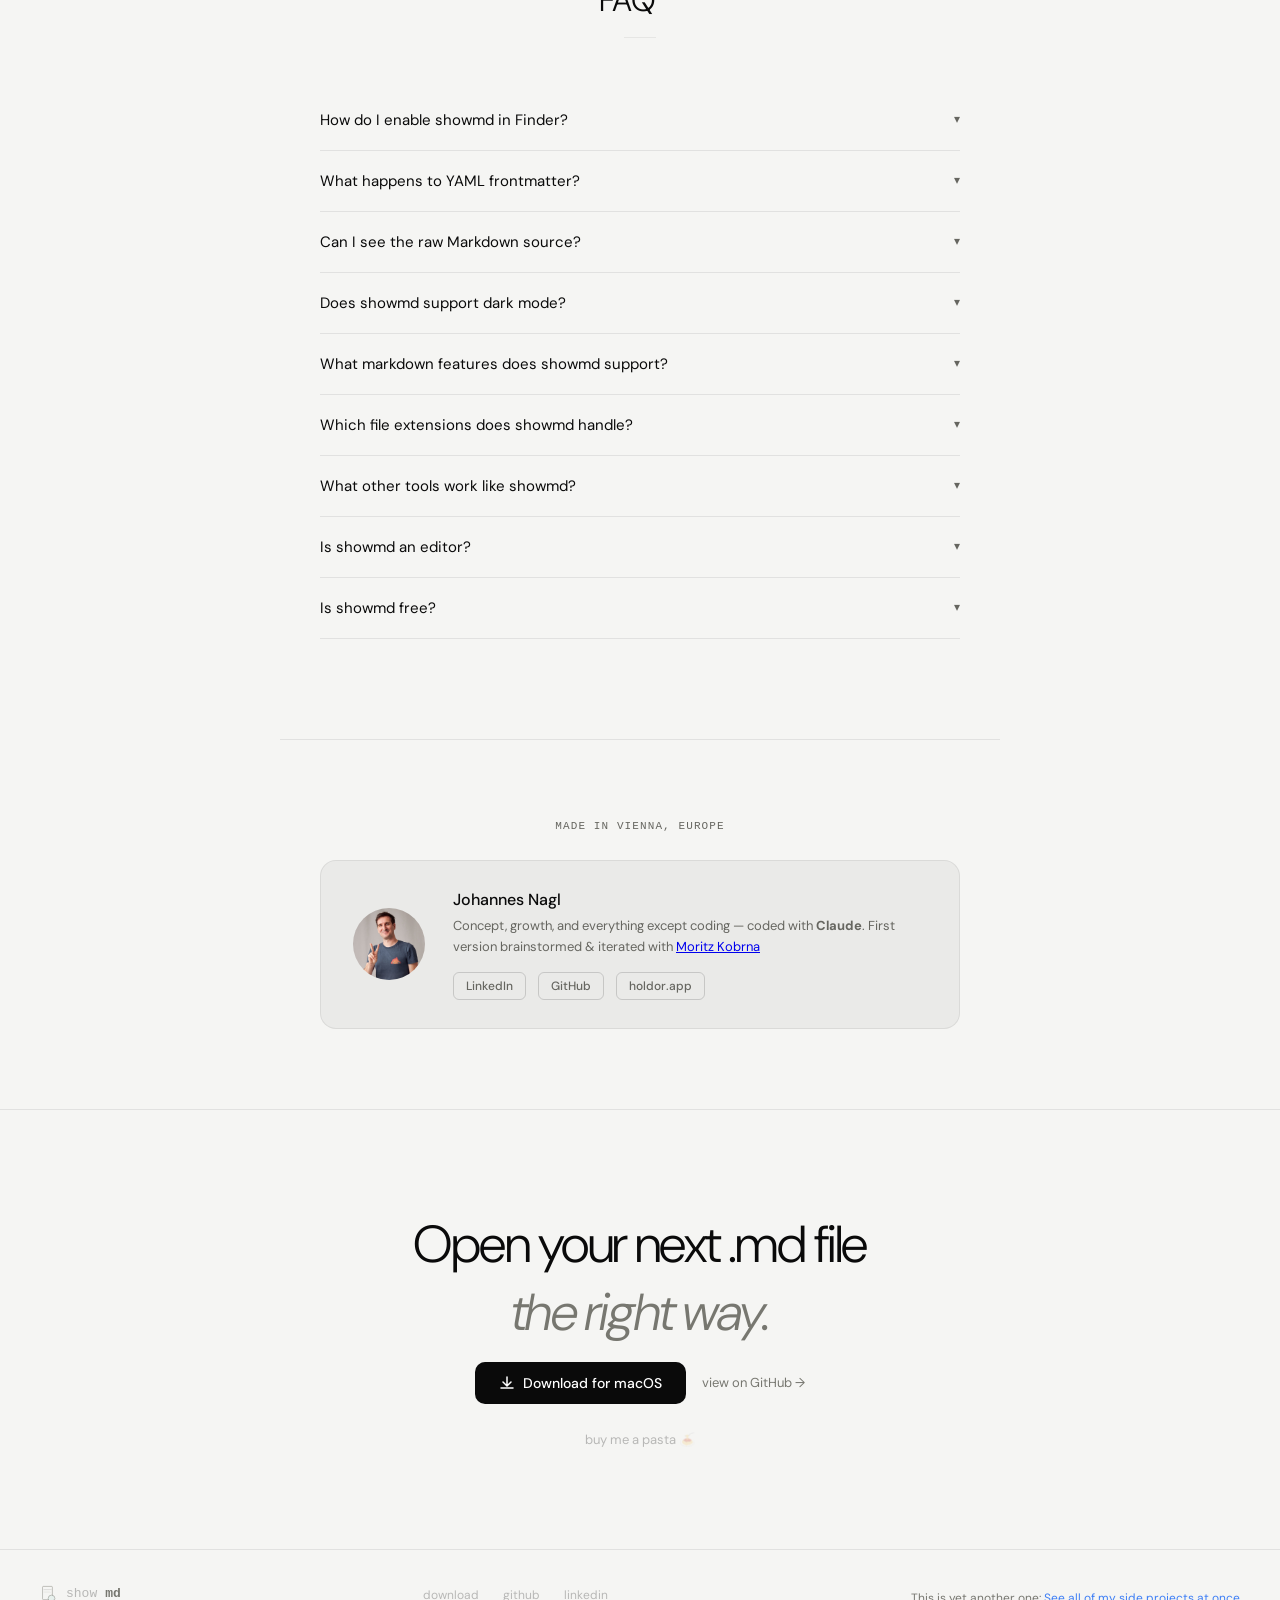
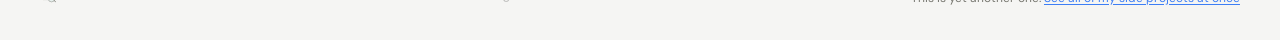
==== commit 82bf7011: "Surface macOS 26 (Tahoe) requirement clearly Fixes #2 — the minimum macOS version wasn't visible on " ====
--- a/docs/index.html
+++ b/docs/index.html
@@ -56,7 +56,7 @@
   "@context": "https://schema.org",
   "@type": "SoftwareApplication",
   "name": "showmd",
-  "operatingSystem": "macOS 13+",
+  "operatingSystem": "macOS 26 (Tahoe) or later",
   "applicationCategory": "DeveloperApplication",
   "description": "A free, native macOS Quick Look extension that renders Markdown files beautifully. Parses YAML frontmatter into a collapsible metadata table, supports rendered and source views, and respects system dark mode.",
   "url": "https://showmd.yetanother.one",
@@ -816,9 +816,16 @@
 
   .install-btn.ghost:hover { color: var(--fg); border-color: var(--fg-muted); }
 
+  .install-hint {
+    text-align: center;
+    margin-top: 24px;
+    font-size: 12px;
+    color: var(--fg-subtle);
+  }
+
   .install-pasta {
     text-align: center;
-    margin-top: 32px;
+    margin-top: 12px;
     font-size: 15px;
     color: var(--muted);
   }
@@ -1597,7 +1604,7 @@
       </a>
       <a href="#features" class="btn-secondary">see what it does →</a>
     </div>
-    <p class="hero-hint">Open source, free</p>
+    <p class="hero-hint">Open source, free — requires macOS 26 (Tahoe)</p>
     <p class="hero-ph-badge">
       <a href="https://www.producthunt.com/products/showmd-ai-markdown-quicklook-preview?embed=true&amp;utm_source=badge-featured&amp;utm_medium=badge&amp;utm_campaign=badge-showmd" target="_blank" rel="noopener noreferrer"><img alt="showmd - Markdown was never meant to be previewed plain text | Product Hunt" width="250" height="54" src="https://api.producthunt.com/widgets/embed-image/v1/featured.svg?post_id=1122175&amp;theme=light&amp;t=1776067583855"></a>
     </p>
@@ -1924,7 +1931,7 @@
       <div class="install-row">
         <div class="install-row-left">
           <div class="install-method">Homebrew</div>
-          <div class="install-cmd"><em>brew tap</em> johannesnagl/tap <em>&amp;&amp; brew install --cask</em> showmd</div>
+          <div class="install-cmd"><em>brew install --cask</em> johannesnagl/tap/showmd</div>
         </div>
         <button class="install-btn ghost" id="copy-brew">copy</button>
       </div>
@@ -1943,6 +1950,7 @@
         <a href="https://github.com/johannesnagl/showmd" class="install-btn ghost" rel="noopener" target="_blank">View →</a>
       </div>
     </div>
+    <p class="install-hint">Requires macOS 26 (Tahoe) or later.</p>
     <p class="install-pasta">Do you like it? <a href="https://paypal.me/jollife" rel="noopener" target="_blank">Buy me a pasta 🍝</a></p>
   </section>
 
@@ -2090,7 +2098,7 @@
   var brewBtn = document.getElementById('copy-brew');
   if (brewBtn) {
     brewBtn.addEventListener('click', function() {
-      navigator.clipboard.writeText('brew tap johannesnagl/tap && brew install --cask showmd').then(function() {
+      navigator.clipboard.writeText('brew install --cask johannesnagl/tap/showmd').then(function() {
         brewBtn.textContent = 'copied!';
         setTimeout(function() { brewBtn.textContent = 'copy'; }, 2000);
       }).catch(function() {
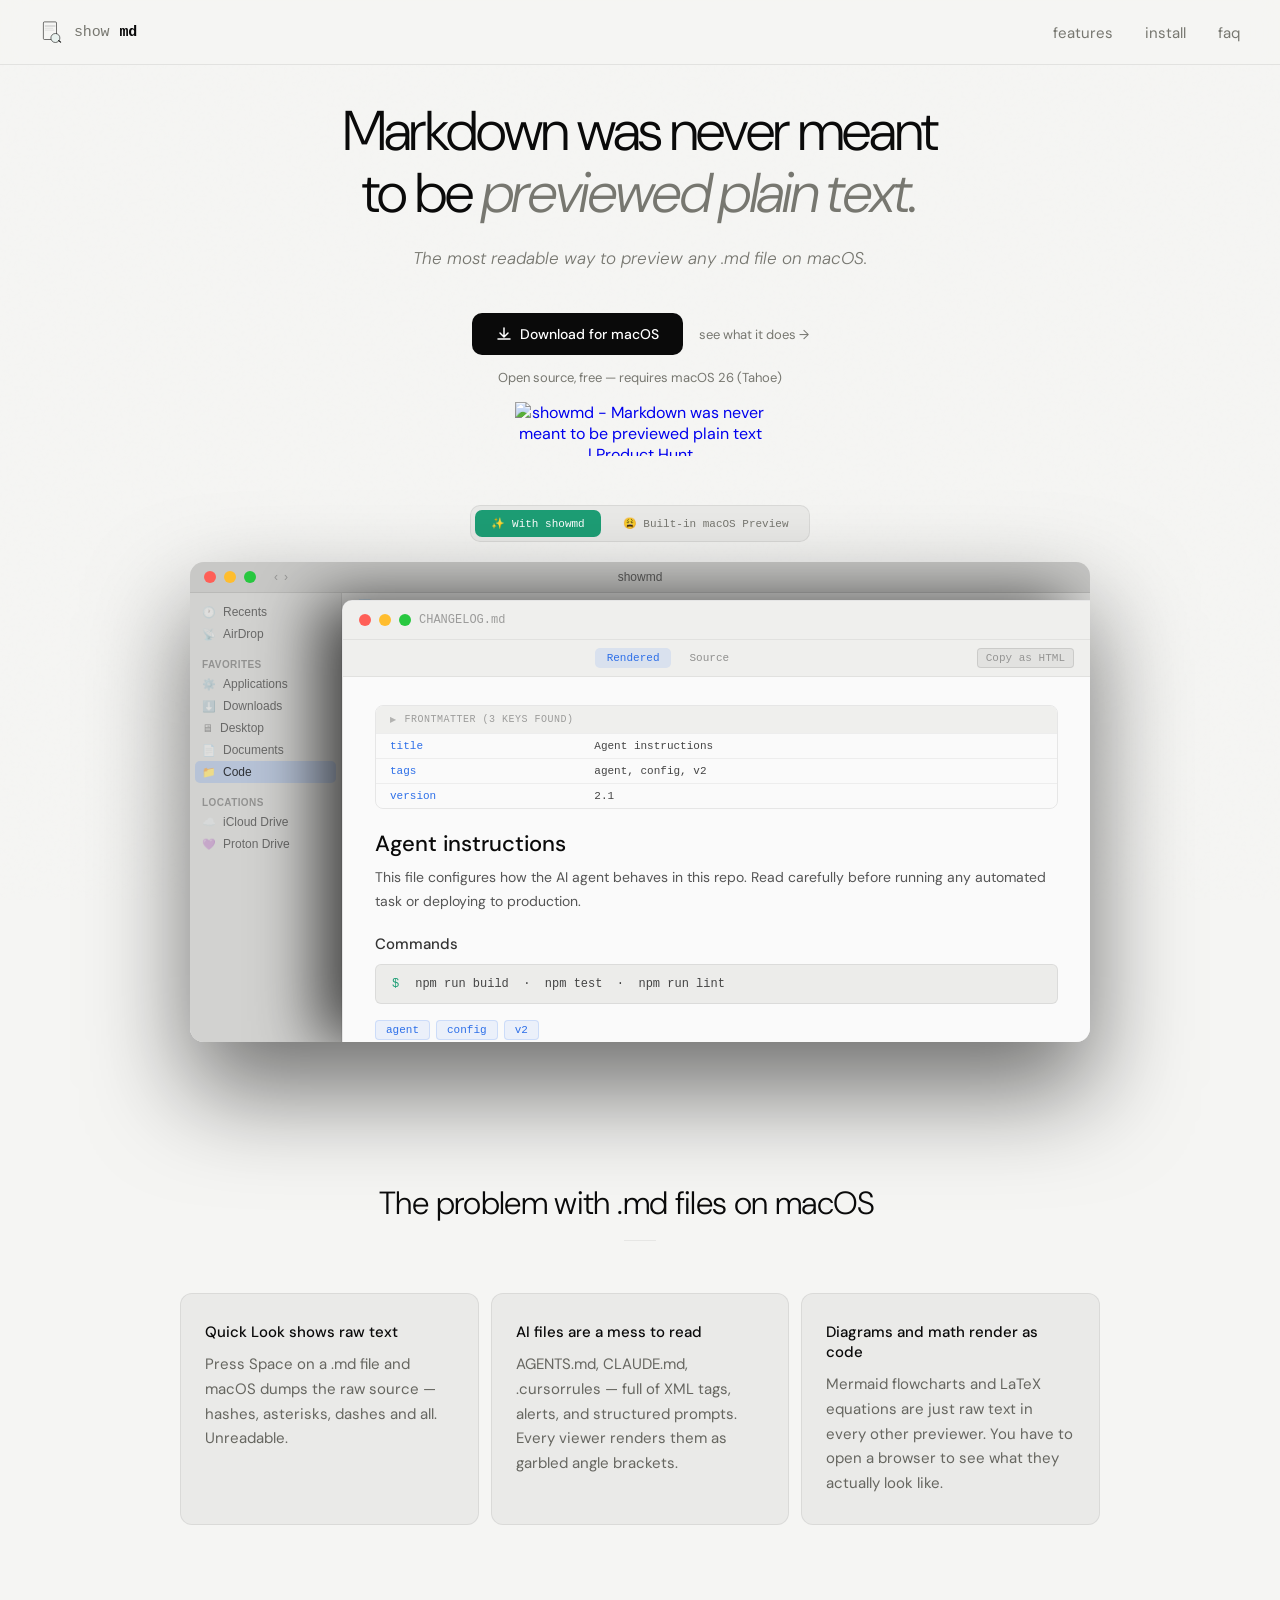
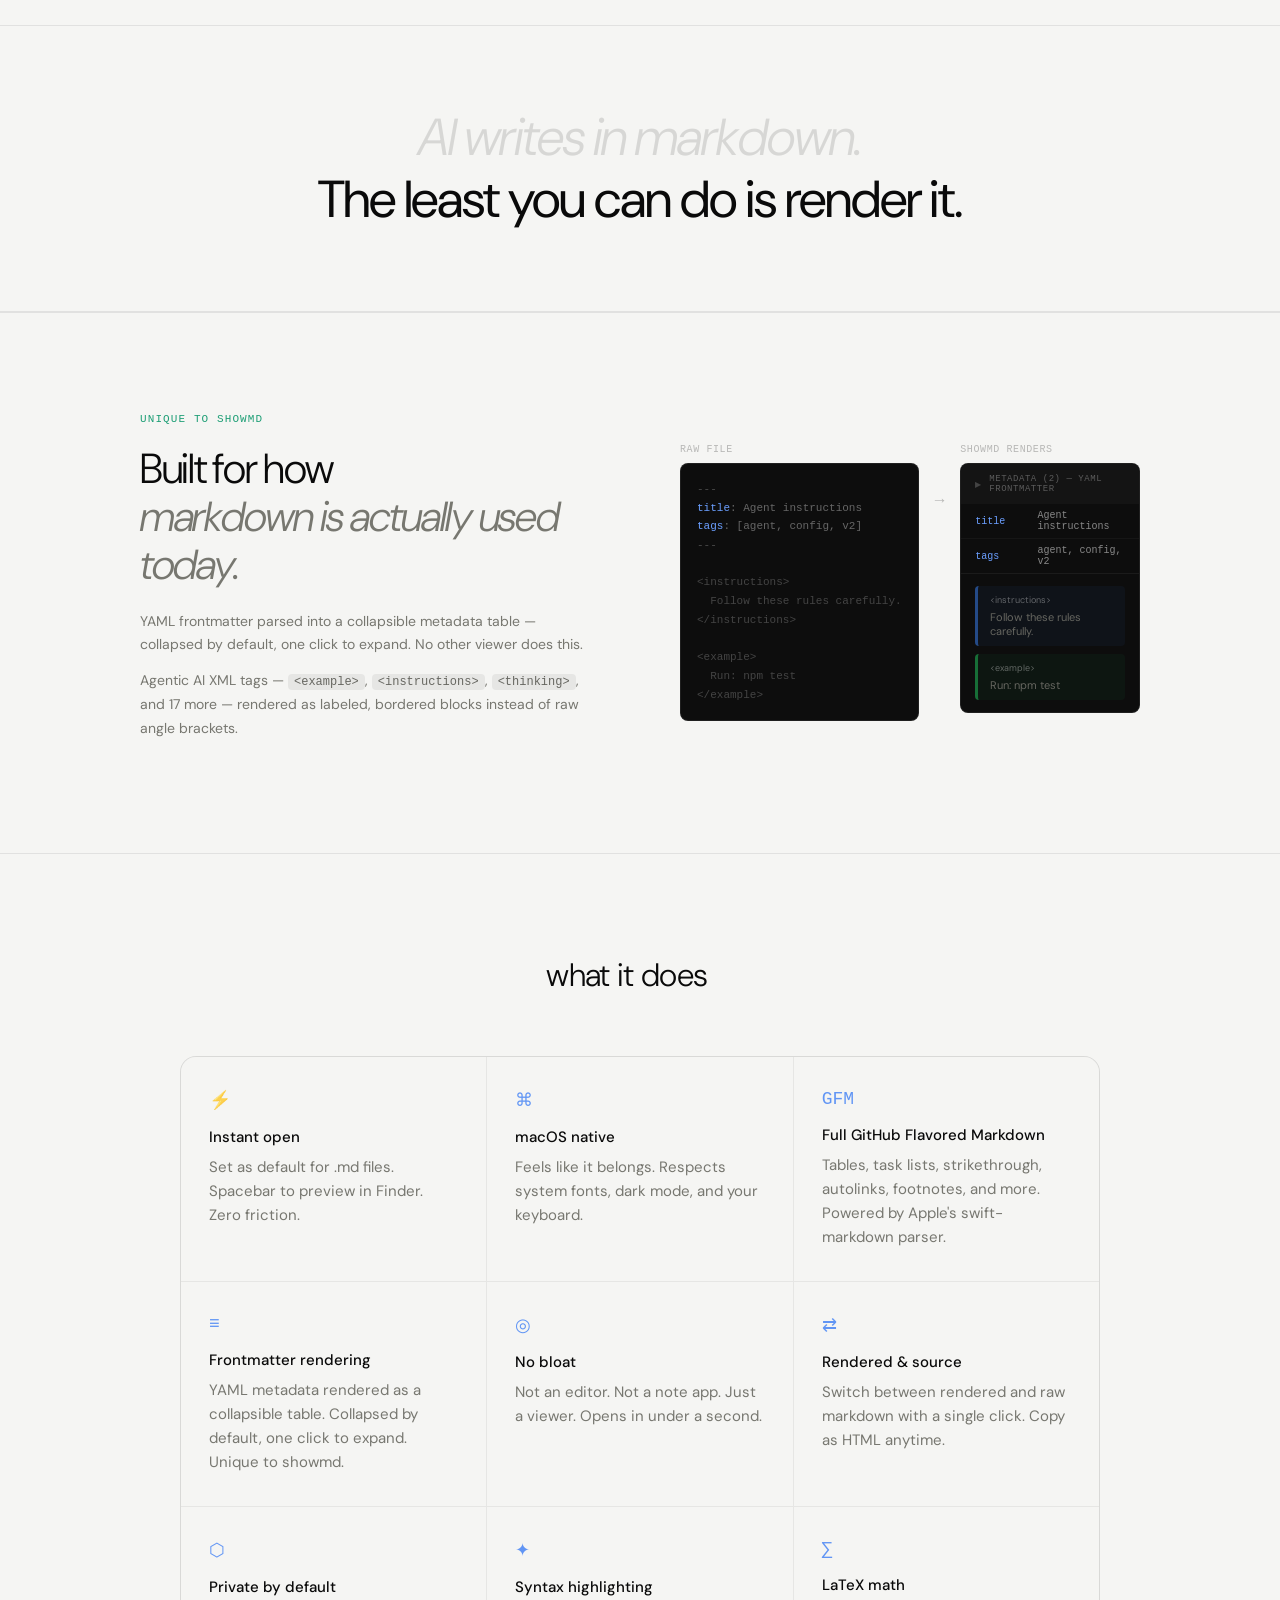
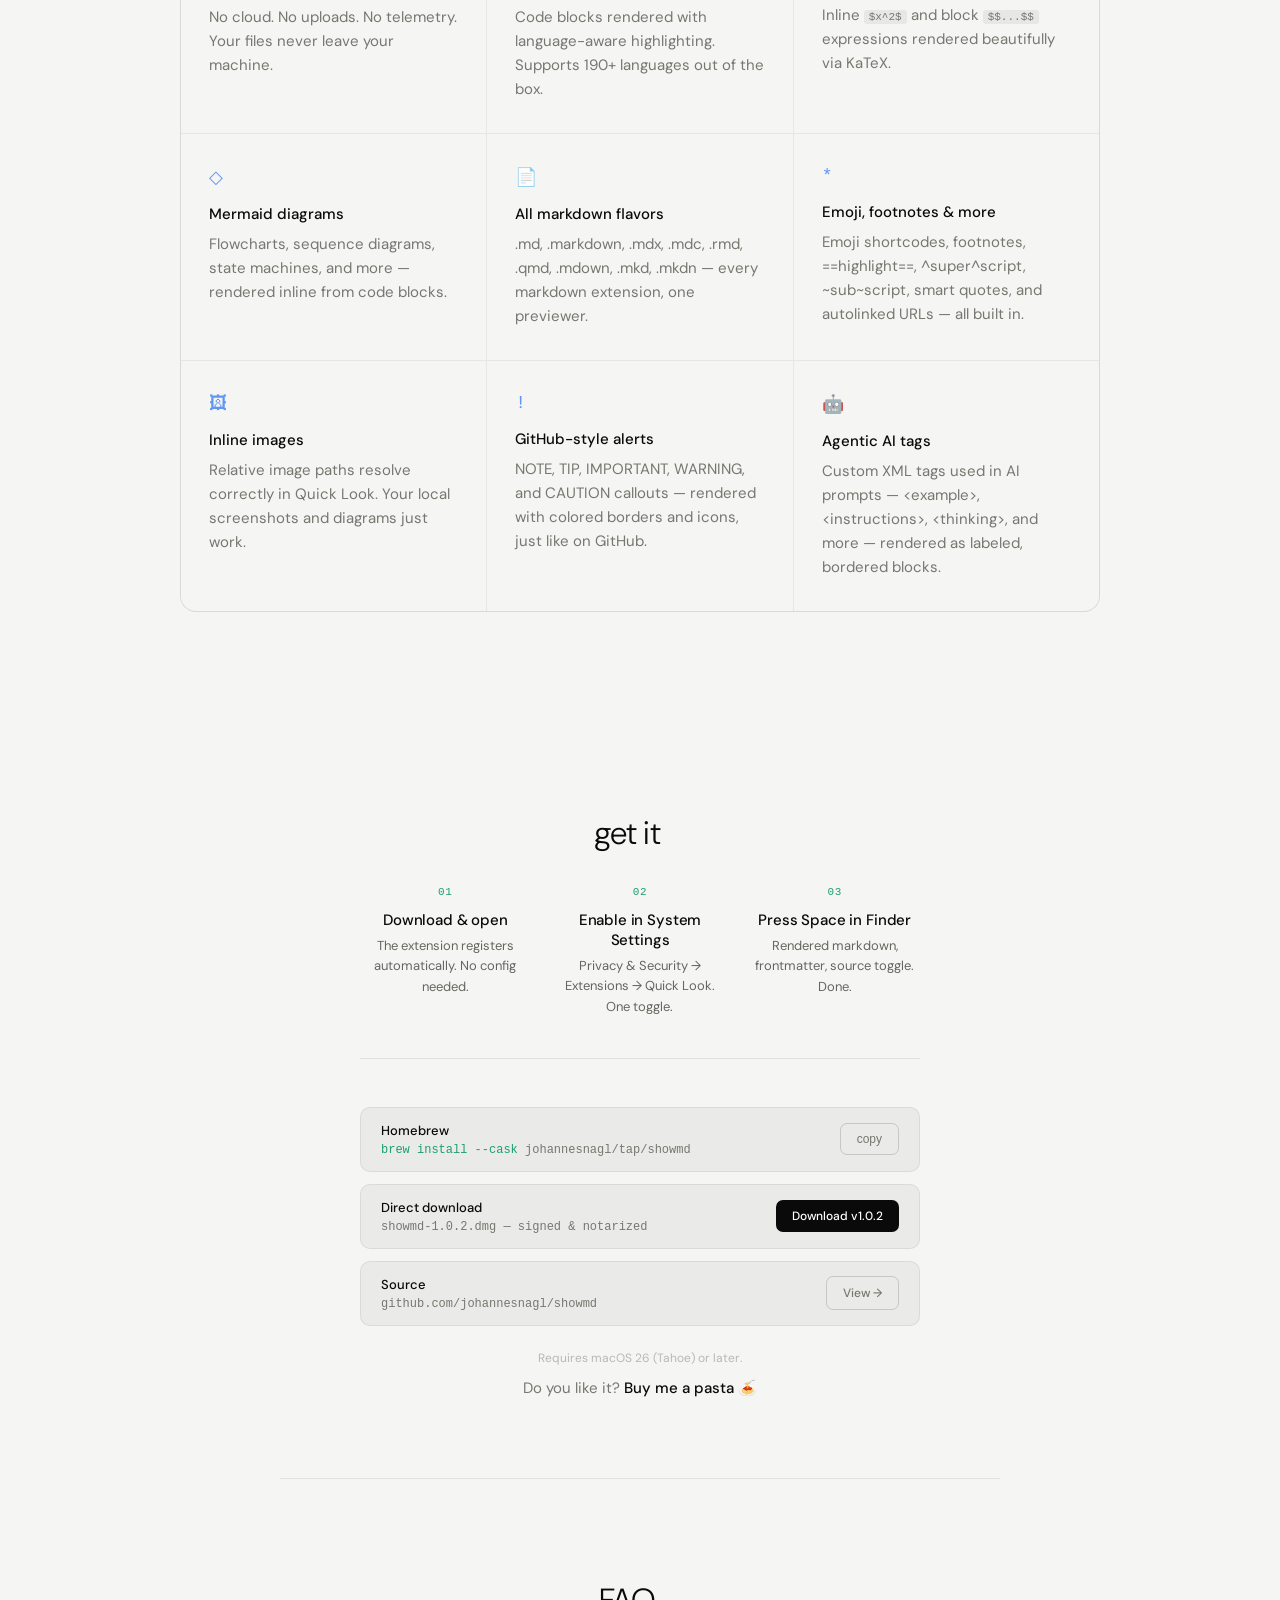
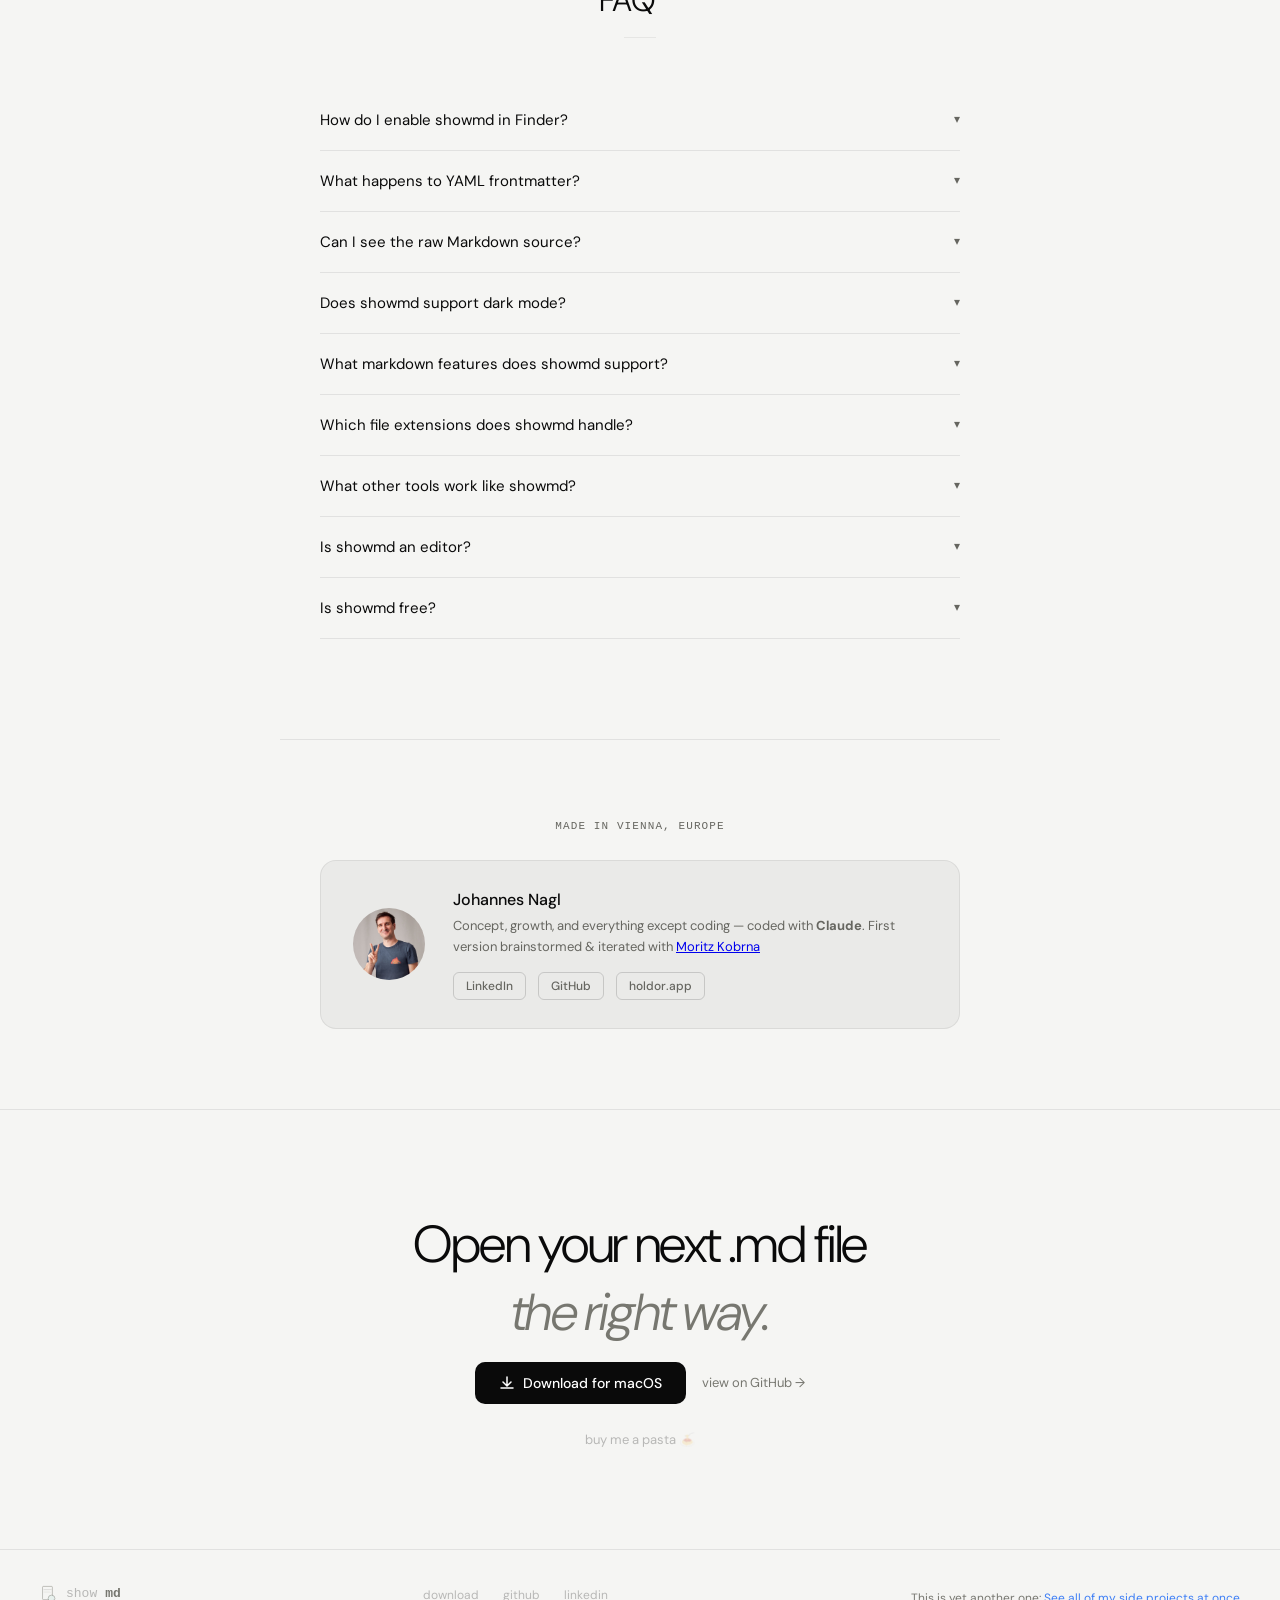
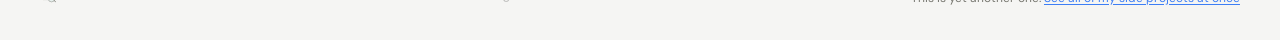
==== commit 3616c034: "Bump version to 1.0.2 Co-Authored-By: Claude Opus 4.6 <noreply@anthropic.com>" ====
--- a/docs/index.html
+++ b/docs/index.html
@@ -1938,9 +1938,9 @@
       <div class="install-row">
         <div class="install-row-left">
           <div class="install-method">Direct download</div>
-          <div class="install-cmd">showmd-1.0.1.dmg — signed &amp; notarized</div>
+          <div class="install-cmd">showmd-1.0.2.dmg — signed &amp; notarized</div>
         </div>
-        <a href="https://github.com/johannesnagl/showmd/releases/download/v1.0.1/showmd-1.0.1.dmg" class="install-btn" rel="noopener" target="_blank">Download v1.0.1</a>
+        <a href="https://github.com/johannesnagl/showmd/releases/download/v1.0.2/showmd-1.0.2.dmg" class="install-btn" rel="noopener" target="_blank">Download v1.0.2</a>
       </div>
       <div class="install-row">
         <div class="install-row-left">
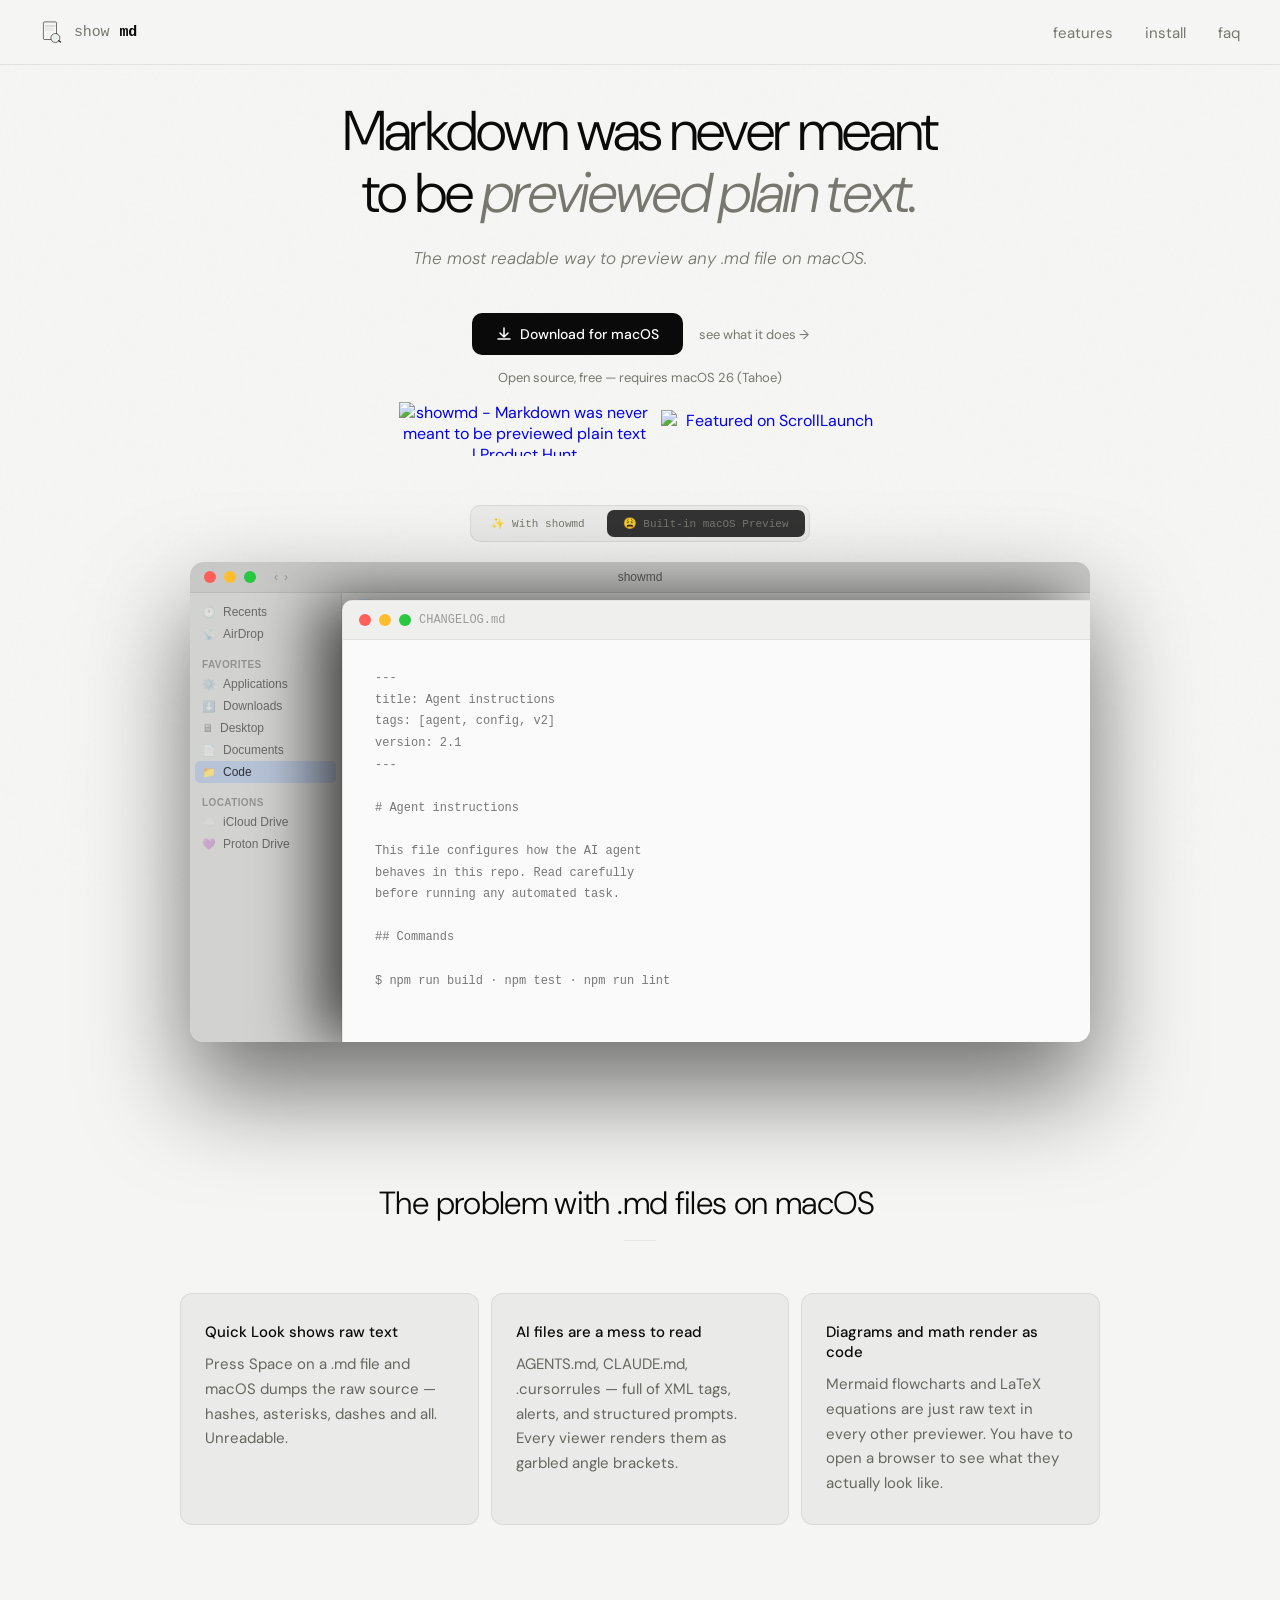
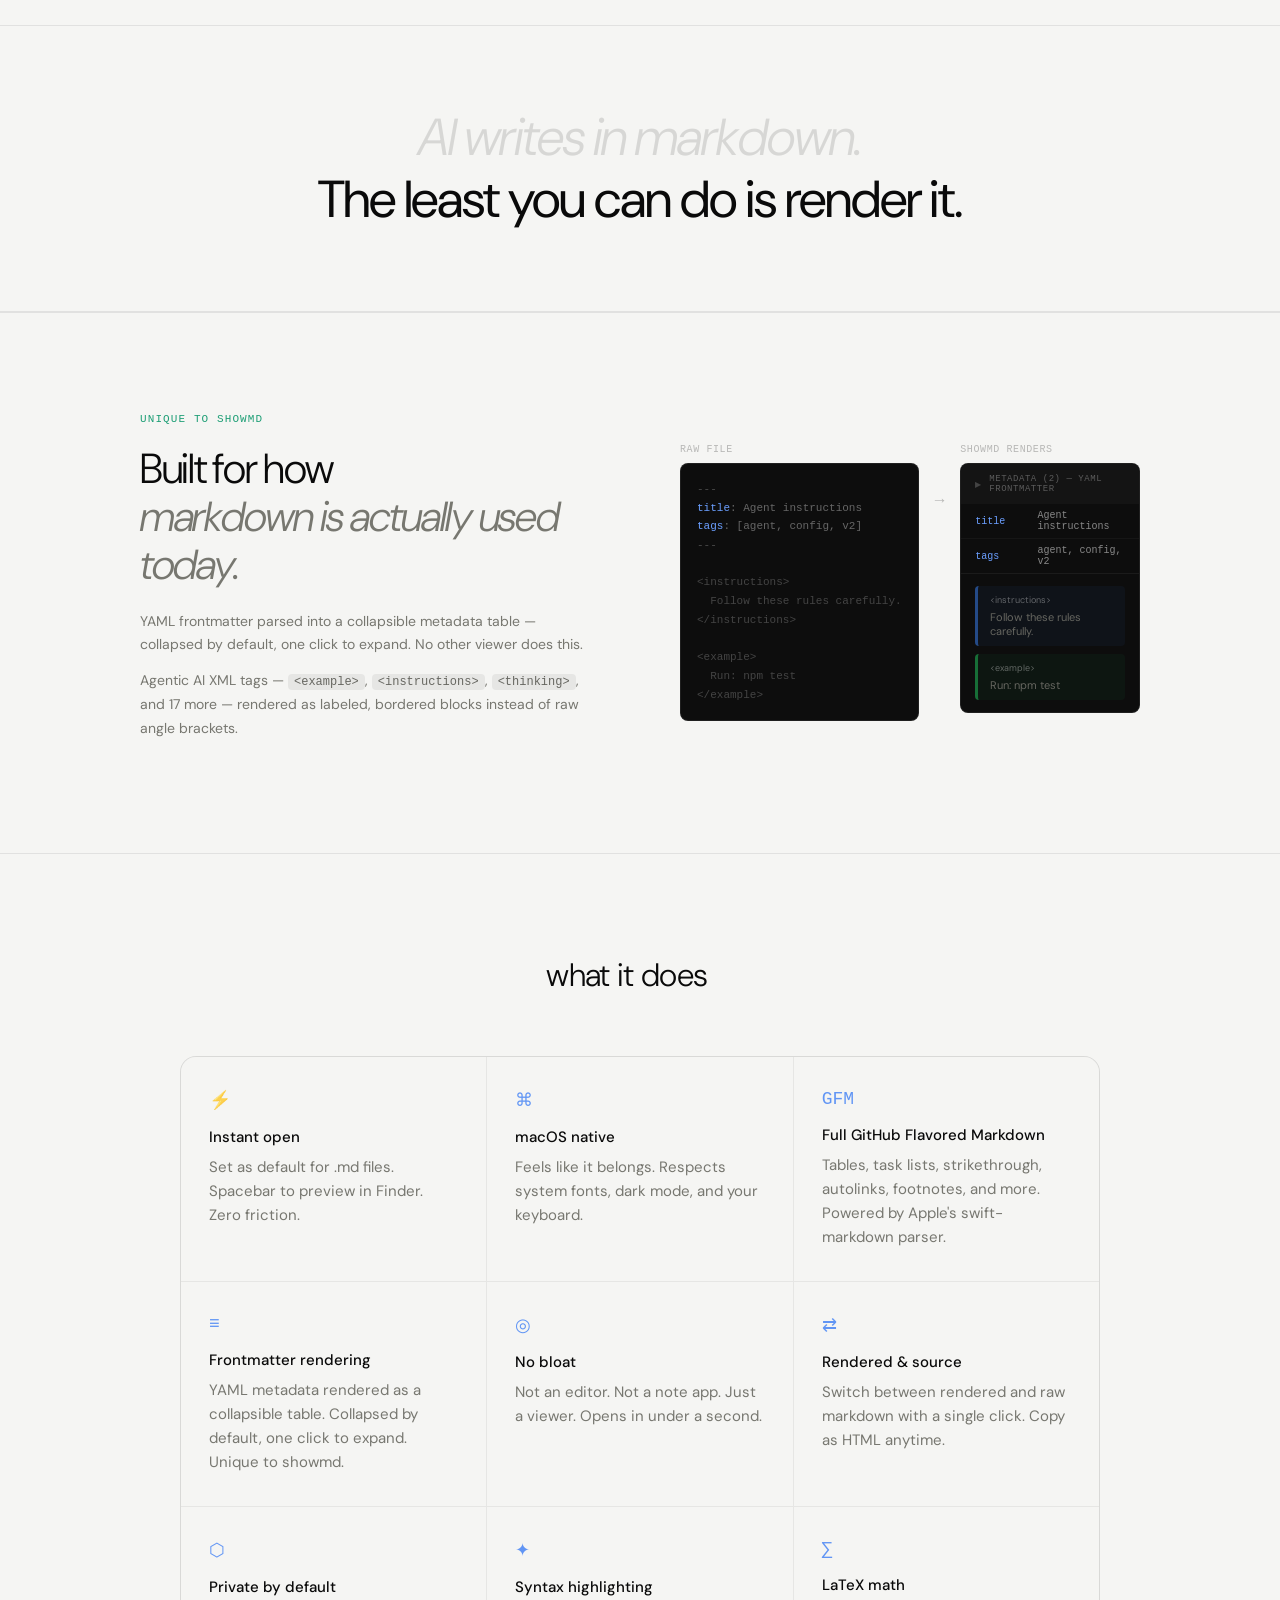
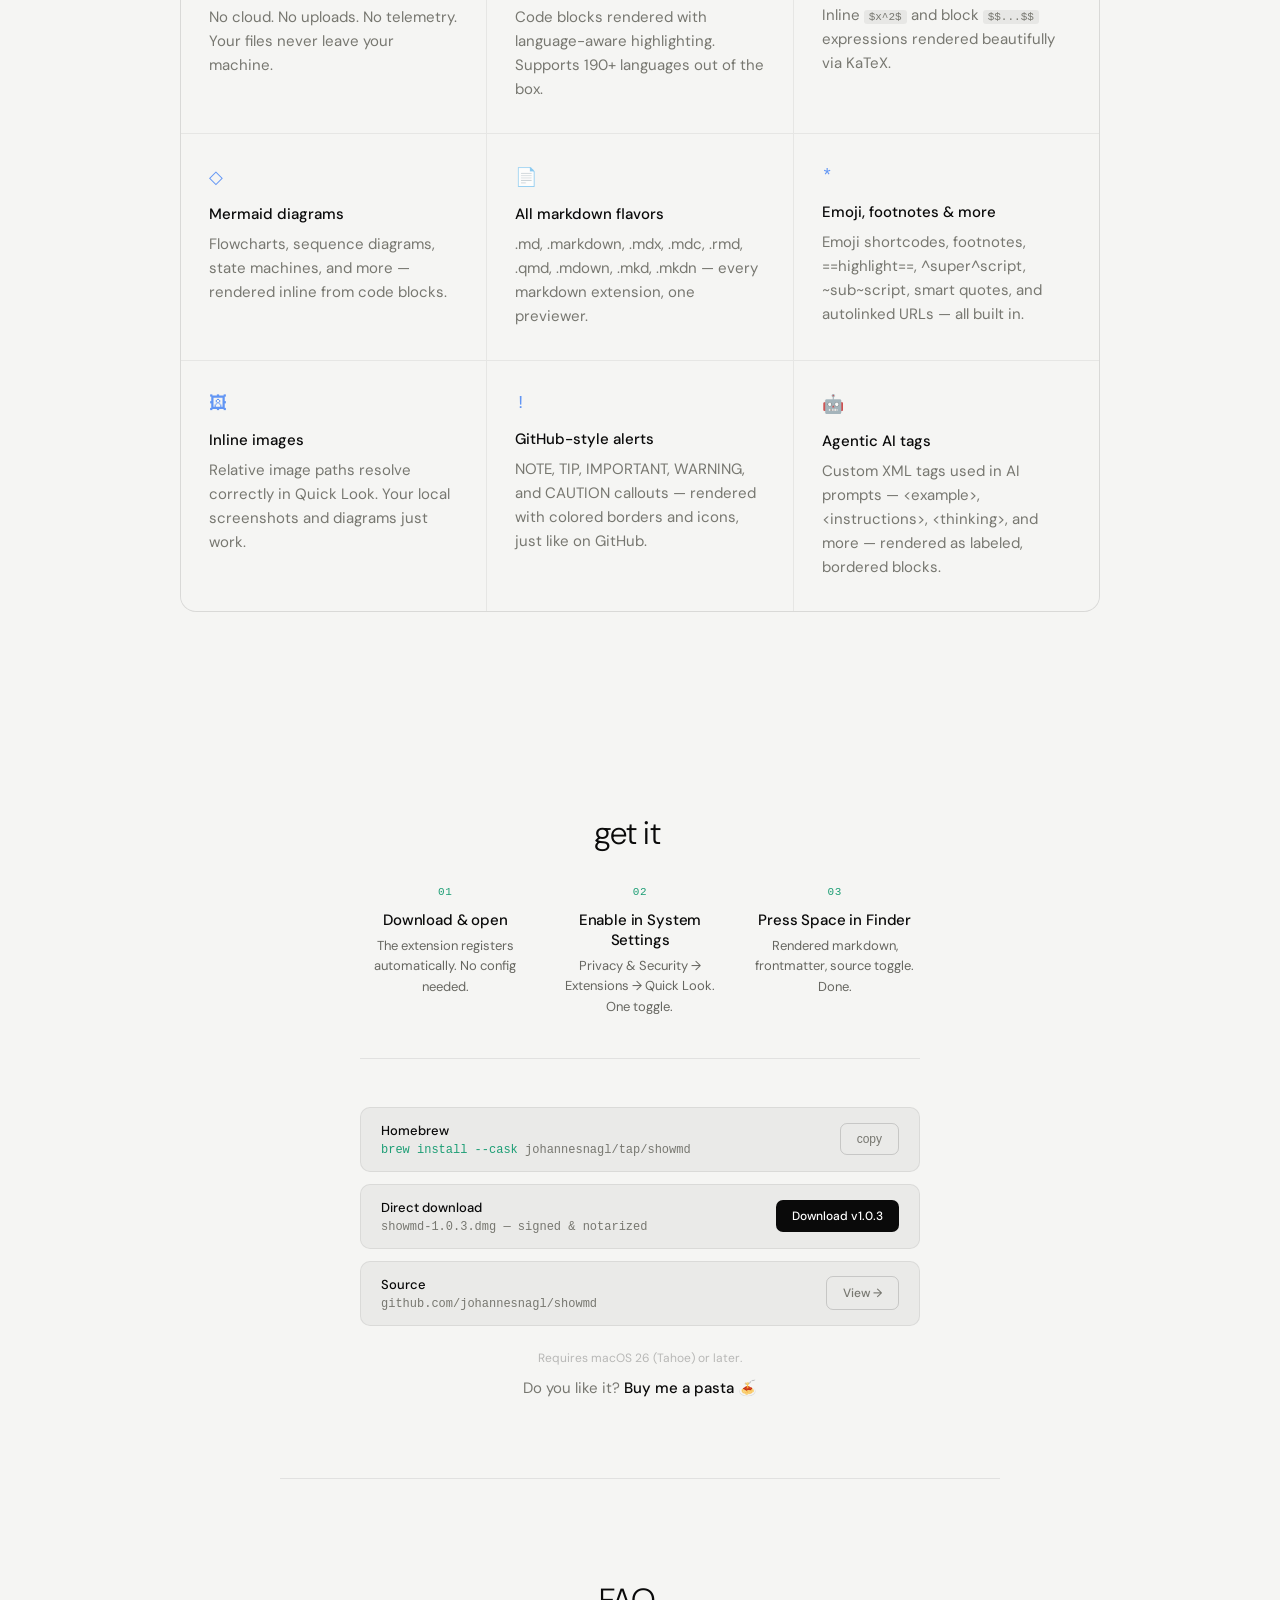
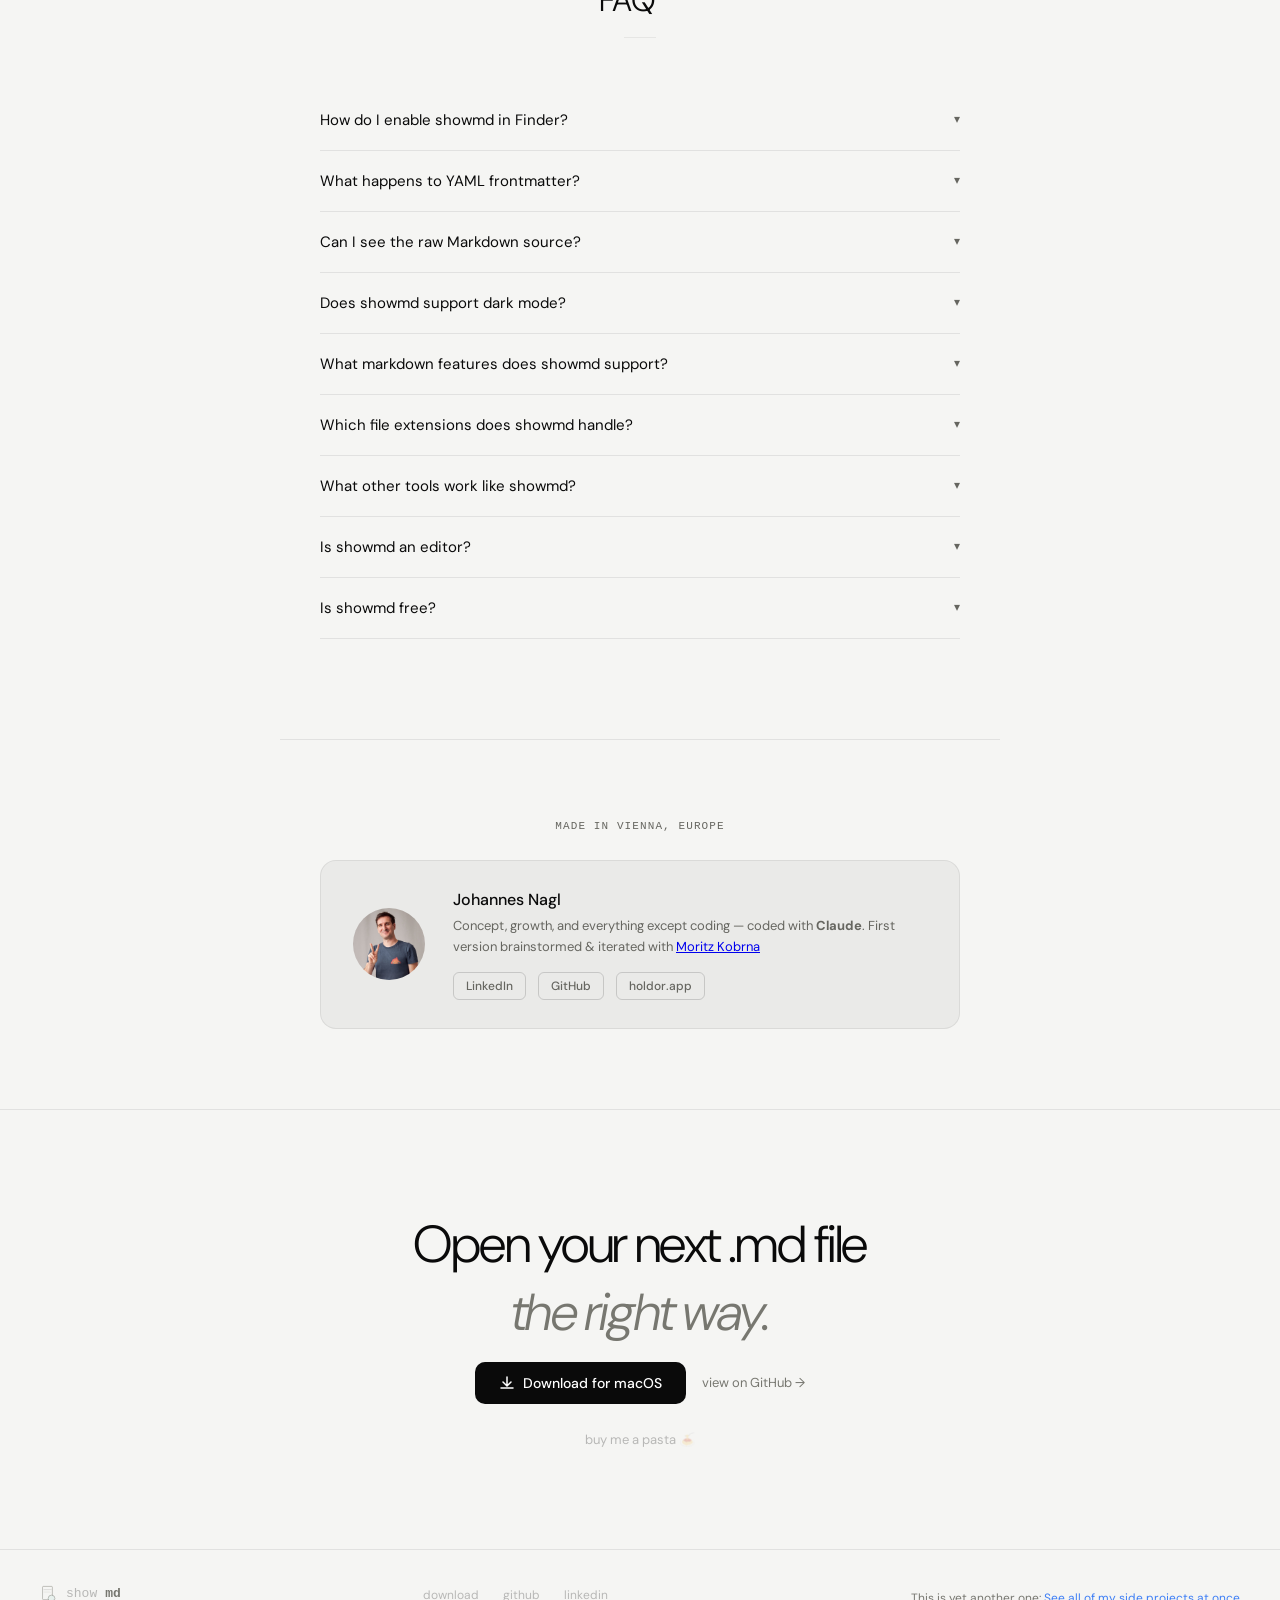
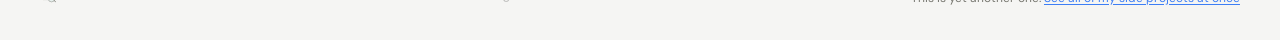
==== commit 0c4c0358: "Bump version to 1.0.3 Co-Authored-By: Claude Opus 4.6 <noreply@anthropic.com>" ====
--- a/docs/index.html
+++ b/docs/index.html
@@ -332,12 +332,17 @@
     animation: fadeUp 0.7s 0.65s forwards;
   }
 
-  .hero-ph-badge {
+  .hero-badges {
     margin-top: 16px;
+    display: flex;
+    align-items: center;
+    justify-content: center;
+    gap: 12px;
+    flex-wrap: wrap;
     opacity: 0;
     animation: fadeUp 0.7s 0.8s forwards;
   }
-  .hero-ph-badge img { display: inline-block; }
+  .hero-badges img { display: inline-block; }
 
   .btn-primary {
     font-size: 14px;
@@ -1605,9 +1610,10 @@
       <a href="#features" class="btn-secondary">see what it does →</a>
     </div>
     <p class="hero-hint">Open source, free — requires macOS 26 (Tahoe)</p>
-    <p class="hero-ph-badge">
+    <div class="hero-badges">
       <a href="https://www.producthunt.com/products/showmd-ai-markdown-quicklook-preview?embed=true&amp;utm_source=badge-featured&amp;utm_medium=badge&amp;utm_campaign=badge-showmd" target="_blank" rel="noopener noreferrer"><img alt="showmd - Markdown was never meant to be previewed plain text | Product Hunt" width="250" height="54" src="https://api.producthunt.com/widgets/embed-image/v1/featured.svg?post_id=1122175&amp;theme=light&amp;t=1776067583855"></a>
-    </p>
+      <a href="https://www.scrolllaunch.com/products/showmd?utm_source=badge&amp;utm_medium=embed&amp;utm_campaign=showmd&amp;ref=scrolllaunch" target="_blank" rel="noopener noreferrer"><img src="https://www.scrolllaunch.com/api/badge/showmd" alt="Featured on ScrollLaunch" width="220" height="48" loading="lazy"></a>
+    </div>
 
   </section>
 
@@ -1938,9 +1944,9 @@
       <div class="install-row">
         <div class="install-row-left">
           <div class="install-method">Direct download</div>
-          <div class="install-cmd">showmd-1.0.2.dmg — signed &amp; notarized</div>
+          <div class="install-cmd">showmd-1.0.3.dmg — signed &amp; notarized</div>
         </div>
-        <a href="https://github.com/johannesnagl/showmd/releases/download/v1.0.2/showmd-1.0.2.dmg" class="install-btn" rel="noopener" target="_blank">Download v1.0.2</a>
+        <a href="https://github.com/johannesnagl/showmd/releases/download/v1.0.3/showmd-1.0.3.dmg" class="install-btn" rel="noopener" target="_blank">Download v1.0.3</a>
       </div>
       <div class="install-row">
         <div class="install-row-left">
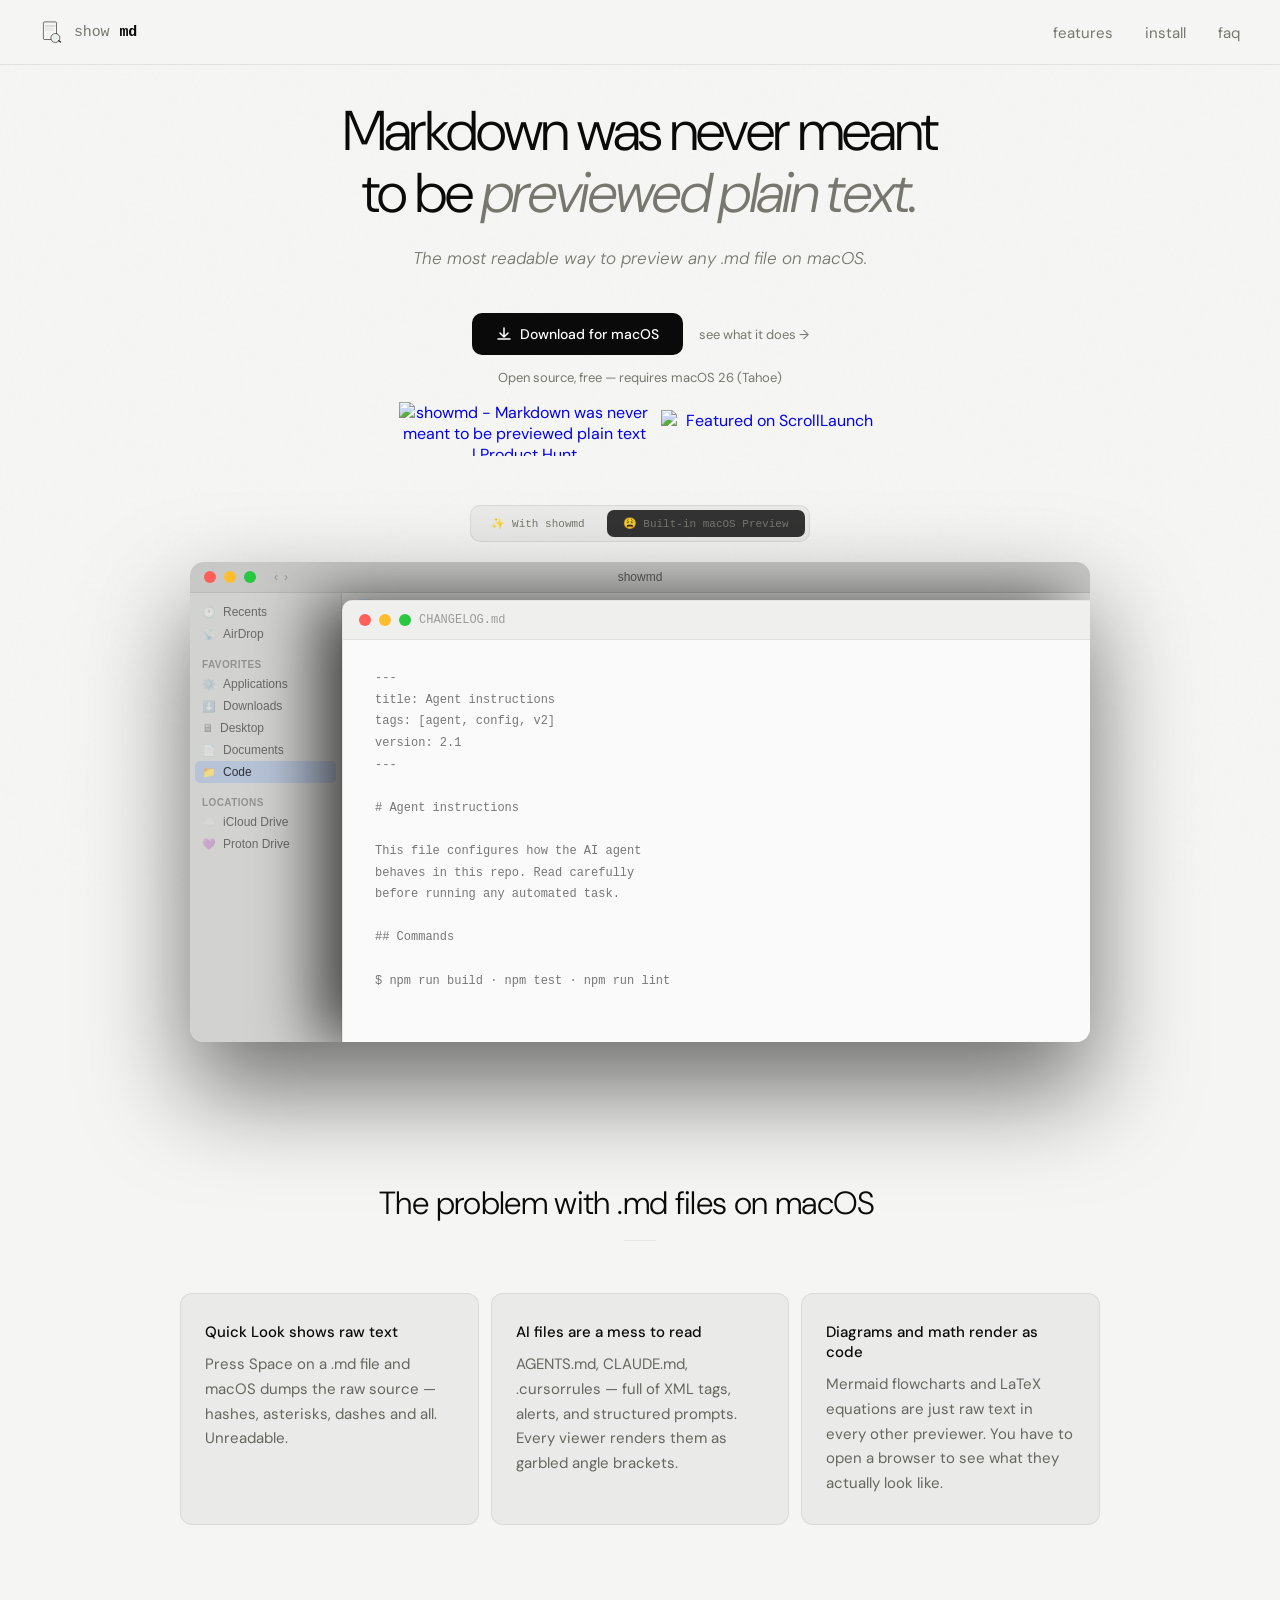
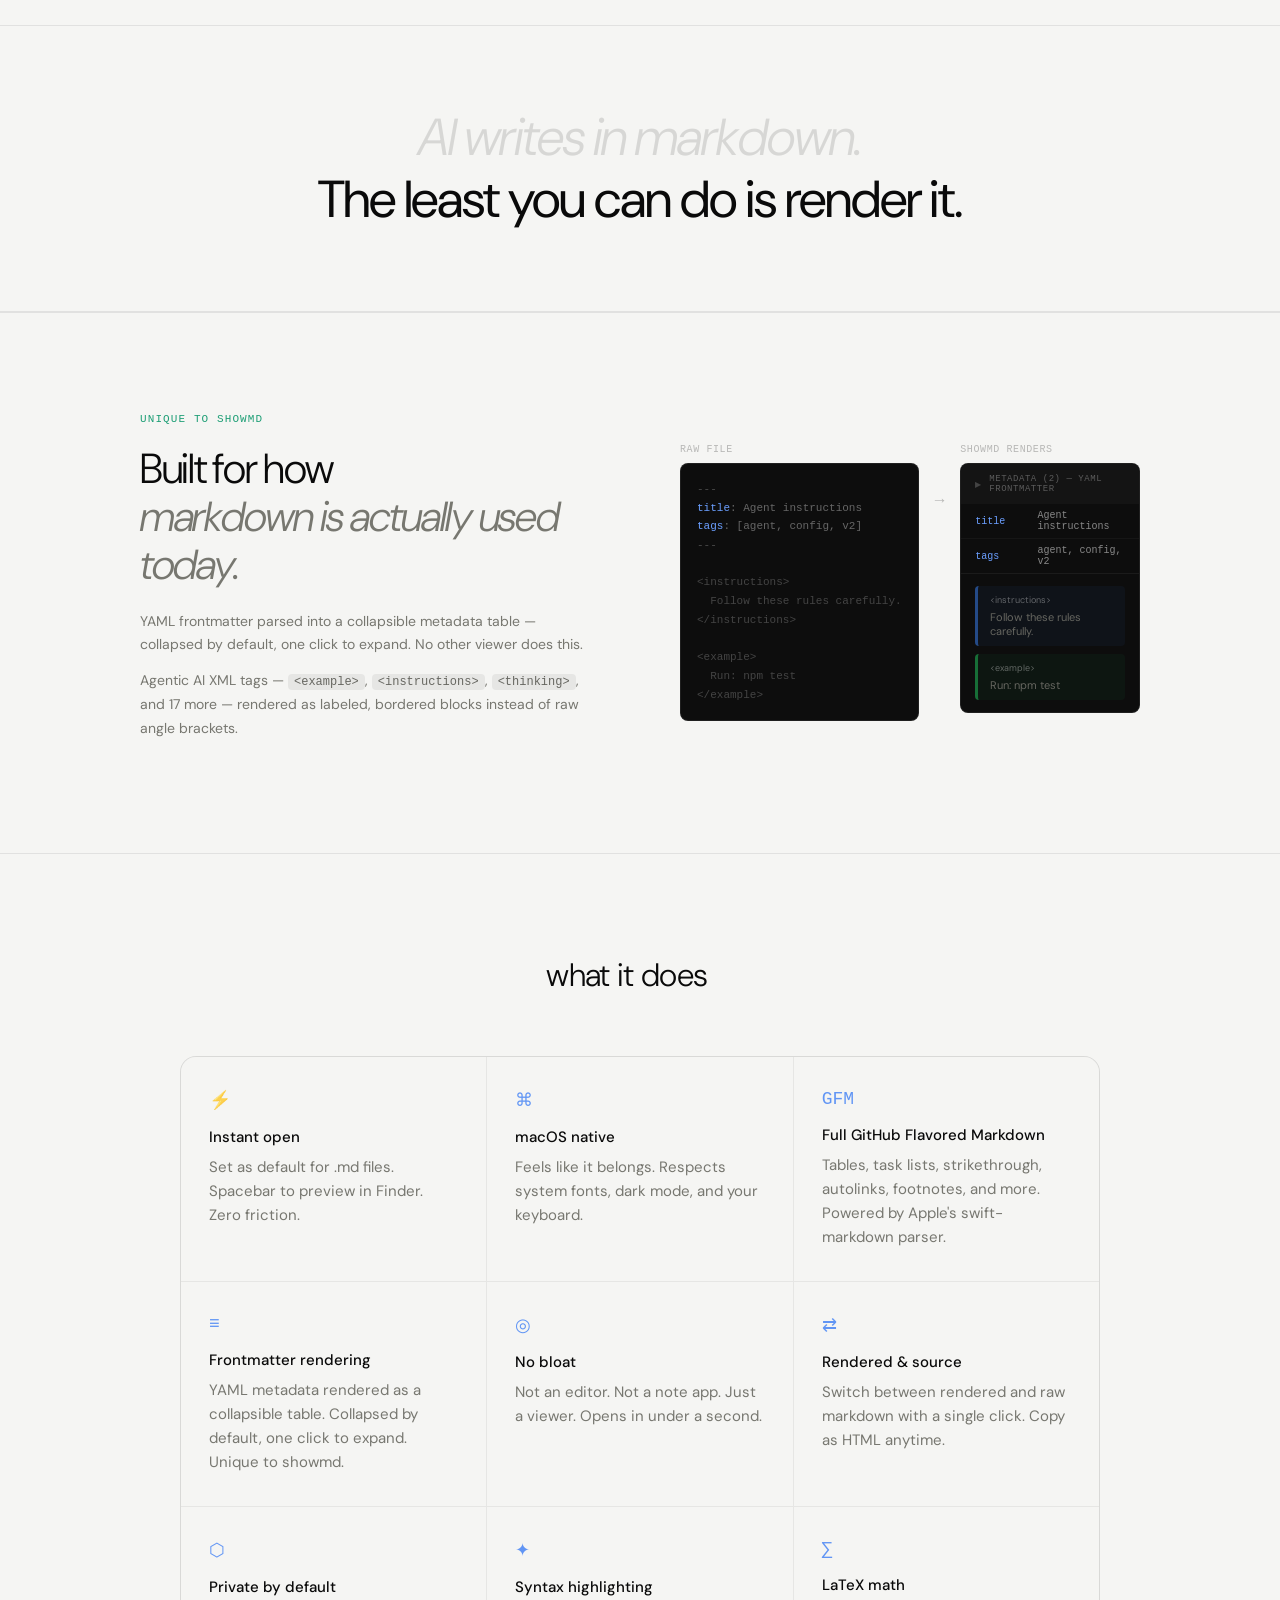
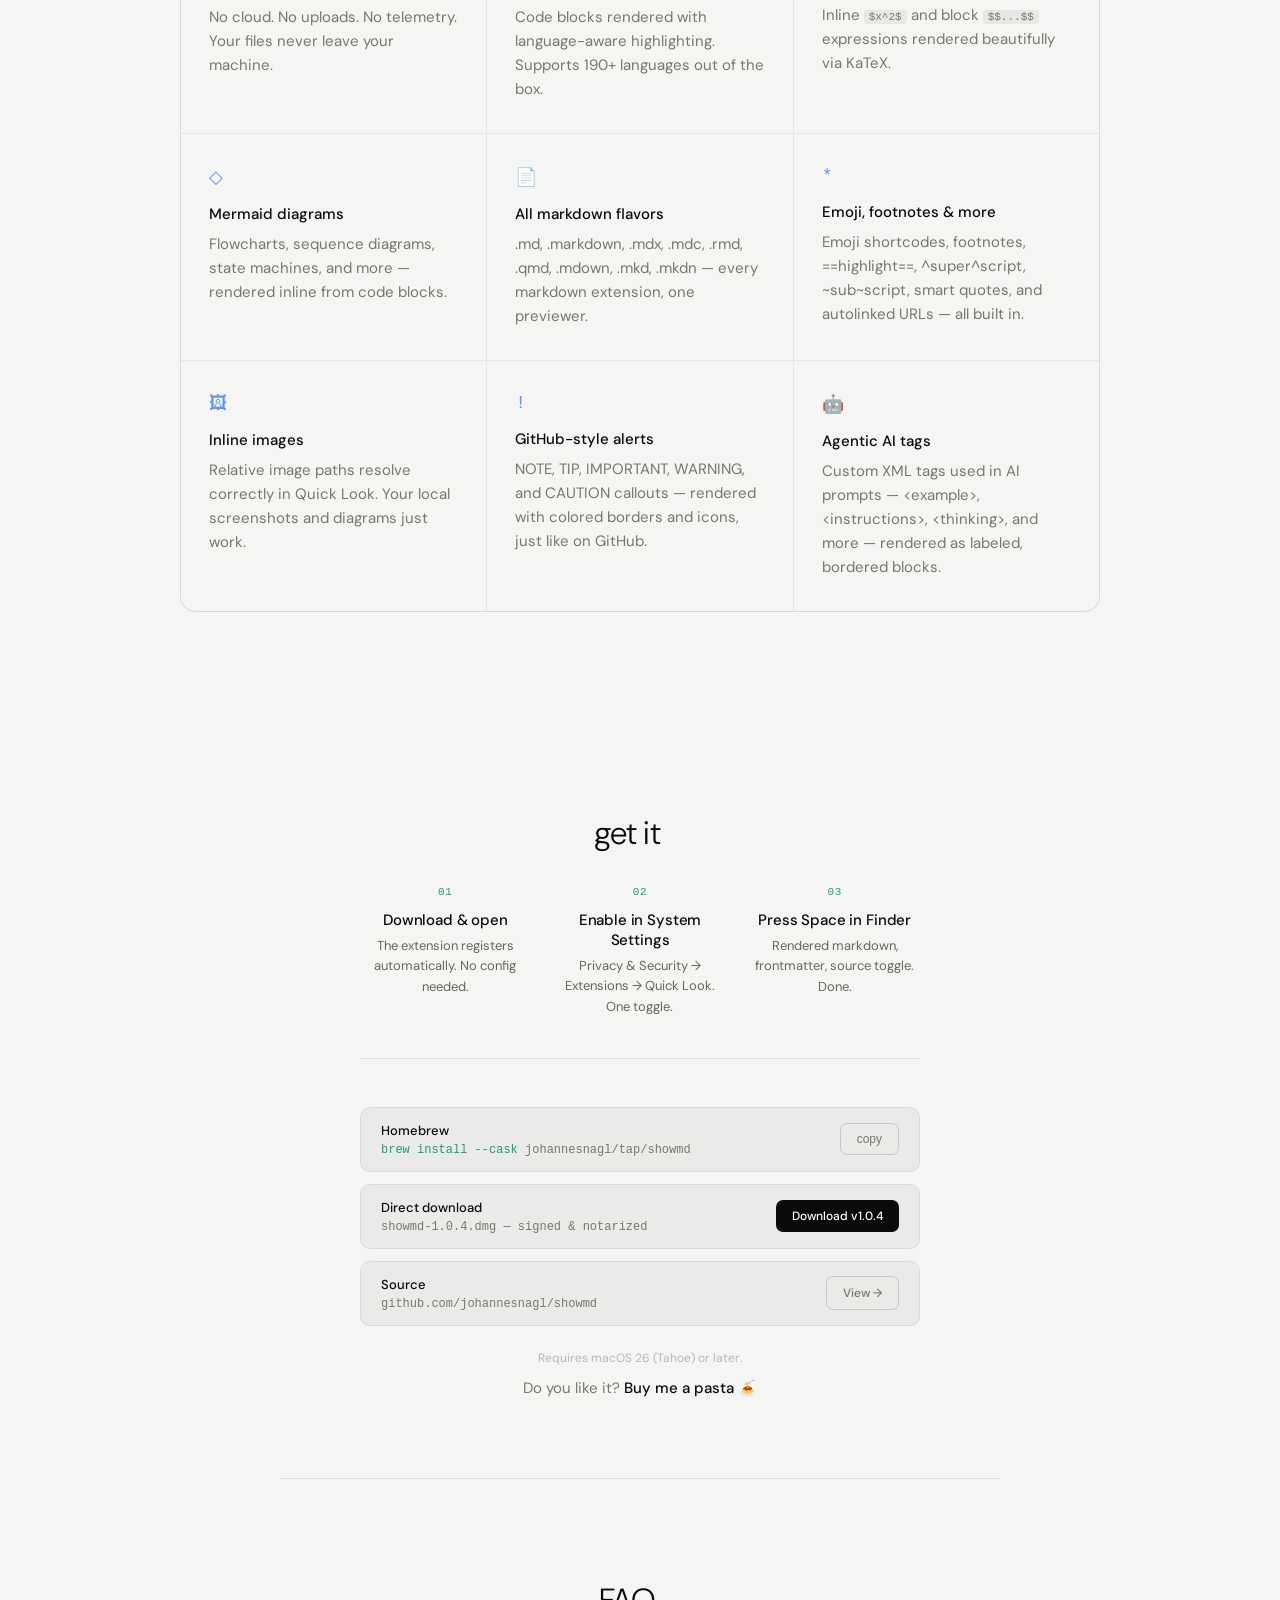
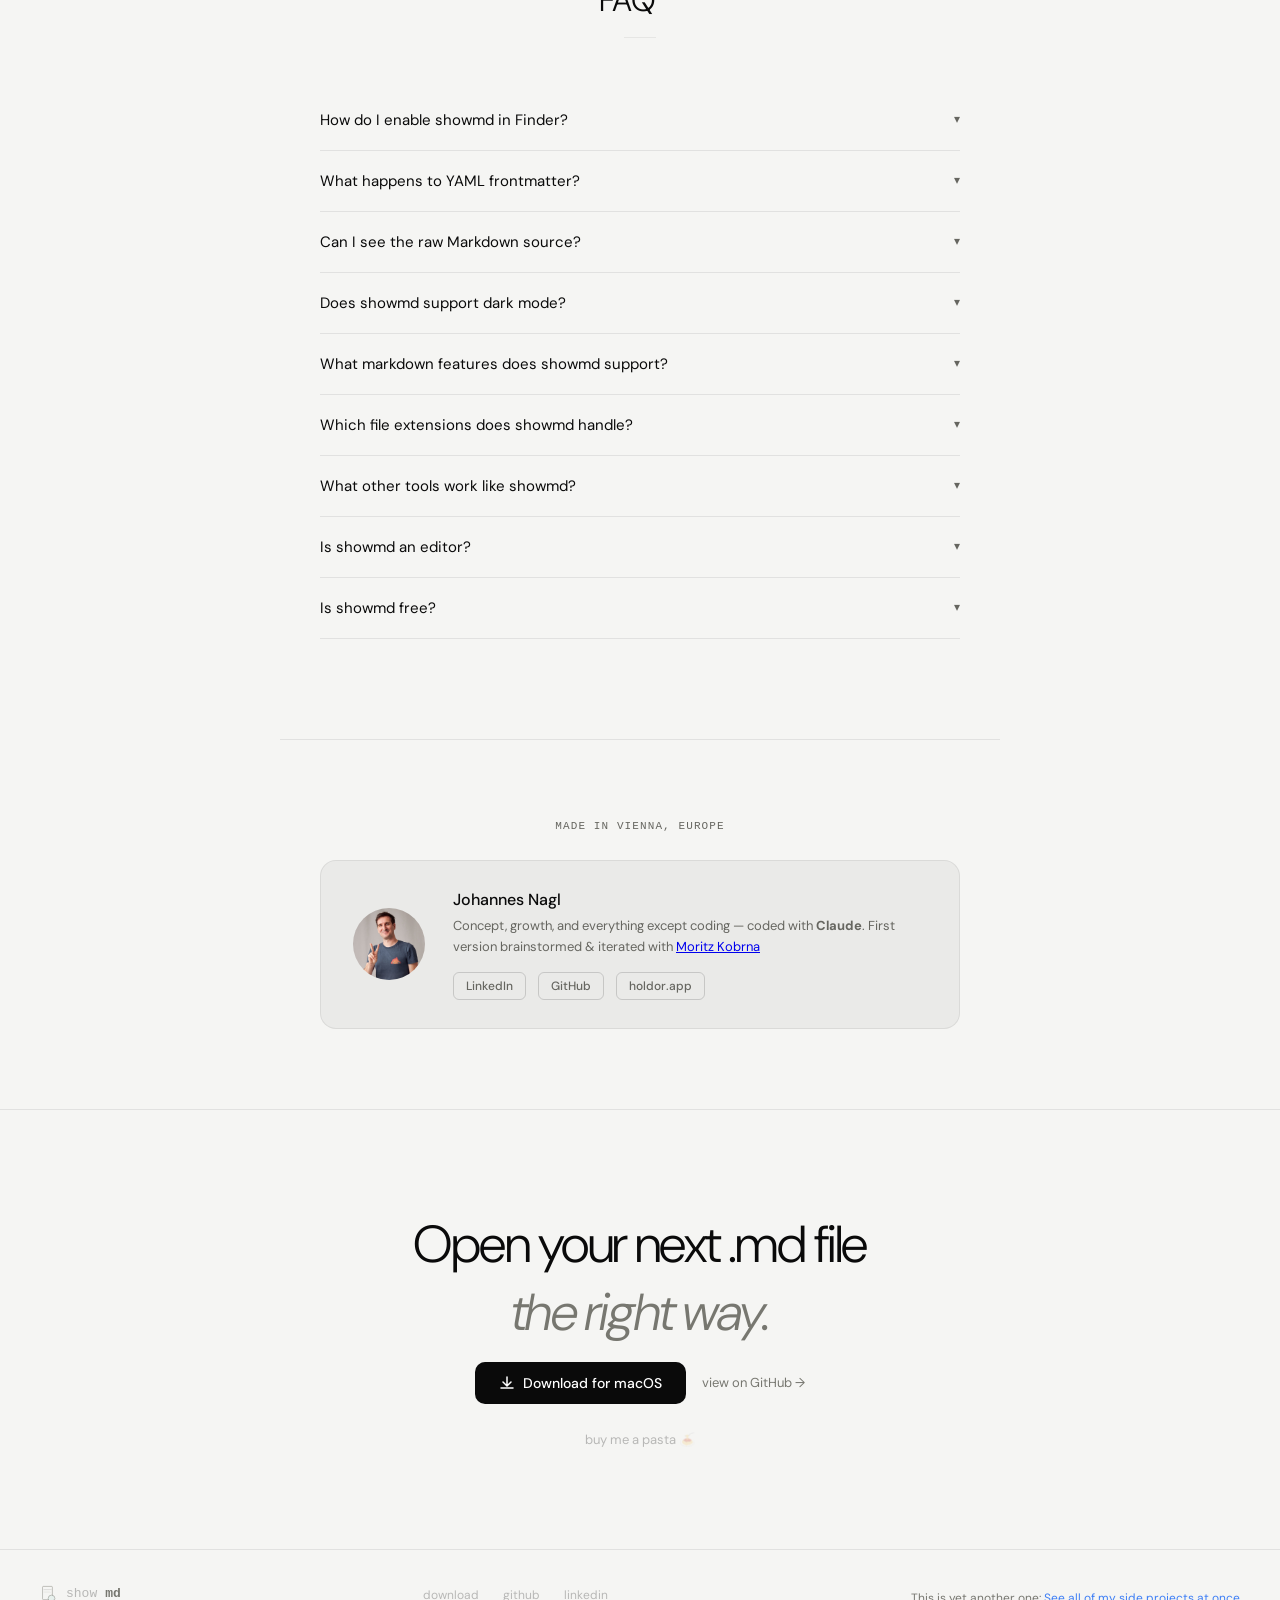
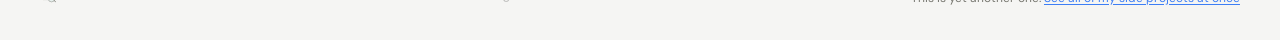
==== commit 608af58d: "Open links via embedded XPC service The Quick Look extension's sandbox blocks NSWorkspace.shared.ope" ====
--- a/docs/index.html
+++ b/docs/index.html
@@ -1944,9 +1944,9 @@
       <div class="install-row">
         <div class="install-row-left">
           <div class="install-method">Direct download</div>
-          <div class="install-cmd">showmd-1.0.3.dmg — signed &amp; notarized</div>
+          <div class="install-cmd">showmd-1.0.4.dmg — signed &amp; notarized</div>
         </div>
-        <a href="https://github.com/johannesnagl/showmd/releases/download/v1.0.3/showmd-1.0.3.dmg" class="install-btn" rel="noopener" target="_blank">Download v1.0.3</a>
+        <a href="https://github.com/johannesnagl/showmd/releases/download/v1.0.4/showmd-1.0.4.dmg" class="install-btn" rel="noopener" target="_blank">Download v1.0.4</a>
       </div>
       <div class="install-row">
         <div class="install-row-left">
